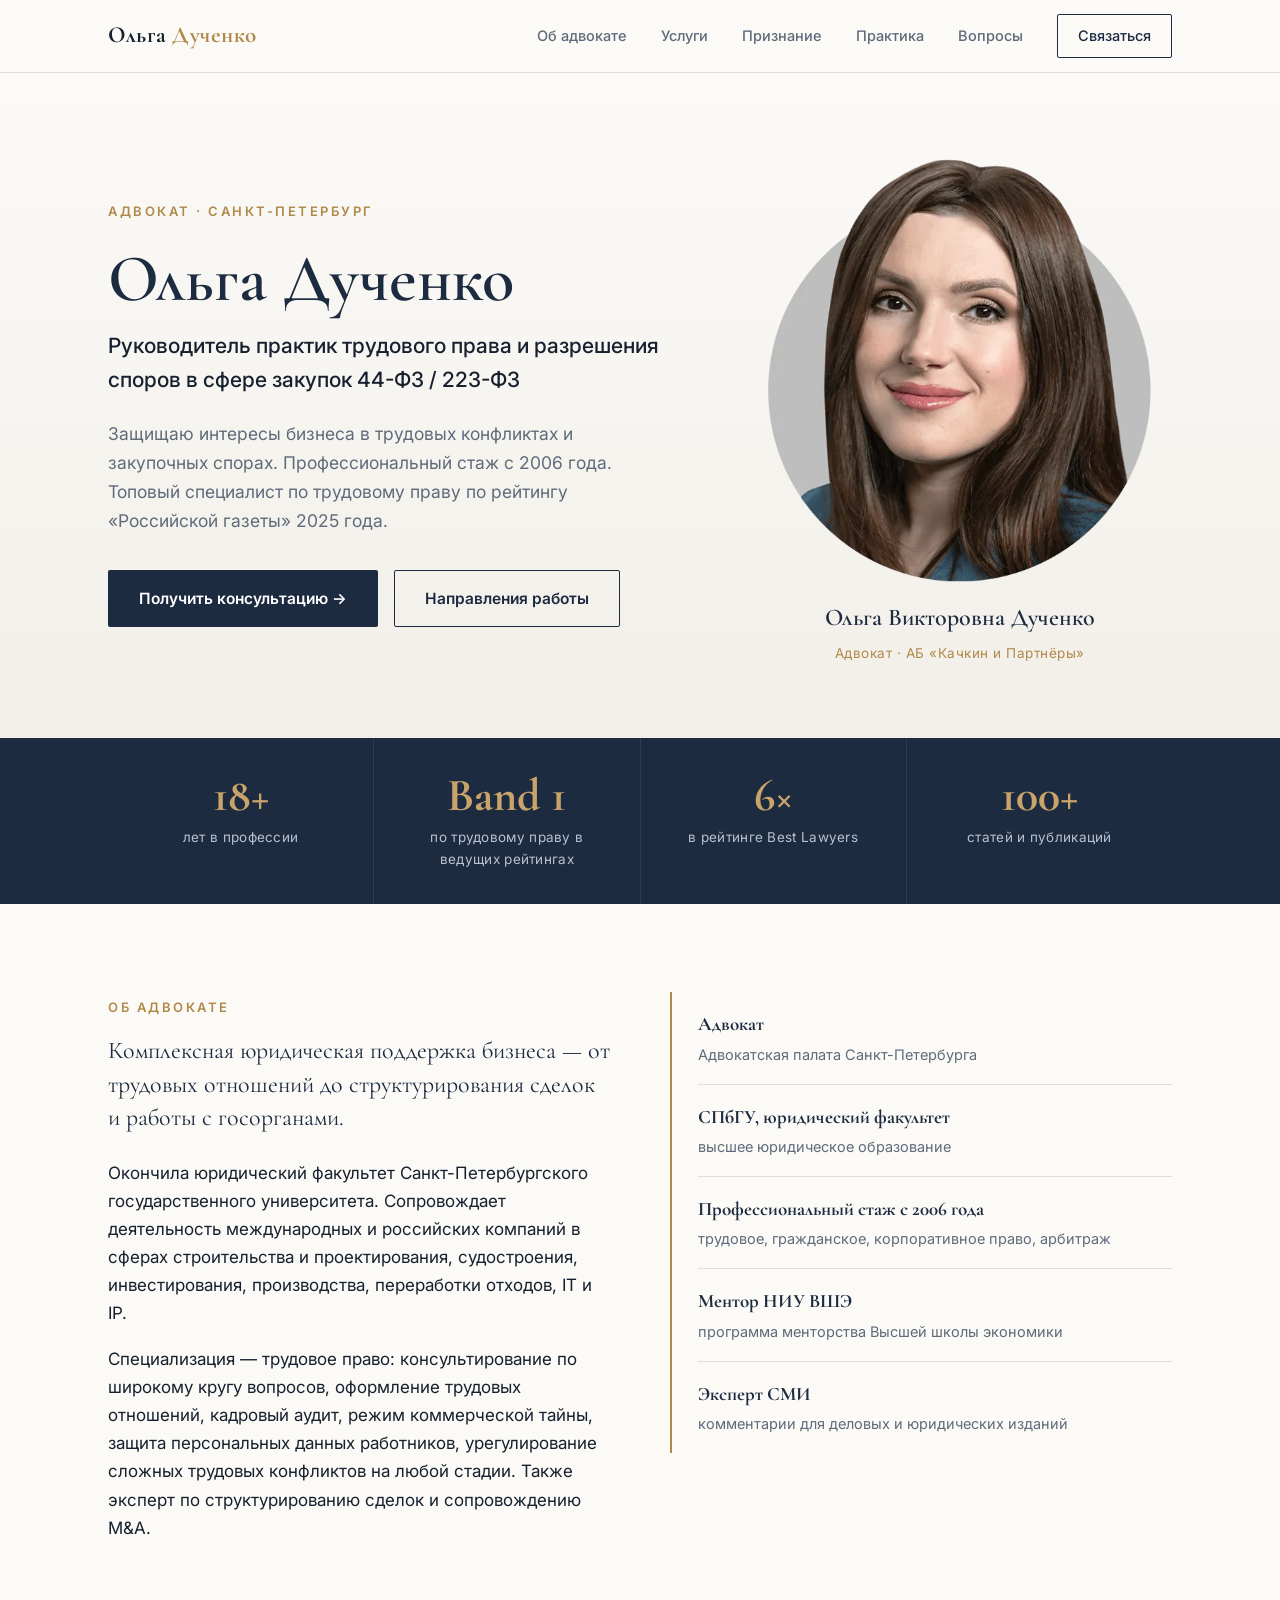
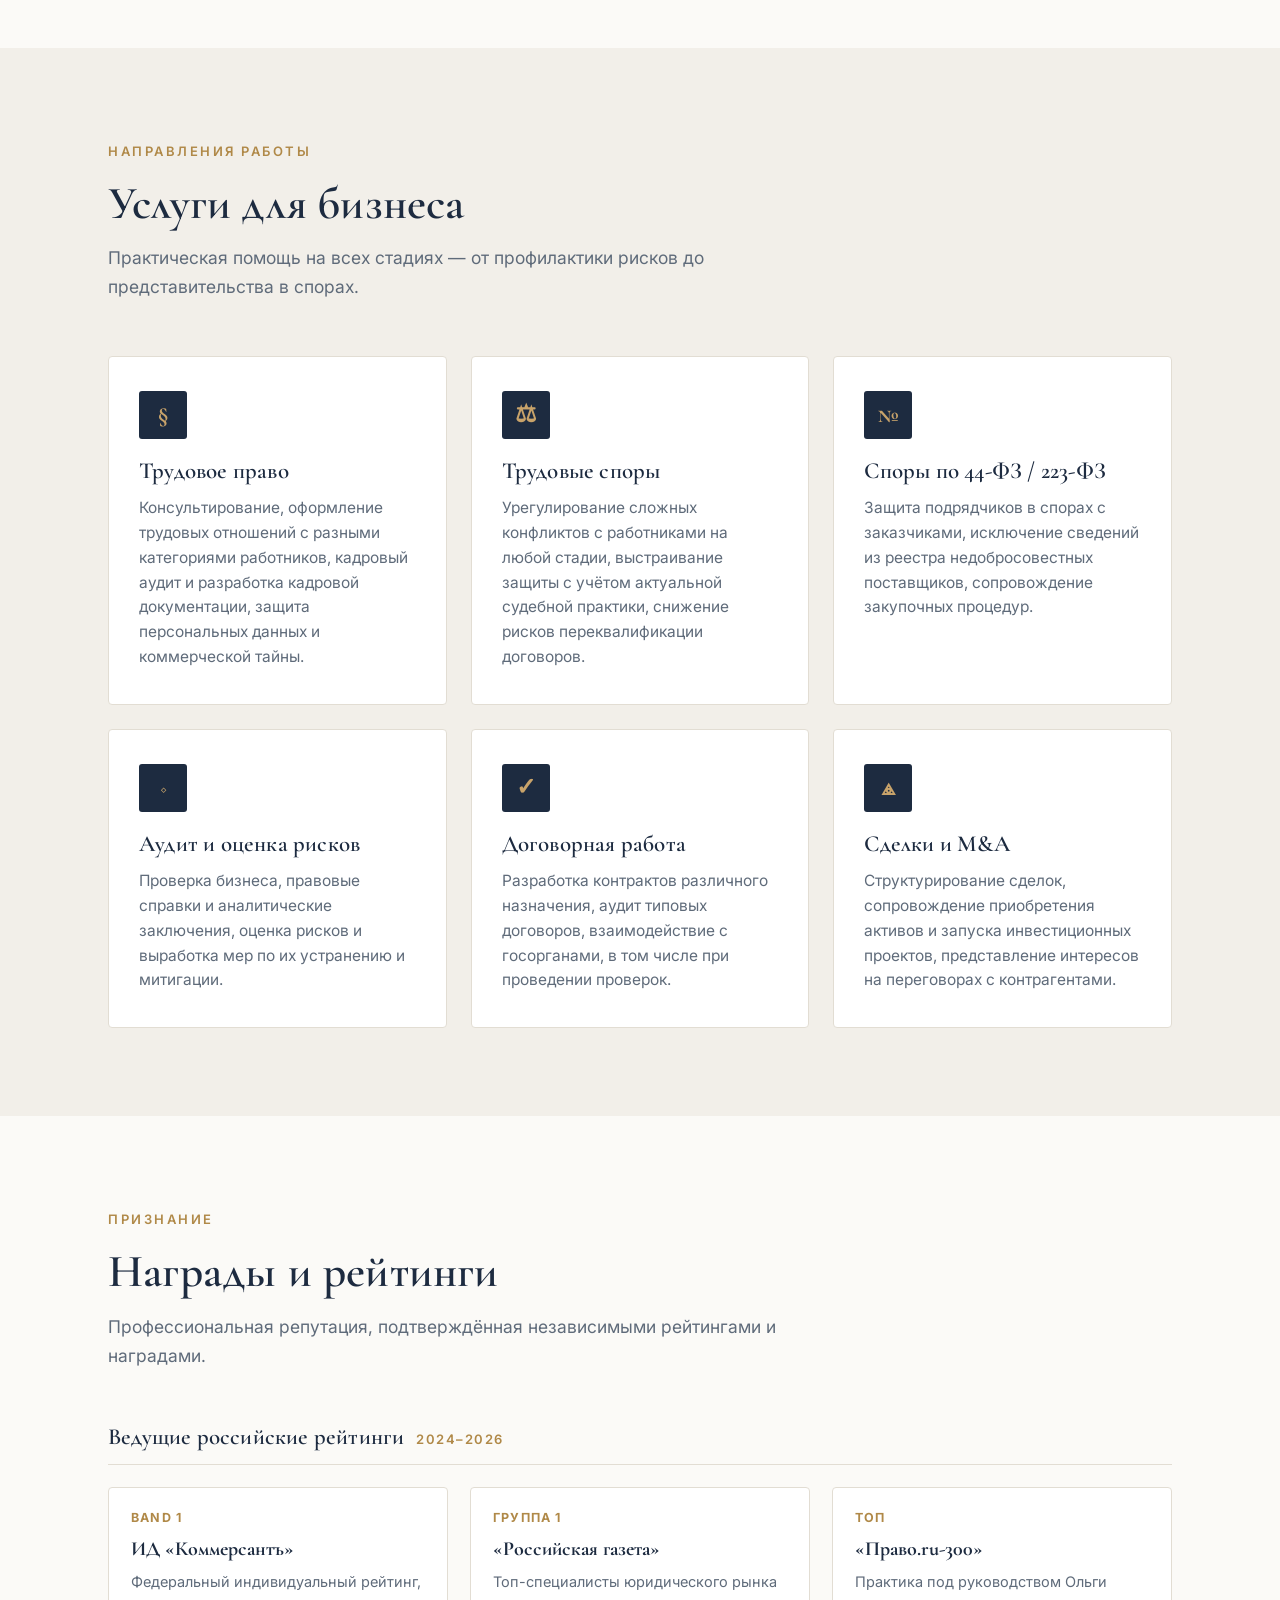
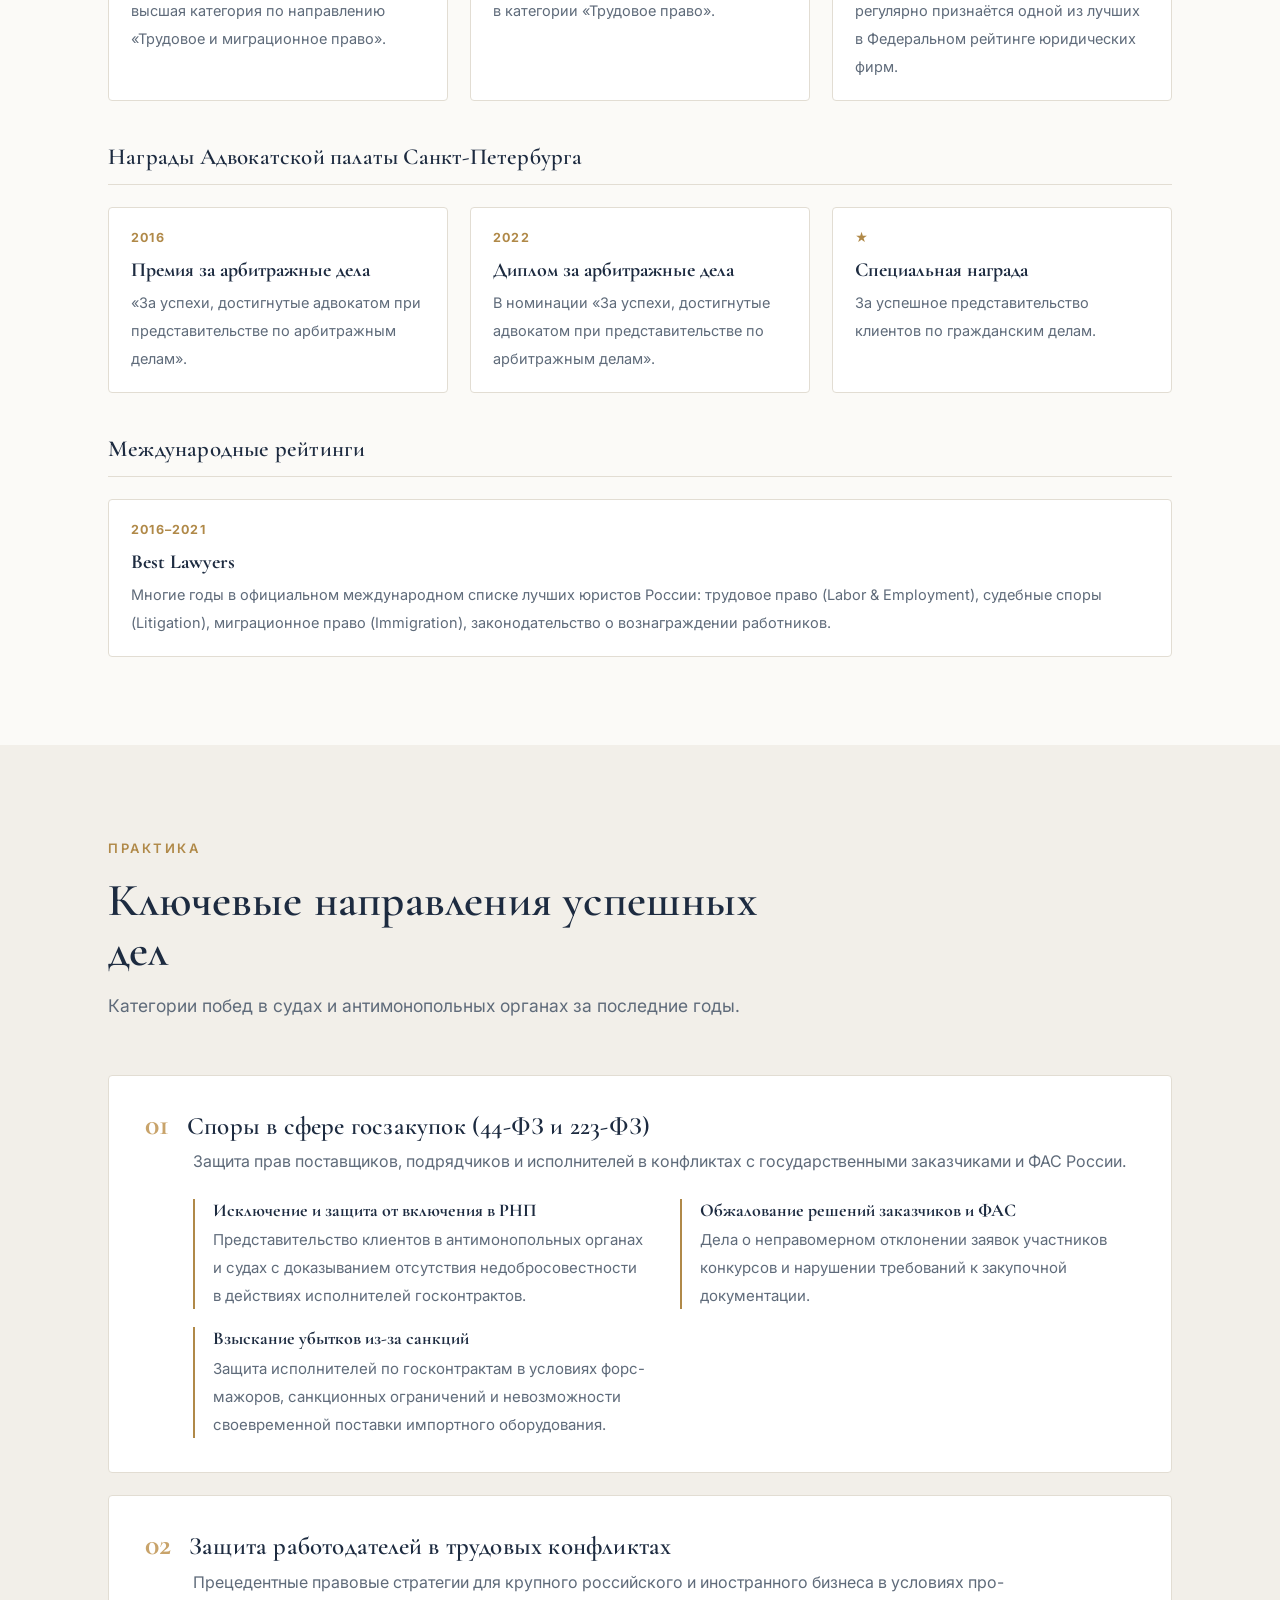
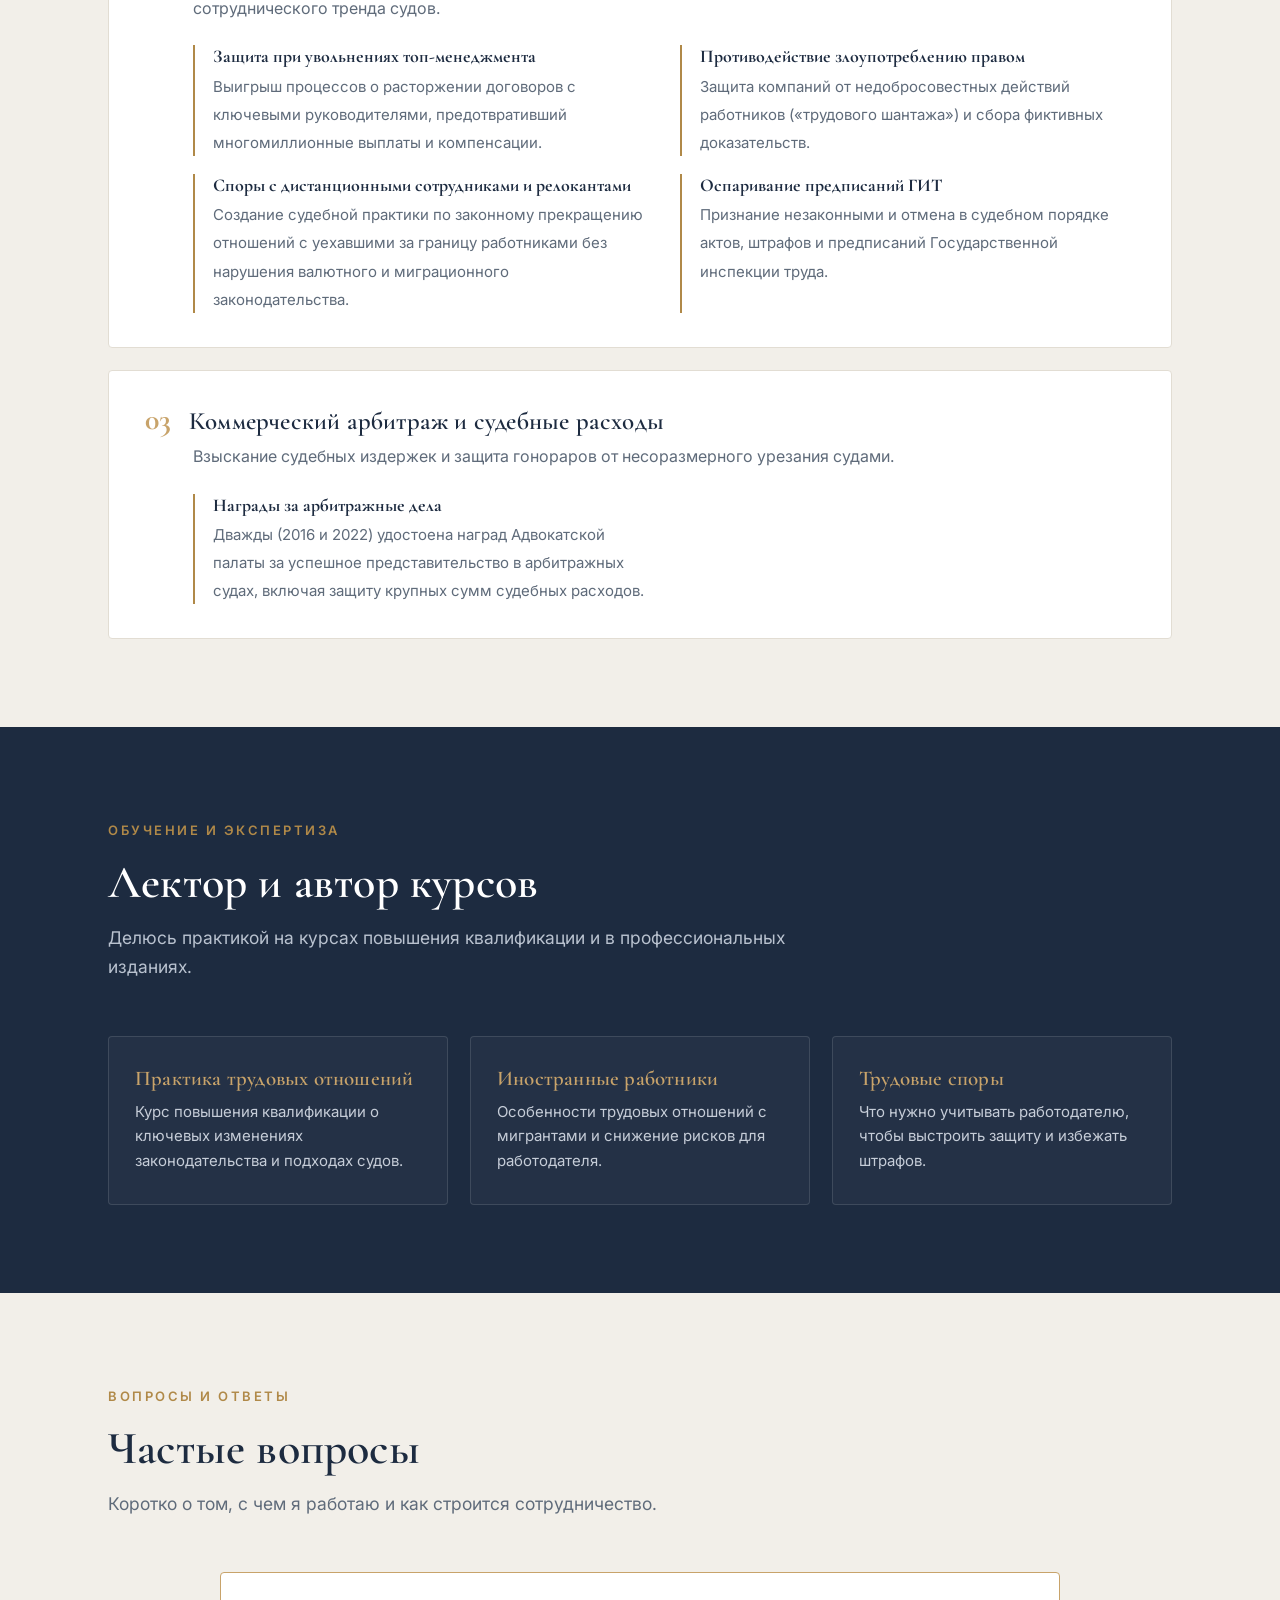
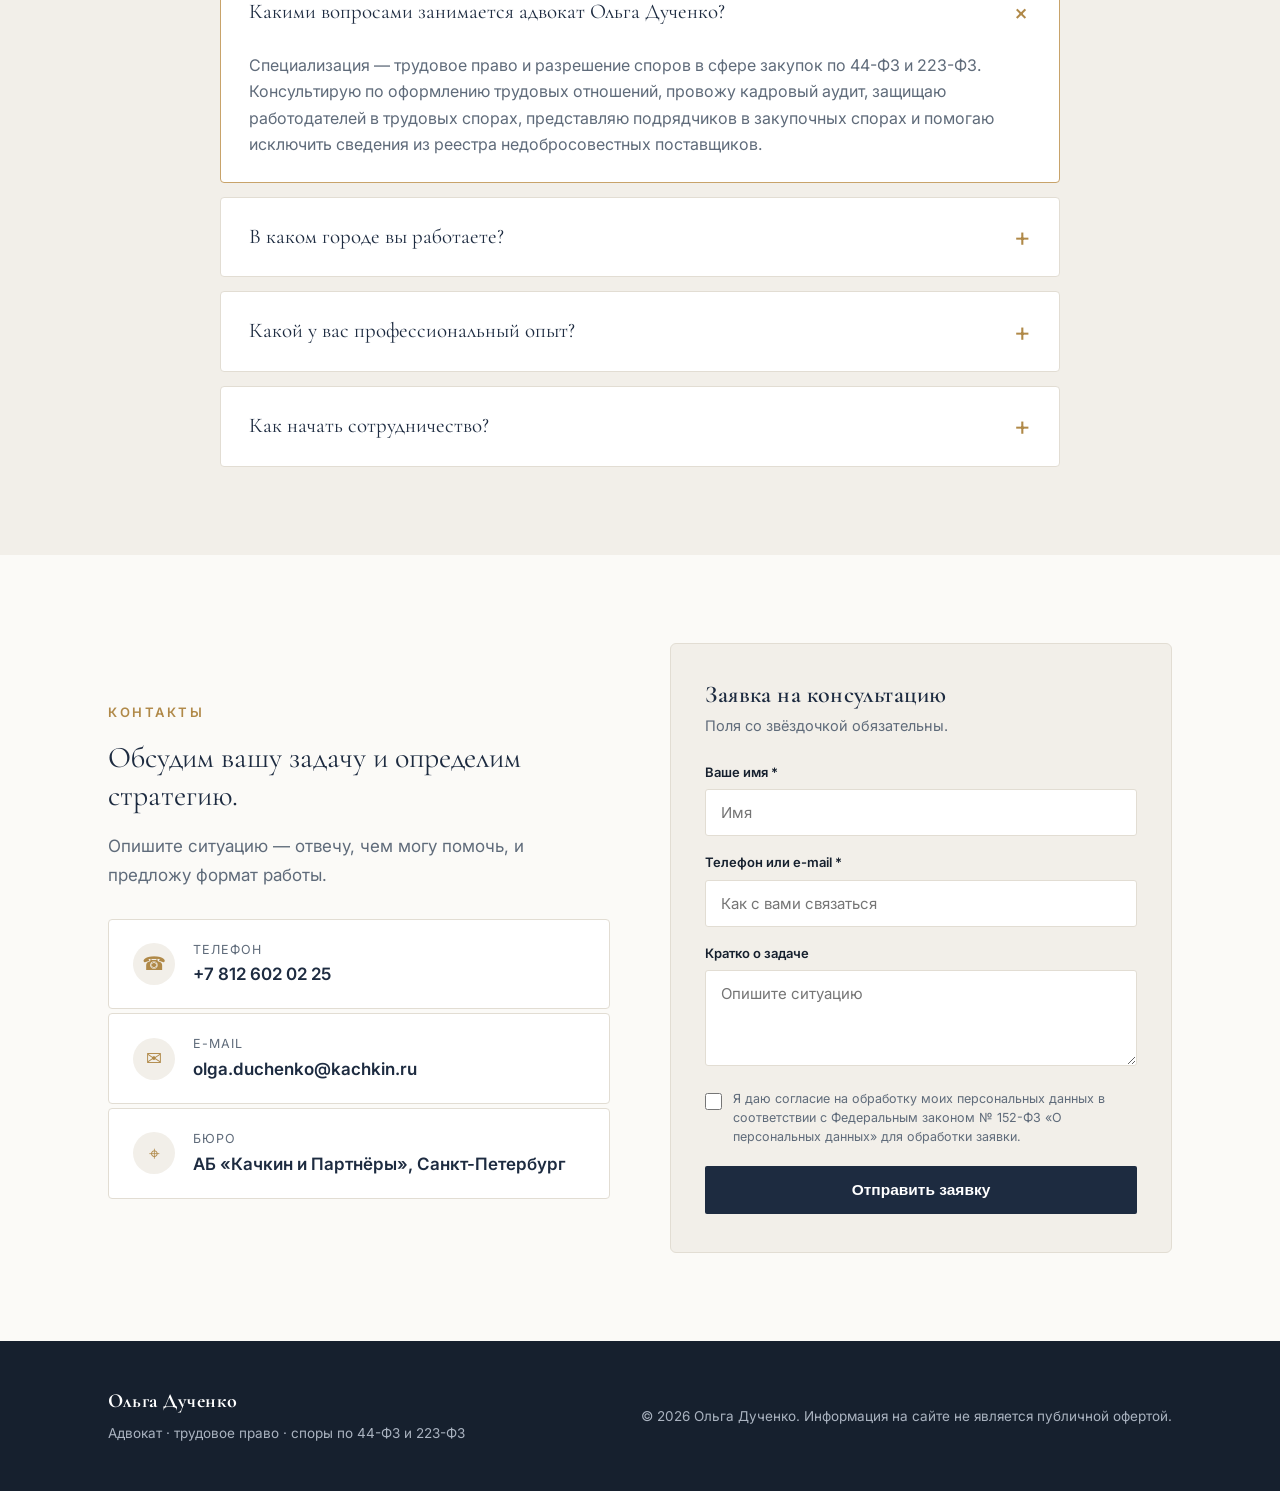
==== index.html @ 3ddedb21 "Обновить Yandex.Metrika с отложенной загрузкой до первого взаимодействия" ====
<!doctype html>
<html lang="ru">
<head>
<meta charset="utf-8">
<meta name="viewport" content="width=device-width, initial-scale=1">
<title>Адвокат Ольга Дученко — трудовое право и споры по 44-ФЗ / 223-ФЗ в Санкт-Петербурге</title>
<meta name="description" content="Ольга Дученко — адвокат в Санкт-Петербурге, руководитель практик трудового права и разрешения споров в сфере закупок (44-ФЗ, 223-ФЗ). Стаж с 2006 года. Топовый специалист по трудовому праву по рейтингу «Российской газеты» 2025.">
<meta name="keywords" content="адвокат трудовое право, адвокат Санкт-Петербург, трудовые споры, споры 44-ФЗ, споры 223-ФЗ, реестр недобросовестных поставщиков, кадровый аудит, Ольга Дученко, юрист по трудовому праву СПб">
<meta name="author" content="Ольга Дученко">
<meta name="robots" content="index, follow, max-image-preview:large">
<link rel="canonical" href="https://duchenko.ru/">

<meta name="yandex-verification" content="d1031714aebededa" />

<!-- Open Graph -->
<meta property="og:type" content="profile">
<meta property="og:locale" content="ru_RU">
<meta property="og:site_name" content="Адвокат Ольга Дученко">
<meta property="og:title" content="Адвокат Ольга Дученко — трудовое право и споры по 44-ФЗ / 223-ФЗ">
<meta property="og:description" content="Адвокат в Санкт-Петербурге. Трудовое право, трудовые споры, разрешение споров по 44-ФЗ и 223-ФЗ. Стаж с 2006 года.">
<meta property="og:url" content="https://duchenko.ru/">
<meta property="og:image" content="https://duchenko.ru/img/DuchenkoOlga_540px.png">
<meta property="profile:first_name" content="Ольга">
<meta property="profile:last_name" content="Дученко">

<!-- Twitter -->
<meta name="twitter:card" content="summary_large_image">
<meta name="twitter:title" content="Адвокат Ольга Дученко — трудовое право, споры 44-ФЗ / 223-ФЗ">
<meta name="twitter:description" content="Адвокат в Санкт-Петербурге. Трудовое право и закупочные споры. Стаж с 2006 года.">
<meta name="twitter:image" content="https://duchenko.ru/img/DuchenkoOlga_540px.png">

<meta name="theme-color" content="#1d2b40">
<link rel="preload" as="image" href="img/DuchenkoOlga_540px.webp" type="image/webp" fetchpriority="high">
<link rel="preconnect" href="https://fonts.googleapis.com">
<link rel="preconnect" href="https://fonts.gstatic.com" crossorigin>
<link rel="preload" as="style" href="https://fonts.googleapis.com/css2?family=Cormorant+Garamond:wght@500;600;700&family=Inter:wght@400;500;600&display=swap">
<link rel="stylesheet" href="https://fonts.googleapis.com/css2?family=Cormorant+Garamond:wght@500;600;700&family=Inter:wght@400;500;600&display=swap" media="print" onload="this.media='all'">
<noscript><link rel="stylesheet" href="https://fonts.googleapis.com/css2?family=Cormorant+Garamond:wght@500;600;700&family=Inter:wght@400;500;600&display=swap"></noscript>

<link rel="apple-touch-icon" sizes="180x180" href="/img/apple-touch-icon.png">
<link rel="icon" type="image/png" sizes="32x32" href="/img/favicon-32x32.png">
<link rel="icon" type="image/png" sizes="16x16" href="/img/favicon-16x16.png">
<link rel="manifest" href="/site.webmanifest">
<style>
  :root{
    --ink:#16202e;
    --navy:#1d2b40;
    --navy-2:#243650;
    --gold:#b08948;
    --gold-soft:#c8a36a;
    --paper:#fbfaf7;
    --paper-2:#f2efe9;
    --line:#e2ddd3;
    --muted:#5f6b7a;
    --white:#ffffff;
    --serif:"Cormorant Garamond",Georgia,serif;
    --sans:"Inter",system-ui,-apple-system,sans-serif;
  }
  *{box-sizing:border-box;margin:0;padding:0}
  html{scroll-behavior:smooth}
  body{
    font-family:var(--sans);
    color:var(--ink);
    background:var(--paper);
    line-height:1.65;
    font-size:17px;
    -webkit-font-smoothing:antialiased;
  }
  h1,h2,h3{font-family:var(--serif);font-weight:600;line-height:1.1;letter-spacing:.2px}
  a{color:inherit;text-decoration:none}
  .wrap{max-width:1120px;margin:0 auto;padding:0 28px}
  .eyebrow{
    font-family:var(--sans);font-size:13px;font-weight:600;letter-spacing:2.5px;
    text-transform:uppercase;color:var(--gold);
  }

  /* HEADER */
  header{
    position:sticky;top:0;z-index:50;
    background:rgba(251,250,247,.88);backdrop-filter:blur(10px);
    border-bottom:1px solid var(--line);
  }
  .nav{display:flex;align-items:center;justify-content:space-between;height:72px}
  .brand{font-family:var(--serif);font-size:23px;font-weight:700;letter-spacing:.5px}
  .brand span{color:var(--gold)}
  .nav-links{display:flex;gap:34px;align-items:center}
  .nav-links a{font-size:14.5px;font-weight:500;color:var(--muted);transition:color .2s}
  .nav-links a:hover{color:var(--ink)}
  .nav-cta{
    font-size:14px;font-weight:600;color:var(--navy)!important;
    border:1px solid var(--navy);padding:9px 20px;border-radius:2px;transition:.2s;
  }
  .nav-cta:hover{background:var(--navy);color:var(--white)!important}
  .burger{display:none;font-size:24px;cursor:pointer;background:none;border:0;color:var(--ink)}

  /* HERO */
  .hero{background:linear-gradient(180deg,var(--paper) 0%,var(--paper-2) 100%);padding:84px 0 72px}
  .hero-grid{display:grid;grid-template-columns:1.15fr .85fr;gap:64px;align-items:center}
  .hero h1{font-size:clamp(42px,5.2vw,68px);margin:18px 0 14px;color:var(--navy)}
  .hero .role{font-size:21px;color:var(--ink);font-weight:500;margin-bottom:22px}
  .hero p{font-size:17.5px;color:var(--muted);max-width:540px;margin-bottom:34px}
  .hero-actions{display:flex;gap:16px;flex-wrap:wrap}
  .btn{
    display:inline-flex;align-items:center;gap:9px;font-weight:600;font-size:15.5px;
    padding:15px 30px;border-radius:2px;transition:.22s;cursor:pointer;border:1px solid transparent;
  }
  .btn-primary{background:var(--navy);color:var(--white)}
  .btn-primary:hover{background:var(--navy-2);transform:translateY(-1px)}
  .btn-ghost{border-color:var(--navy);color:var(--navy)}
  .btn-ghost:hover{background:var(--navy);color:var(--white)}
  .portrait{position:relative;display:flex;flex-direction:column;align-items:center}
  .portrait picture{display:contents}
  .portrait .photo{
    width:100%;max-width:440px;height:auto;display:block;
    object-fit:contain;
  }
  .portrait .cap{text-align:center;margin-top:16px}
  .portrait .cap b{font-family:var(--serif);font-size:24px;font-weight:600;display:block;color:var(--navy)}
  .portrait .cap small{color:var(--gold);font-size:13.5px;letter-spacing:.5px}

  /* STRIP */
  .strip{background:var(--navy);color:var(--white)}
  .strip-grid{display:grid;grid-template-columns:repeat(4,1fr);gap:1px;background:rgba(255,255,255,.08)}
  .stat{background:var(--navy);padding:34px 26px;text-align:center}
  .stat .num{font-family:var(--serif);font-size:46px;font-weight:700;color:var(--gold-soft);line-height:1}
  .stat .lbl{font-size:13.5px;color:#b9c2cf;margin-top:8px;letter-spacing:.3px}

  /* SECTIONS */
  section{padding:88px 0}
  .sec-head{max-width:720px;margin-bottom:54px}
  .sec-head h2{font-size:clamp(32px,4vw,46px);color:var(--navy);margin:14px 0 16px}
  .sec-head p{color:var(--muted);font-size:17.5px}

  /* ABOUT */
  .about-grid{display:grid;grid-template-columns:1fr 1fr;gap:60px;align-items:start}
  .about p{color:var(--ink);margin-bottom:18px}
  .about .lead{font-family:var(--serif);font-size:24px;line-height:1.4;color:var(--navy);margin-bottom:24px}
  .creds{border-left:2px solid var(--gold);padding-left:26px}
  .cred{padding:16px 0;border-bottom:1px solid var(--line)}
  .cred:last-child{border-bottom:0}
  .cred b{display:block;font-family:var(--serif);font-size:19px;color:var(--navy)}
  .cred span{font-size:14.5px;color:var(--muted)}

  /* SERVICES */
  .services{background:var(--paper-2)}
  .cards{display:grid;grid-template-columns:repeat(3,1fr);gap:24px}
  .card{
    background:var(--white);border:1px solid var(--line);border-radius:4px;padding:34px 30px;
    transition:.25s;
  }
  .card:hover{transform:translateY(-4px);box-shadow:0 22px 50px -30px rgba(29,43,64,.4);border-color:var(--gold-soft)}
  .card .ic{
    width:48px;height:48px;border-radius:3px;background:var(--navy);color:var(--gold-soft);
    display:flex;align-items:center;justify-content:center;font-family:var(--serif);font-size:24px;font-weight:700;margin-bottom:20px;
  }
  .card h3{font-size:23px;color:var(--navy);margin-bottom:12px}
  .card p{font-size:15.5px;color:var(--muted);line-height:1.6}

  /* AWARDS */
  .award-group{margin-bottom:44px}
  .award-group:last-child{margin-bottom:0}
  .ag-title{
    font-size:23px;color:var(--navy);margin-bottom:22px;padding-bottom:14px;
    border-bottom:1px solid var(--line);display:flex;align-items:baseline;gap:12px;flex-wrap:wrap;
  }
  .ag-title em{font-family:var(--sans);font-style:normal;font-size:13px;font-weight:600;letter-spacing:1.5px;text-transform:uppercase;color:var(--gold)}
  .awards-grid{display:grid;grid-template-columns:repeat(3,1fr);gap:22px}
  .awards-grid-wide{grid-template-columns:1fr}
  .award{
    display:flex;flex-direction:column;padding:20px 22px;background:var(--white);
    border:1px solid var(--line);border-radius:4px;
  }
  .award .yr{
    font-family:var(--sans);font-size:12.5px;font-weight:700;letter-spacing:1.2px;
    text-transform:uppercase;color:var(--gold);margin-bottom:9px;
  }
  .award b{display:block;color:var(--navy);font-family:var(--serif);font-size:20px;margin-bottom:6px;line-height:1.2}
  .award span{font-size:14.5px;color:var(--muted);line-height:1.55}

  /* CASES */
  .case-block{
    background:var(--white);border:1px solid var(--line);border-radius:4px;
    padding:34px 36px;margin-bottom:22px;
  }
  .case-block:last-child{margin-bottom:0}
  .cb-head{display:flex;align-items:baseline;gap:18px;margin-bottom:8px}
  .cb-num{font-family:var(--serif);font-size:30px;font-weight:700;color:var(--gold-soft);line-height:1}
  .cb-head h3{font-size:25px;color:var(--navy)}
  .cb-intro{color:var(--muted);font-size:16px;margin:0 0 24px 48px}
  .case-list{display:grid;grid-template-columns:1fr 1fr;gap:18px 32px;margin-left:48px}
  .case-item{padding-left:18px;border-left:2px solid var(--gold)}
  .case-item b{display:block;font-family:var(--serif);font-size:18px;color:var(--navy);margin-bottom:4px;line-height:1.25}
  .case-item span{font-size:15px;color:var(--muted);line-height:1.55}

  /* EXPERTISE / TEACHING */
  .teach{background:var(--navy);color:var(--white)}
  .teach .sec-head h2{color:var(--white)}
  .teach .sec-head p{color:#b9c2cf}
  .courses{display:grid;grid-template-columns:repeat(3,1fr);gap:22px}
  .course{
    border:1px solid rgba(255,255,255,.12);border-radius:4px;padding:30px 26px;
    background:rgba(255,255,255,.03);transition:.25s;
  }
  .course:hover{background:rgba(255,255,255,.06);border-color:var(--gold-soft)}
  .course h3{font-size:21px;color:var(--gold-soft);margin-bottom:10px}
  .course p{font-size:15px;color:#c6cdd8}

  /* FAQ */
  .faq{max-width:840px;margin:0 auto;display:flex;flex-direction:column;gap:14px}
  .faq details{
    background:var(--white);border:1px solid var(--line);border-radius:4px;
    padding:0 28px;transition:border-color .2s;
  }
  .faq details[open]{border-color:var(--gold-soft)}
  .faq summary{
    list-style:none;cursor:pointer;padding:22px 0;font-family:var(--serif);
    font-size:21px;color:var(--navy);display:flex;justify-content:space-between;align-items:center;gap:18px;
  }
  .faq summary::-webkit-details-marker{display:none}
  .faq summary::after{content:"+";font-size:26px;color:var(--gold);font-family:var(--sans);line-height:1;transition:transform .2s}
  .faq details[open] summary::after{transform:rotate(45deg)}
  .faq details p{padding:0 0 24px;color:var(--muted);font-size:16px;line-height:1.65}

  /* CONTACT */
  .contact-grid{display:grid;grid-template-columns:1fr 1fr;gap:60px;align-items:center}
  .contact .lead{font-family:var(--serif);font-size:30px;color:var(--navy);line-height:1.25;margin-bottom:18px}
  .contact p{color:var(--muted);margin-bottom:30px}
  .ct-list{display:flex;flex-direction:column;gap:4px}
  .ct{
    display:flex;align-items:center;gap:18px;padding:20px 24px;background:var(--white);
    border:1px solid var(--line);border-radius:4px;transition:.2s;
  }
  .ct:hover{border-color:var(--gold-soft);transform:translateX(4px)}
  .ct .k{width:42px;height:42px;border-radius:50%;background:var(--paper-2);display:flex;align-items:center;justify-content:center;color:var(--gold);font-size:19px;flex-shrink:0}
  .ct small{display:block;font-size:12.5px;letter-spacing:1px;text-transform:uppercase;color:var(--muted)}
  .ct b{font-size:17px;color:var(--navy);font-weight:600}
  .form{background:var(--paper-2);border:1px solid var(--line);border-radius:6px;padding:38px 34px}
  .form h3{font-size:24px;color:var(--navy);margin-bottom:6px}
  .form>p{font-size:14.5px;color:var(--muted);margin-bottom:24px}
  .field{margin-bottom:16px}
  .field label{display:block;font-size:13px;font-weight:600;color:var(--ink);margin-bottom:6px}
  .field input,.field textarea{
    width:100%;padding:13px 15px;border:1px solid var(--line);border-radius:3px;
    font-family:var(--sans);font-size:15px;background:var(--white);color:var(--ink);
  }
  .field input:focus,.field textarea:focus{outline:none;border-color:var(--gold)}
  .field textarea{resize:vertical;min-height:96px}
  .form .btn-primary{width:100%;justify-content:center;border:0}
  .consent{display:flex;gap:11px;align-items:flex-start;margin-bottom:20px;cursor:pointer}
  .consent input{margin-top:3px;width:17px;height:17px;flex-shrink:0;accent-color:var(--navy);cursor:pointer}
  .consent span{font-size:12.5px;line-height:1.5;color:var(--muted)}

  /* FOOTER */
  footer{background:var(--ink);color:#aab3c0;padding:44px 0}
  .foot{display:flex;justify-content:space-between;align-items:center;flex-wrap:wrap;gap:18px}
  .foot .brand{color:var(--white);font-size:20px}
  .foot small{font-size:13.5px}
  .foot a{color:var(--gold-soft)}

  @media(max-width:900px){
    .hero-grid,.about-grid,.contact-grid{grid-template-columns:1fr;gap:44px}
    .cards,.courses{grid-template-columns:1fr 1fr}
    .strip-grid{grid-template-columns:1fr 1fr}
    .awards-grid{grid-template-columns:1fr}
    /* целостный профиль: фото сверху, контент по центру */
    .hero-grid{text-align:center;gap:30px}
    .hero-grid>div:first-child{order:2}
    .portrait{order:1;max-width:none}
    .hero p{margin-left:auto;margin-right:auto}
    .hero-actions{justify-content:center}
    .portrait .photo{max-width:240px;margin:0 auto}
    .portrait .cap{display:none}
    .nav-links{display:none}
    .nav-links.open{
      display:flex;flex-direction:column;position:absolute;top:72px;left:0;right:0;
      background:var(--paper);border-bottom:1px solid var(--line);padding:20px 28px;gap:18px;
    }
    .burger{display:block}
  }
  @media(max-width:560px){
    .cards,.courses,.strip-grid{grid-template-columns:1fr}
    section{padding:60px 0}
    .hero{padding:54px 0}
    .case-block{padding:26px 22px}
    .cb-intro,.case-list{margin-left:0}
    .hero-actions{flex-direction:column;gap:12px;width:100%;max-width:340px;margin:0 auto}
    .hero-actions .btn{width:100%;justify-content:center;padding:16px 24px}
  }
  @media(max-width:760px){
    .case-list{grid-template-columns:1fr}
  }
</style>

<script type="application/ld+json">
{
  "@context": "https://schema.org",
  "@graph": [
    {
      "@type": "WebSite",
      "@id": "https://duchenko.ru/#website",
      "url": "https://duchenko.ru/",
      "name": "Адвокат Ольга Дученко",
      "inLanguage": "ru-RU",
      "about": { "@id": "https://duchenko.ru/#attorney" },
      "publisher": { "@id": "https://duchenko.ru/#attorney" }
    },
    {
      "@type": "Attorney",
      "@id": "https://duchenko.ru/#attorney",
      "name": "Ольга Викторовна Дученко",
      "image": "https://duchenko.ru/img/DuchenkoOlga_540px.png",
      "url": "https://duchenko.ru/",
      "jobTitle": "Адвокат, руководитель практик трудового права и разрешения споров по 44-ФЗ / 223-ФЗ",
      "email": "olga.duchenko@kachkin.ru",
      "telephone": "+7-812-602-0225",
      "knowsLanguage": ["ru"],
      "sameAs": [
        "https://www.kachkin.ru/duchenko-olga/",
        "https://legalacademy.ru/speaker/5442530"
      ],
      "worksFor": {
        "@type": "Organization",
        "name": "Адвокатское бюро «Качкин и Партнёры»",
        "url": "https://www.kachkin.ru/"
      },
      "alumniOf": {
        "@type": "CollegeOrUniversity",
        "name": "Санкт-Петербургский государственный университет"
      },
      "areaServed": { "@type": "Country", "name": "Россия" },
      "address": {
        "@type": "PostalAddress",
        "addressLocality": "Санкт-Петербург",
        "addressCountry": "RU"
      },
      "knowsAbout": [
        "Трудовое право",
        "Трудовые споры",
        "Разрешение споров по 44-ФЗ",
        "Разрешение споров по 223-ФЗ",
        "Реестр недобросовестных поставщиков",
        "Кадровый аудит",
        "Структурирование сделок",
        "Корпоративное право"
      ],
      "award": [
        "ИД «Коммерсантъ» — Band 1 по трудовому и миграционному праву (Федеральный индивидуальный рейтинг)",
        "«Российская газета» — Группа 1 по трудовому праву",
        "«Право.ru-300» — практика в Федеральном рейтинге юридических фирм",
        "Best Lawyers 2016–2021: трудовое право, судебные споры, миграционное право, законодательство о вознаграждении работников",
        "Премия Адвокатской палаты Санкт-Петербурга за арбитражные дела (2016, 2022)",
        "Специальная награда Адвокатской палаты Санкт-Петербурга за гражданские дела"
      ]
    },
    {
      "@type": "LegalService",
      "@id": "https://duchenko.ru/#service",
      "name": "Адвокат Ольга Дученко — трудовое право и закупочные споры",
      "image": "https://duchenko.ru/img/DuchenkoOlga_540px.png",
      "url": "https://duchenko.ru/",
      "telephone": "+7-812-602-0225",
      "email": "olga.duchenko@kachkin.ru",
      "priceRange": "от 19 000 ₽/час",
      "offers": {
        "@type": "Offer",
        "name": "Консультация адвоката",
        "priceCurrency": "RUB",
        "price": "19000",
        "unitText": "час",
        "url": "https://duchenko.ru/#contact"
      },
      "provider": { "@id": "https://duchenko.ru/#attorney" },
      "areaServed": { "@type": "Country", "name": "Россия" },
      "address": {
        "@type": "PostalAddress",
        "addressLocality": "Санкт-Петербург",
        "addressCountry": "RU"
      },
      "hasOfferCatalog": {
        "@type": "OfferCatalog",
        "name": "Юридические услуги",
        "itemListElement": [
          { "@type": "Offer", "itemOffered": { "@type": "Service", "name": "Трудовое право: консультирование и оформление отношений" } },
          { "@type": "Offer", "itemOffered": { "@type": "Service", "name": "Трудовые споры" } },
          { "@type": "Offer", "itemOffered": { "@type": "Service", "name": "Споры по 44-ФЗ и 223-ФЗ" } },
          { "@type": "Offer", "itemOffered": { "@type": "Service", "name": "Кадровый аудит и оценка рисков" } },
          { "@type": "Offer", "itemOffered": { "@type": "Service", "name": "Договорная работа" } },
          { "@type": "Offer", "itemOffered": { "@type": "Service", "name": "Сопровождение сделок и M&A" } }
        ]
      }
    },
    {
      "@type": "FAQPage",
      "@id": "https://duchenko.ru/#faq",
      "mainEntity": [
        {
          "@type": "Question",
          "name": "Какими вопросами занимается адвокат Ольга Дученко?",
          "acceptedAnswer": { "@type": "Answer", "text": "Ольга Дученко специализируется на трудовом праве и разрешении споров в сфере закупок по 44-ФЗ и 223-ФЗ. Она консультирует по оформлению трудовых отношений, проводит кадровый аудит, защищает интересы работодателей в трудовых спорах, а также представляет подрядчиков в закупочных спорах и помогает исключить сведения из реестра недобросовестных поставщиков." }
        },
        {
          "@type": "Question",
          "name": "В каком городе работает адвокат Ольга Дученко?",
          "acceptedAnswer": { "@type": "Answer", "text": "Ольга Дученко работает в Санкт-Петербурге в адвокатском бюро «Качкин и Партнёры» и сопровождает российские и международные компании по всей России." }
        },
        {
          "@type": "Question",
          "name": "Какой профессиональный опыт у Ольги Дученко?",
          "acceptedAnswer": { "@type": "Answer", "text": "Профессиональный стаж с 2006 года. Окончила юридический факультет СПбГУ. В 2025 году признана топовым специалистом (группа 1) по трудовому праву в рейтинге «Российской газеты», в 2016–2021 годах входила в рейтинг Best Lawyers." }
        },
        {
          "@type": "Question",
          "name": "Как связаться с адвокатом Ольгой Дученко?",
          "acceptedAnswer": { "@type": "Answer", "text": "Позвонить по телефону +7 812 602 02 25, написать на e-mail olga.duchenko@kachkin.ru или оставить заявку на консультацию через форму на сайте." }
        }
      ]
    }
  ]
}
</script>
</head>
<body>

<header>
  <div class="wrap nav">
    <a href="#top" class="brand">Ольга <span>Дученко</span></a>
    <nav class="nav-links" id="menu">
      <a href="#about">Об адвокате</a>
      <a href="#services">Услуги</a>
      <a href="#awards">Признание</a>
      <a href="#cases">Практика</a>
      <a href="#faq">Вопросы</a>
      <a href="#contact" class="nav-cta">Связаться</a>
    </nav>
    <button class="burger" id="burger" aria-label="Меню">☰</button>
  </div>
</header>

<main id="top">

  <!-- HERO -->
  <section class="hero">
    <div class="wrap hero-grid">
      <div>
        <span class="eyebrow">Адвокат · Санкт-Петербург</span>
        <h1>Ольга Дученко</h1>
        <div class="role">Руководитель практик трудового права и разрешения споров в сфере закупок 44-ФЗ / 223-ФЗ</div>
        <p>Защищаю интересы бизнеса в трудовых конфликтах и закупочных спорах. Профессиональный стаж с 2006 года. Топовый специалист по трудовому праву по рейтингу «Российской газеты» 2025 года.</p>
        <div class="hero-actions">
          <a href="#contact" class="btn btn-primary">Получить консультацию →</a>
          <a href="#services" class="btn btn-ghost">Направления работы</a>
        </div>
      </div>
      <div class="portrait">
        <picture>
          <source srcset="img/DuchenkoOlga_540px.webp" type="image/webp">
          <img src="img/DuchenkoOlga_540px.png" alt="Ольга Викторовна Дученко — адвокат" class="photo" width="600" height="600" fetchpriority="high" decoding="async">
        </picture>
        <div class="cap">
          <b>Ольга Викторовна Дученко</b>
          <small>Адвокат · АБ «Качкин и Партнёры»</small>
        </div>
      </div>
    </div>
  </section>

  <!-- STRIP -->
  <div class="strip">
    <div class="wrap"><div class="strip-grid">
      <div class="stat"><div class="num">18+</div><div class="lbl">лет в профессии</div></div>
      <div class="stat"><div class="num">Band 1</div><div class="lbl">по трудовому праву в ведущих рейтингах</div></div>
      <div class="stat"><div class="num">6×</div><div class="lbl">в рейтинге Best Lawyers</div></div>
      <div class="stat"><div class="num">100+</div><div class="lbl">статей и публикаций</div></div>
    </div></div>
  </div>

  <!-- ABOUT -->
  <section id="about" class="about">
    <div class="wrap">
      <div class="about-grid">
        <div>
          <span class="eyebrow">Об адвокате</span>
          <p class="lead" style="margin-top:14px">Комплексная юридическая поддержка бизнеса — от трудовых отношений до структурирования сделок и работы с госорганами.</p>
          <p>Окончила юридический факультет Санкт-Петербургского государственного университета. Сопровождает деятельность международных и российских компаний в сферах строительства и проектирования, судостроения, инвестирования, производства, переработки отходов, IT и IP.</p>
          <p>Специализация — трудовое право: консультирование по широкому кругу вопросов, оформление трудовых отношений, кадровый аудит, режим коммерческой тайны, защита персональных данных работников, урегулирование сложных трудовых конфликтов на любой стадии. Также эксперт по структурированию сделок и сопровождению M&A.</p>
        </div>
        <div class="creds">
          <div class="cred"><b>Адвокат</b><span>Адвокатская палата Санкт-Петербурга</span></div>
          <div class="cred"><b>СПбГУ, юридический факультет</b><span>высшее юридическое образование</span></div>
          <div class="cred"><b>Профессиональный стаж с 2006 года</b><span>трудовое, гражданское, корпоративное право, арбитраж</span></div>
          <div class="cred"><b>Ментор НИУ ВШЭ</b><span>программа менторства Высшей школы экономики</span></div>
          <div class="cred"><b>Эксперт СМИ</b><span>комментарии для деловых и юридических изданий</span></div>
        </div>
      </div>
    </div>
  </section>

  <!-- SERVICES -->
  <section id="services" class="services">
    <div class="wrap">
      <div class="sec-head">
        <span class="eyebrow">Направления работы</span>
        <h2>Услуги для бизнеса</h2>
        <p>Практическая помощь на всех стадиях — от профилактики рисков до представительства в спорах.</p>
      </div>
      <div class="cards">
        <div class="card">
          <div class="ic">§</div>
          <h3>Трудовое право</h3>
          <p>Консультирование, оформление трудовых отношений с разными категориями работников, кадровый аудит и разработка кадровой документации, защита персональных данных и коммерческой тайны.</p>
        </div>
        <div class="card">
          <div class="ic">⚖</div>
          <h3>Трудовые споры</h3>
          <p>Урегулирование сложных конфликтов с работниками на любой стадии, выстраивание защиты с учётом актуальной судебной практики, снижение рисков переквалификации договоров.</p>
        </div>
        <div class="card">
          <div class="ic">№</div>
          <h3>Споры по 44-ФЗ / 223-ФЗ</h3>
          <p>Защита подрядчиков в спорах с заказчиками, исключение сведений из реестра недобросовестных поставщиков, сопровождение закупочных процедур.</p>
        </div>
        <div class="card">
          <div class="ic">◇</div>
          <h3>Аудит и оценка рисков</h3>
          <p>Проверка бизнеса, правовые справки и аналитические заключения, оценка рисков и выработка мер по их устранению и митигации.</p>
        </div>
        <div class="card">
          <div class="ic">✓</div>
          <h3>Договорная работа</h3>
          <p>Разработка контрактов различного назначения, аудит типовых договоров, взаимодействие с госорганами, в том числе при проведении проверок.</p>
        </div>
        <div class="card">
          <div class="ic">⟁</div>
          <h3>Сделки и M&A</h3>
          <p>Структурирование сделок, сопровождение приобретения активов и запуска инвестиционных проектов, представление интересов на переговорах с контрагентами.</p>
        </div>
      </div>
    </div>
  </section>

  <!-- AWARDS -->
  <section id="awards">
    <div class="wrap">
      <div class="sec-head">
        <span class="eyebrow">Признание</span>
        <h2>Награды и рейтинги</h2>
        <p>Профессиональная репутация, подтверждённая независимыми рейтингами и наградами.</p>
      </div>
      <div class="award-group">
        <h3 class="ag-title">Ведущие российские рейтинги <em>2024–2026</em></h3>
        <div class="awards-grid">
          <div class="award">
            <div class="yr">Band 1</div>
            <div><b>ИД «Коммерсантъ»</b><span>Федеральный индивидуальный рейтинг, высшая категория по направлению «Трудовое и миграционное право».</span></div>
          </div>
          <div class="award">
            <div class="yr">Группа 1</div>
            <div><b>«Российская газета»</b><span>Топ-специалисты юридического рынка в категории «Трудовое право».</span></div>
          </div>
          <div class="award">
            <div class="yr">Топ</div>
            <div><b>«Право.ru-300»</b><span>Практика под руководством Ольги регулярно признаётся одной из лучших в Федеральном рейтинге юридических фирм.</span></div>
          </div>
        </div>
      </div>

      <div class="award-group">
        <h3 class="ag-title">Награды Адвокатской палаты Санкт-Петербурга</h3>
        <div class="awards-grid">
          <div class="award">
            <div class="yr">2016</div>
            <div><b>Премия за арбитражные дела</b><span>«За успехи, достигнутые адвокатом при представительстве по арбитражным делам».</span></div>
          </div>
          <div class="award">
            <div class="yr">2022</div>
            <div><b>Диплом за арбитражные дела</b><span>В номинации «За успехи, достигнутые адвокатом при представительстве по арбитражным делам».</span></div>
          </div>
          <div class="award">
            <div class="yr">★</div>
            <div><b>Специальная награда</b><span>За успешное представительство клиентов по гражданским делам.</span></div>
          </div>
        </div>
      </div>

      <div class="award-group">
        <h3 class="ag-title">Международные рейтинги</h3>
        <div class="awards-grid awards-grid-wide">
          <div class="award">
            <div class="yr">2016–2021</div>
            <div><b>Best Lawyers</b><span>Многие годы в официальном международном списке лучших юристов России: трудовое право (Labor &amp; Employment), судебные споры (Litigation), миграционное право (Immigration), законодательство о вознаграждении работников.</span></div>
          </div>
        </div>
      </div>
    </div>
  </section>

  <!-- CASES -->
  <section id="cases" class="services">
    <div class="wrap">
      <div class="sec-head">
        <span class="eyebrow">Практика</span>
        <h2>Ключевые направления успешных дел</h2>
        <p>Категории побед в судах и антимонопольных органах за последние годы.</p>
      </div>

      <div class="case-block">
        <div class="cb-head">
          <span class="cb-num">01</span>
          <h3>Споры в сфере госзакупок (44-ФЗ и 223-ФЗ)</h3>
        </div>
        <p class="cb-intro">Защита прав поставщиков, подрядчиков и исполнителей в конфликтах с государственными заказчиками и ФАС России.</p>
        <div class="case-list">
          <div class="case-item"><b>Исключение и защита от включения в РНП</b><span>Представительство клиентов в антимонопольных органах и судах с доказыванием отсутствия недобросовестности в действиях исполнителей госконтрактов.</span></div>
          <div class="case-item"><b>Обжалование решений заказчиков и ФАС</b><span>Дела о неправомерном отклонении заявок участников конкурсов и нарушении требований к закупочной документации.</span></div>
          <div class="case-item"><b>Взыскание убытков из-за санкций</b><span>Защита исполнителей по госконтрактам в условиях форс-мажоров, санкционных ограничений и невозможности своевременной поставки импортного оборудования.</span></div>
        </div>
      </div>

      <div class="case-block">
        <div class="cb-head">
          <span class="cb-num">02</span>
          <h3>Защита работодателей в трудовых конфликтах</h3>
        </div>
        <p class="cb-intro">Прецедентные правовые стратегии для крупного российского и иностранного бизнеса в условиях про-сотруднического тренда судов.</p>
        <div class="case-list">
          <div class="case-item"><b>Защита при увольнениях топ-менеджмента</b><span>Выигрыш процессов о расторжении договоров с ключевыми руководителями, предотвративший многомиллионные выплаты и компенсации.</span></div>
          <div class="case-item"><b>Противодействие злоупотреблению правом</b><span>Защита компаний от недобросовестных действий работников («трудового шантажа») и сбора фиктивных доказательств.</span></div>
          <div class="case-item"><b>Споры с дистанционными сотрудниками и релокантами</b><span>Создание судебной практики по законному прекращению отношений с уехавшими за границу работниками без нарушения валютного и миграционного законодательства.</span></div>
          <div class="case-item"><b>Оспаривание предписаний ГИТ</b><span>Признание незаконными и отмена в судебном порядке актов, штрафов и предписаний Государственной инспекции труда.</span></div>
        </div>
      </div>

      <div class="case-block">
        <div class="cb-head">
          <span class="cb-num">03</span>
          <h3>Коммерческий арбитраж и судебные расходы</h3>
        </div>
        <p class="cb-intro">Взыскание судебных издержек и защита гонораров от несоразмерного урезания судами.</p>
        <div class="case-list">
          <div class="case-item"><b>Награды за арбитражные дела</b><span>Дважды (2016 и 2022) удостоена наград Адвокатской палаты за успешное представительство в арбитражных судах, включая защиту крупных сумм судебных расходов.</span></div>
        </div>
      </div>
    </div>
  </section>

  <!-- TEACHING -->
  <section id="teach" class="teach">
    <div class="wrap">
      <div class="sec-head">
        <span class="eyebrow">Обучение и экспертиза</span>
        <h2>Лектор и автор курсов</h2>
        <p>Делюсь практикой на курсах повышения квалификации и в профессиональных изданиях.</p>
      </div>
      <div class="courses">
        <div class="course"><h3>Практика трудовых отношений</h3><p>Курс повышения квалификации о ключевых изменениях законодательства и подходах судов.</p></div>
        <div class="course"><h3>Иностранные работники</h3><p>Особенности трудовых отношений с мигрантами и снижение рисков для работодателя.</p></div>
        <div class="course"><h3>Трудовые споры</h3><p>Что нужно учитывать работодателю, чтобы выстроить защиту и избежать штрафов.</p></div>
      </div>
    </div>
  </section>

  <!-- FAQ -->
  <section id="faq" class="services">
    <div class="wrap">
      <div class="sec-head">
        <span class="eyebrow">Вопросы и ответы</span>
        <h2>Частые вопросы</h2>
        <p>Коротко о том, с чем я работаю и как строится сотрудничество.</p>
      </div>
      <div class="faq">
        <details open>
          <summary>Какими вопросами занимается адвокат Ольга Дученко?</summary>
          <p>Специализация — трудовое право и разрешение споров в сфере закупок по 44-ФЗ и 223-ФЗ. Консультирую по оформлению трудовых отношений, провожу кадровый аудит, защищаю работодателей в трудовых спорах, представляю подрядчиков в закупочных спорах и помогаю исключить сведения из реестра недобросовестных поставщиков.</p>
        </details>
        <details>
          <summary>В каком городе вы работаете?</summary>
          <p>Работаю в Санкт-Петербурге в адвокатском бюро «Качкин и Партнёры». Сопровождаю российские и международные компании по всей России.</p>
        </details>
        <details>
          <summary>Какой у вас профессиональный опыт?</summary>
          <p>Профессиональный стаж с 2006 года, окончила юридический факультет СПбГУ. В 2025 году признана топовым специалистом (группа 1) по трудовому праву в рейтинге «Российской газеты», в 2016–2021 годах входила в рейтинг Best Lawyers.</p>
        </details>
        <details>
          <summary>Как начать сотрудничество?</summary>
          <p>Позвоните по телефону +7 812 602 02 25, напишите на olga.duchenko@kachkin.ru или оставьте заявку через форму ниже. Обсудим задачу и предложу формат работы. Стоимость консультации — 19 000 ₽ в час.</p>
        </details>
      </div>
    </div>
  </section>

  <!-- CONTACT -->
  <section id="contact">
    <div class="wrap">
      <div class="contact-grid">
        <div class="contact">
          <span class="eyebrow">Контакты</span>
          <p class="lead" style="margin-top:14px">Обсудим вашу задачу и определим стратегию.</p>
          <p>Опишите ситуацию — отвечу, чем могу помочь, и предложу формат работы.</p>
          <div class="ct-list">
            <a class="ct" href="tel:+78126020225">
              <span class="k">☎</span>
              <span><small>Телефон</small><b>+7 812 602 02 25</b></span>
            </a>
            <a class="ct" href="mailto:olga.duchenko@kachkin.ru">
              <span class="k">✉</span>
              <span><small>E-mail</small><b>olga.duchenko@kachkin.ru</b></span>
            </a>
            <div class="ct">
              <span class="k">⌖</span>
              <span><small>Бюро</small><b>АБ «Качкин и Партнёры», Санкт-Петербург</b></span>
            </div>
          </div>
        </div>
        <form class="form" onsubmit="return sendForm(event)">
          <h3>Заявка на консультацию</h3>
          <p>Поля со звёздочкой обязательны.</p>
          <div class="field"><label>Ваше имя *</label><input required name="name" placeholder="Имя"></div>
          <div class="field"><label>Телефон или e-mail *</label><input required name="contact" placeholder="Как с вами связаться"></div>
          <div class="field"><label>Кратко о задаче</label><textarea name="msg" placeholder="Опишите ситуацию"></textarea></div>
          <label class="consent">
            <input type="checkbox" name="consent" required>
            <span>Я даю согласие на обработку моих персональных данных в соответствии с Федеральным законом № 152-ФЗ «О персональных данных» для обработки заявки.</span>
          </label>
          <button class="btn btn-primary" type="submit">Отправить заявку</button>
        </form>
      </div>
    </div>
  </section>

</main>

<footer>
  <div class="wrap foot">
    <div>
      <div class="brand">Ольга Дученко</div>
      <small>Адвокат · трудовое право · споры по 44-ФЗ и 223-ФЗ</small>
    </div>
    <small>© 2026 Ольга Дученко. Информация на сайте не является публичной офертой.</small>
  </div>
</footer>

<script>
  // мобильное меню
  var b=document.getElementById('burger'),m=document.getElementById('menu');
  b.addEventListener('click',function(){m.classList.toggle('open')});
  m.addEventListener('click',function(e){if(e.target.tagName==='A')m.classList.remove('open')});
  // форма
  function sendForm(e){
    e.preventDefault();
    var f=e.target,n=f.name.value.trim();
    var subj=encodeURIComponent('Заявка на консультацию: '+n);
    var body=encodeURIComponent('Имя: '+n+'\nКонтакт: '+f.contact.value+'\nЗадача: '+f.msg.value);
    if(typeof ym==='function') ym(110036950,'reachGoal','form_submit');
    window.location.href='mailto:olga.duchenko@kachkin.ru?subject='+subj+'&body='+body;
    return false;
  }
</script>
<!-- Yandex.Metrika counter (отложенная загрузка до первого взаимодействия) -->
<script type="text/javascript">
    // ym-заглушка определена сразу: вызовы (reachGoal) ставятся в очередь до загрузки скрипта
    window.ym = window.ym || function(){(window.ym.a=window.ym.a||[]).push(arguments)};
    window.ym.l = 1*new Date();

    (function(){
      var loaded=false;
      function loadMetrika(){
        if(loaded) return; loaded=true;
        var r='https://mc.yandex.ru/metrika/tag.js?id=110036950';
        var k=document.createElement('script'),a=document.getElementsByTagName('script')[0];
        k.async=1; k.src=r; a.parentNode.insertBefore(k,a);
        ym(110036950,'init',{ssr:true,webvisor:true,clickmap:true,ecommerce:"dataLayer",referrer:document.referrer,url:location.href,accurateTrackBounce:true,trackLinks:true});
      }
      var ev=['scroll','touchstart','click','keydown'];
      function onFirst(){ ev.forEach(function(e){window.removeEventListener(e,onFirst);}); loadMetrika(); }
      ev.forEach(function(e){ window.addEventListener(e,onFirst,{once:true,passive:true}); });
      // фолбэк: загрузить в простое, если взаимодействия не было
      if('requestIdleCallback' in window){ requestIdleCallback(loadMetrika,{timeout:5000}); }
      else { setTimeout(loadMetrika,5000); }
    })();
</script>
<noscript><div><img src="https://mc.yandex.ru/watch/110036950" style="position:absolute; left:-9999px;" alt="" /></div></noscript>
<!-- /Yandex.Metrika counter -->
</body>
</html>
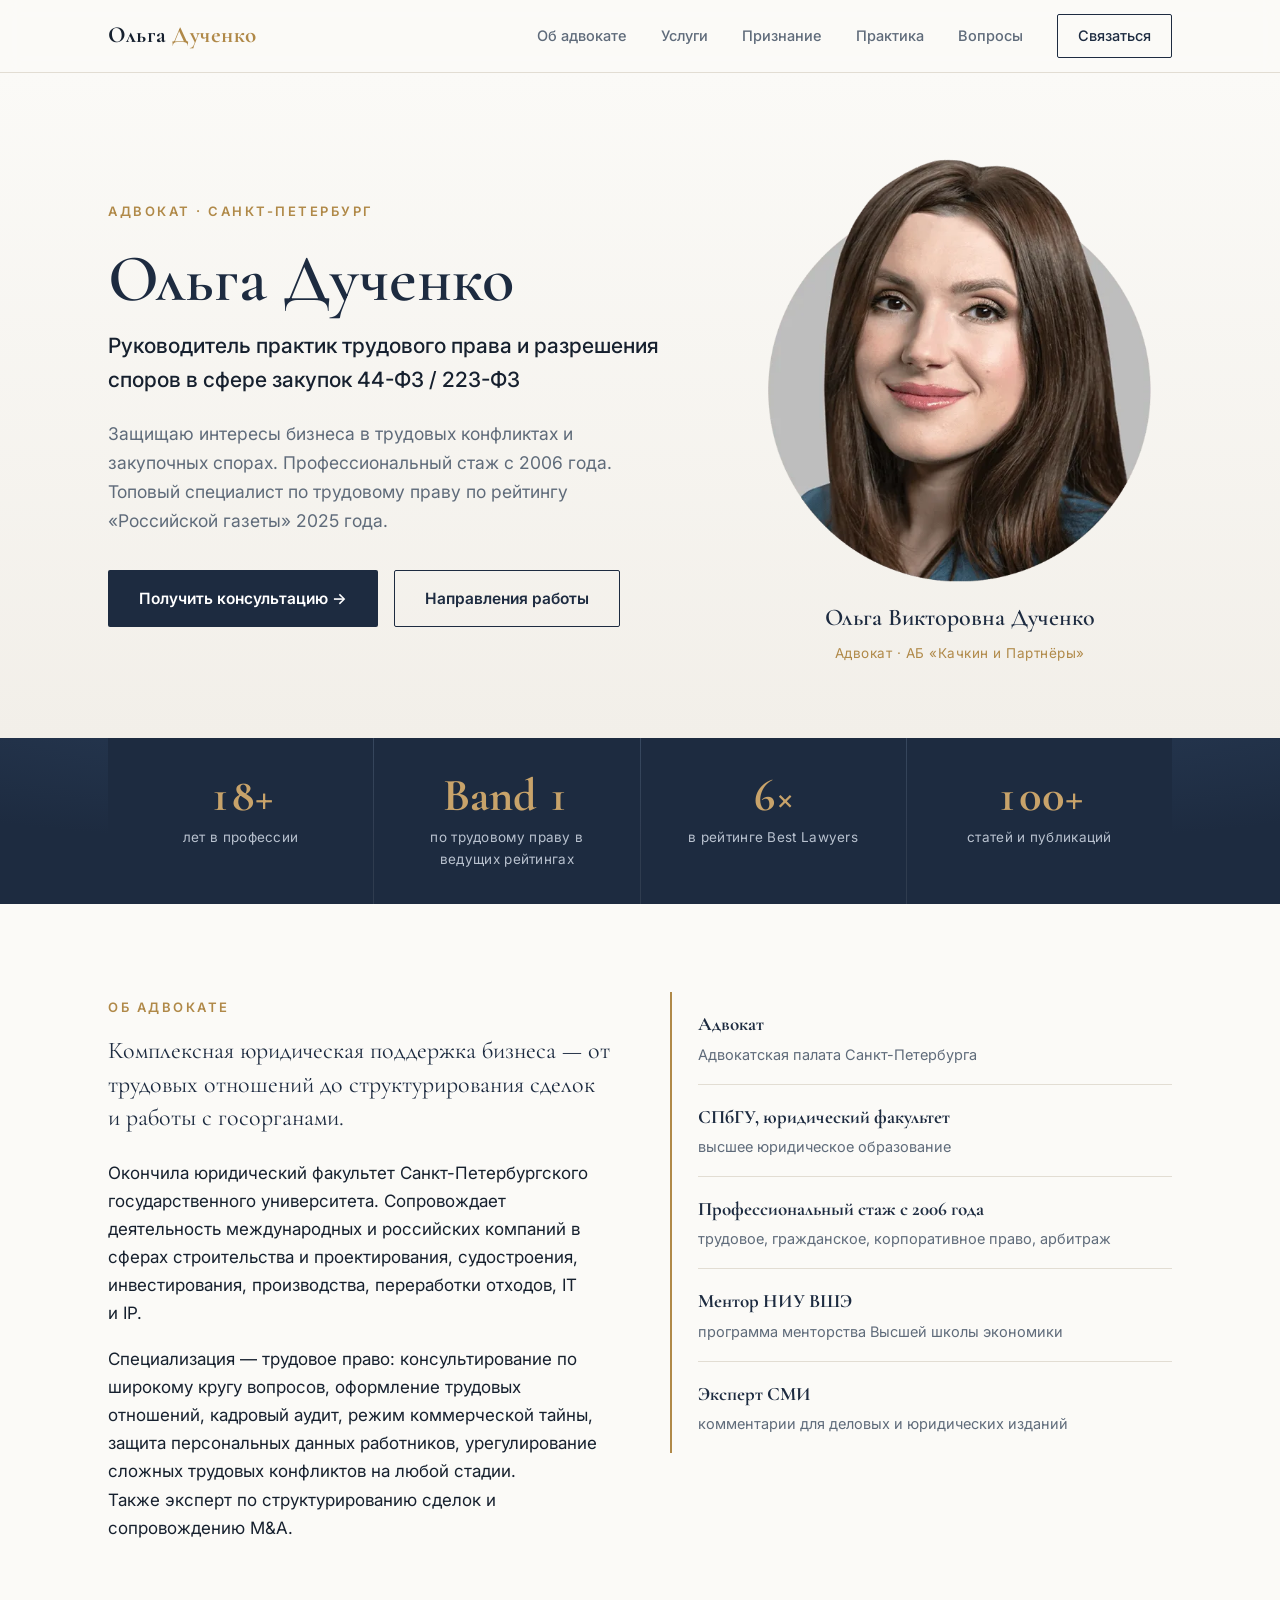
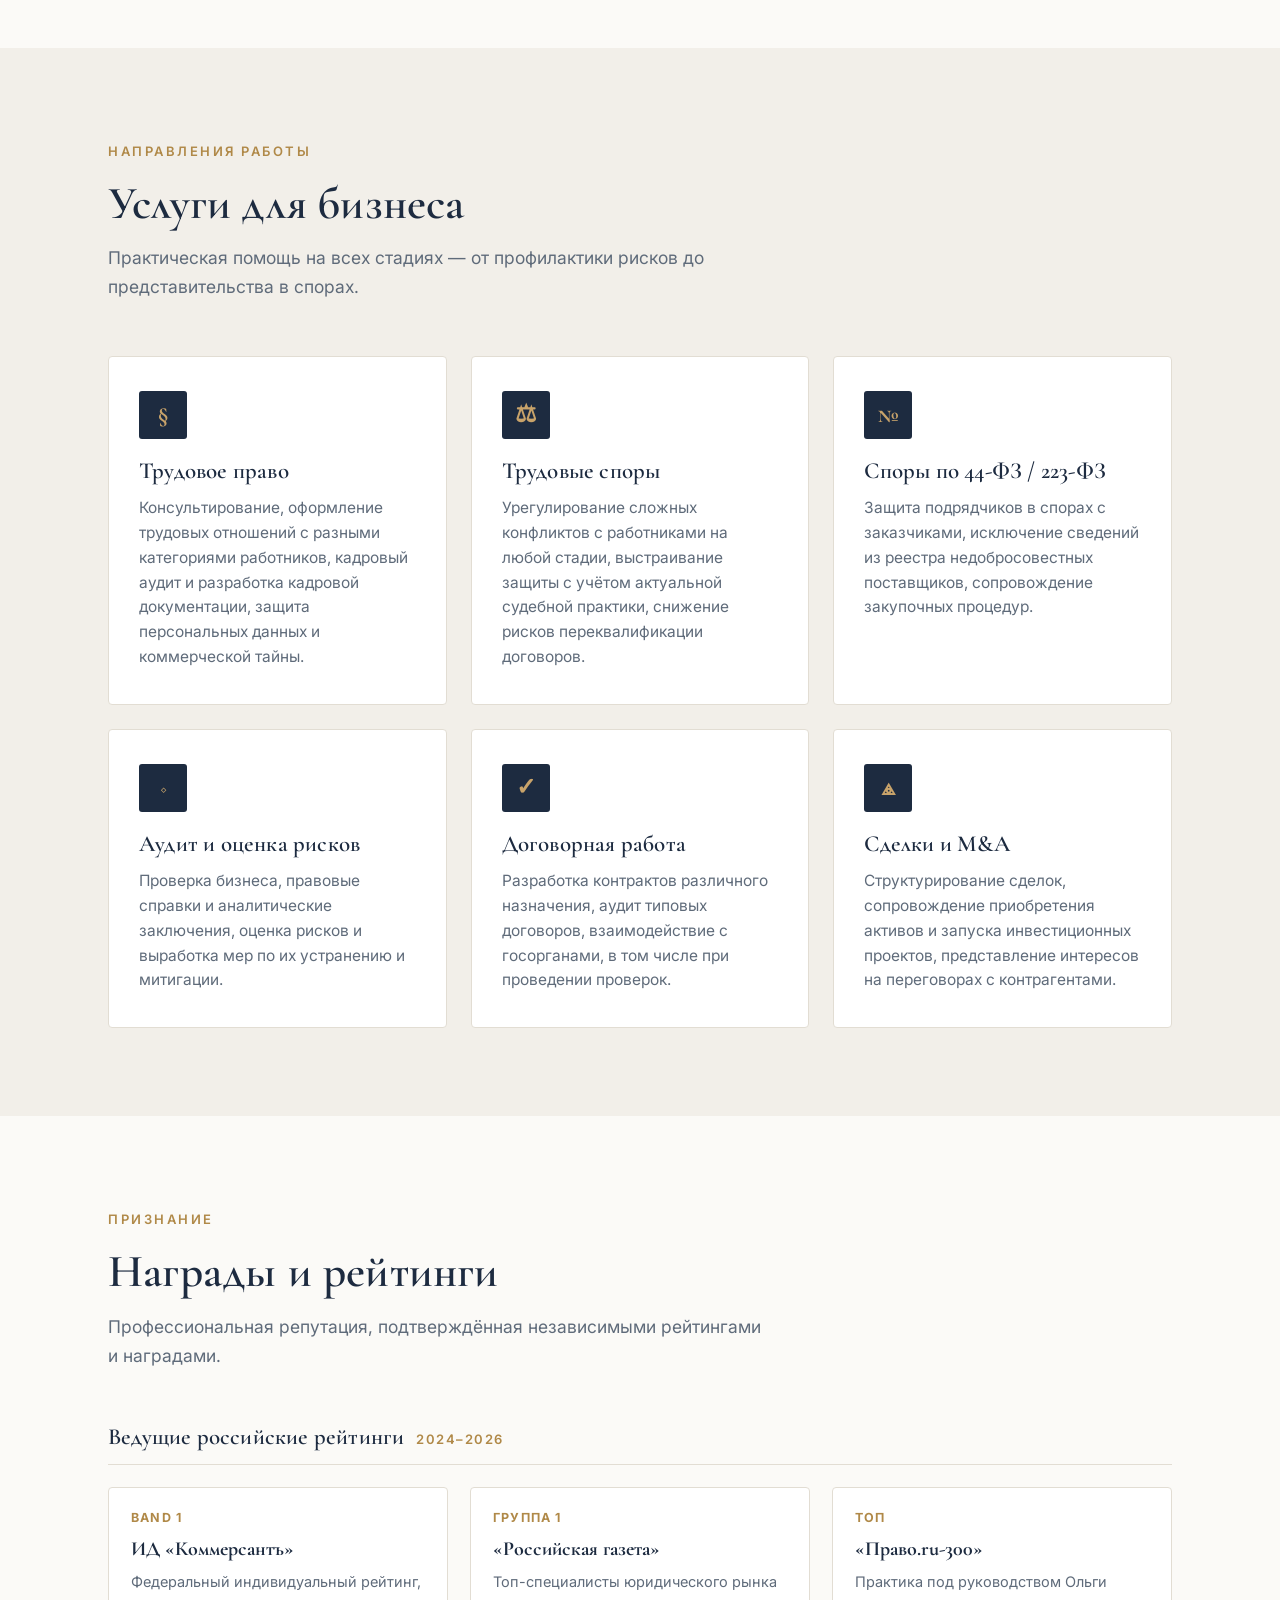
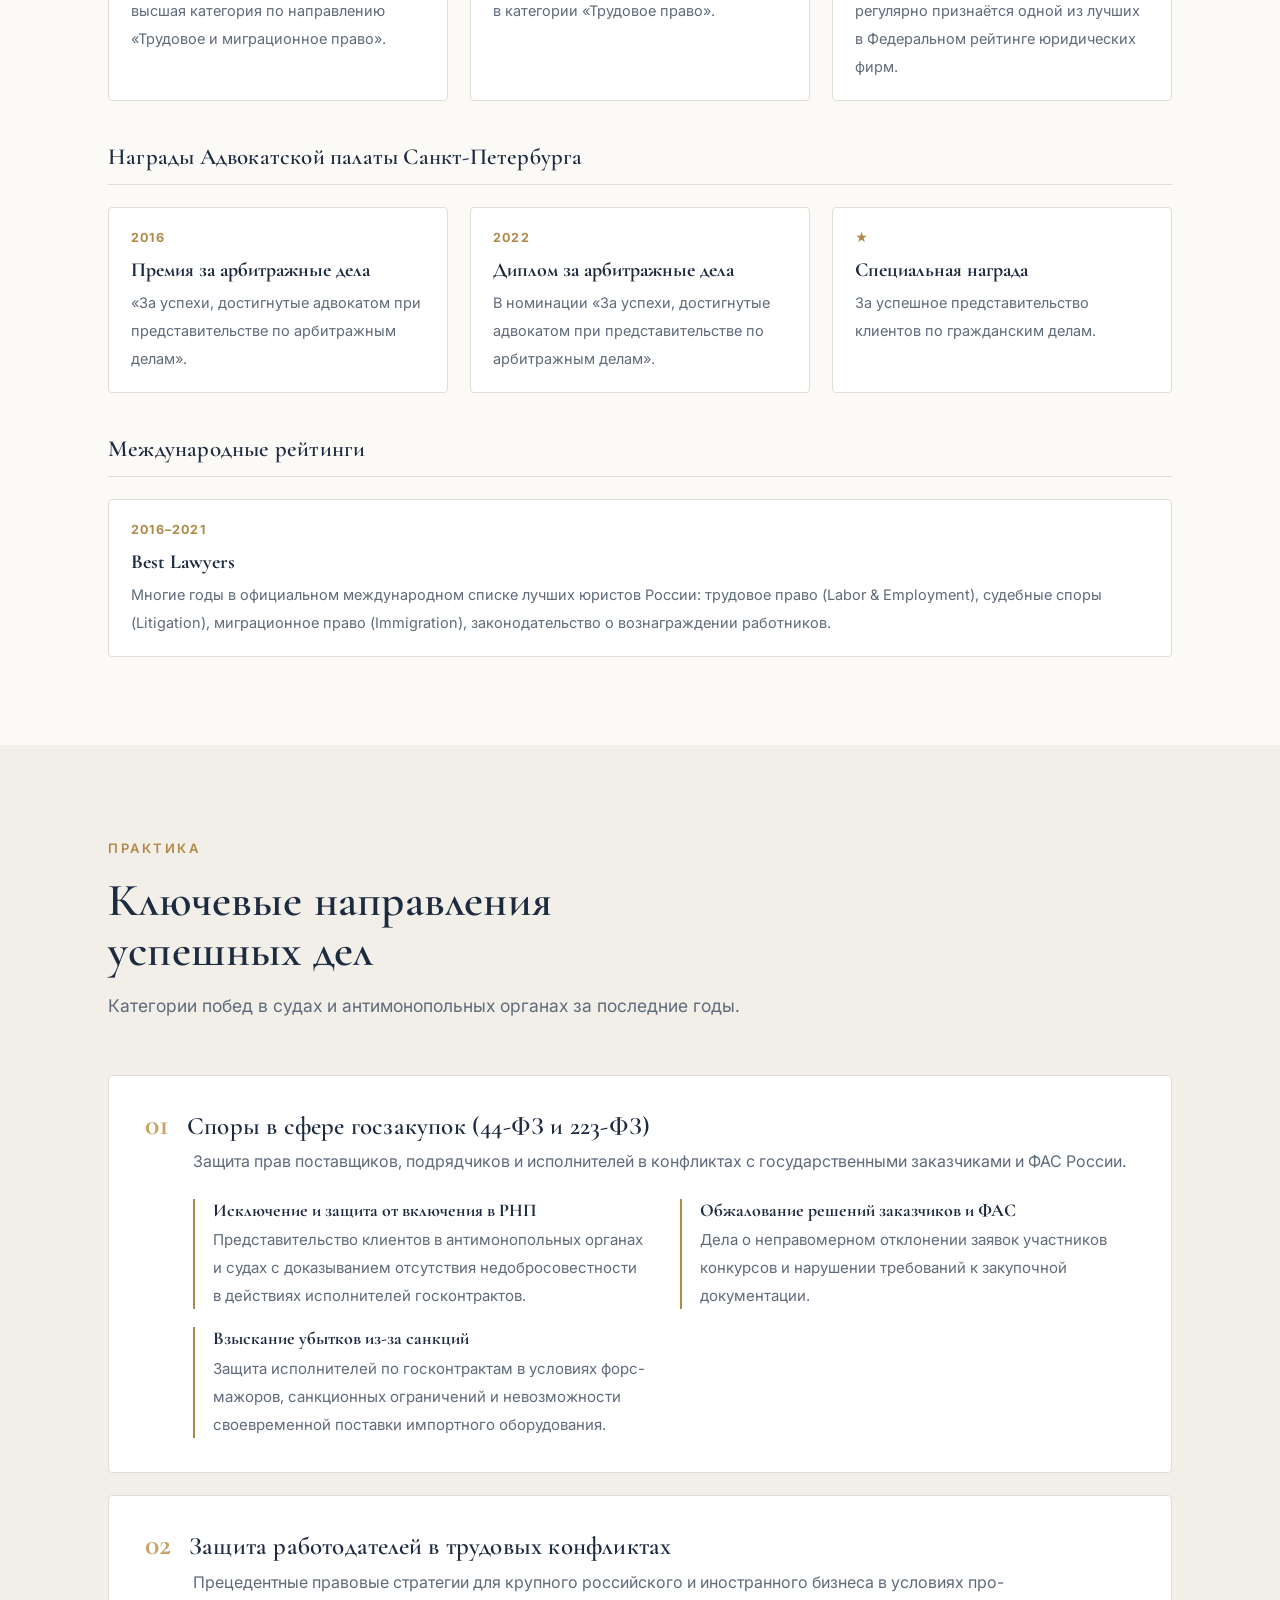
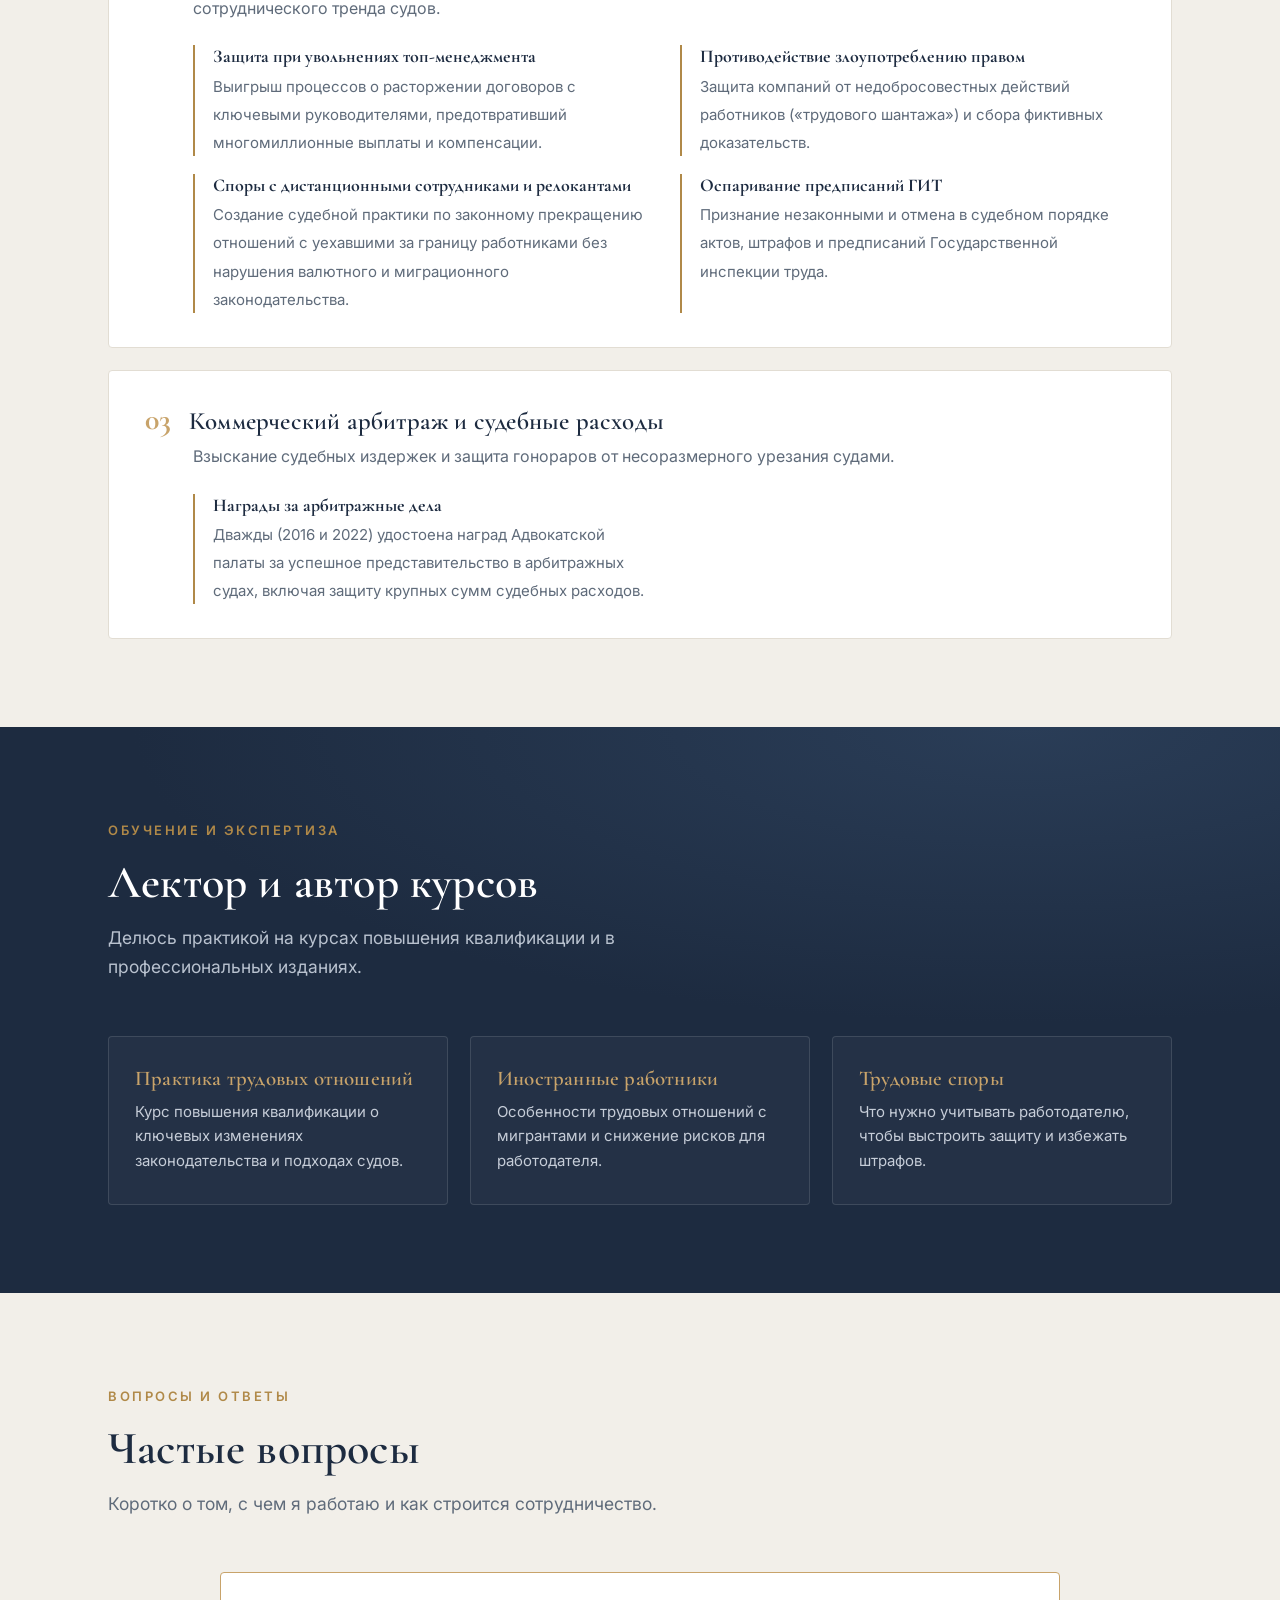
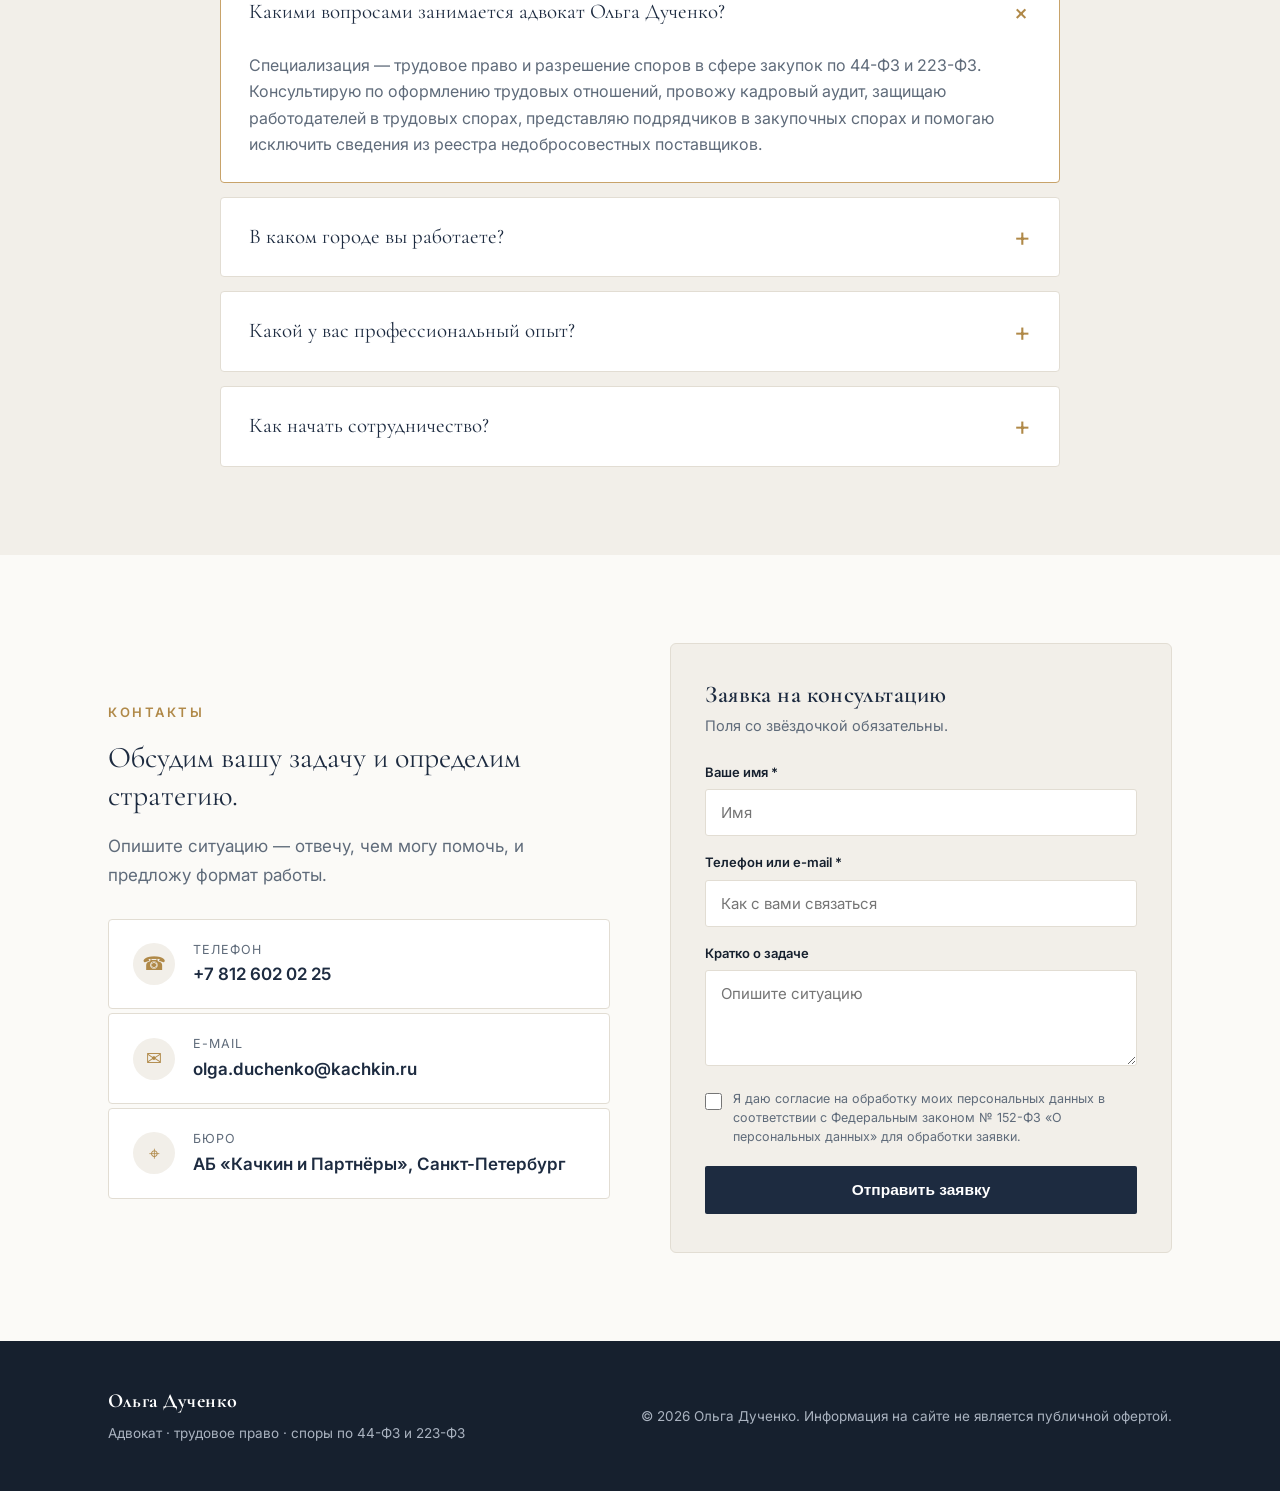
==== commit 5b6198f4: "Добавить улучшения доступности и обновить стили в index.html" ====
--- a/index.html
+++ b/index.html
@@ -66,8 +66,21 @@
     font-size:17px;
     -webkit-font-smoothing:antialiased;
   }
-  h1,h2,h3{font-family:var(--serif);font-weight:600;line-height:1.1;letter-spacing:.2px}
+  h1,h2,h3{font-family:var(--serif);font-weight:600;line-height:1.1;letter-spacing:.2px;text-wrap:balance}
+  .hero p,.sec-head p,.about p,.cb-intro,.faq details p{text-wrap:pretty}
   a{color:inherit;text-decoration:none}
+
+  /* ACCESSIBILITY */
+  .skip{
+    position:absolute;left:8px;top:-60px;z-index:100;
+    background:var(--navy);color:var(--white);padding:11px 20px;border-radius:3px;
+    font-size:14px;font-weight:600;transition:top .2s;
+  }
+  .skip:focus{top:8px}
+  a:focus-visible,button:focus-visible,summary:focus-visible,.consent input:focus-visible{
+    outline:2px solid var(--gold);outline-offset:3px;border-radius:2px;
+  }
+  .field input:focus-visible,.field textarea:focus-visible{outline:2px solid var(--gold);outline-offset:1px}
   .wrap{max-width:1120px;margin:0 auto;padding:0 28px}
   .eyebrow{
     font-family:var(--sans);font-size:13px;font-weight:600;letter-spacing:2.5px;
@@ -108,6 +121,7 @@
   .btn-primary:hover{background:var(--navy-2);transform:translateY(-1px)}
   .btn-ghost{border-color:var(--navy);color:var(--navy)}
   .btn-ghost:hover{background:var(--navy);color:var(--white)}
+  .btn:active{transform:translateY(1px)}
   .portrait{position:relative;display:flex;flex-direction:column;align-items:center}
   .portrait picture{display:contents}
   .portrait .photo{
@@ -119,10 +133,10 @@
   .portrait .cap small{color:var(--gold);font-size:13.5px;letter-spacing:.5px}
 
   /* STRIP */
-  .strip{background:var(--navy);color:var(--white)}
+  .strip{background:radial-gradient(140% 180% at 50% -40%,#2c405c,var(--navy) 62%);color:var(--white)}
   .strip-grid{display:grid;grid-template-columns:repeat(4,1fr);gap:1px;background:rgba(255,255,255,.08)}
   .stat{background:var(--navy);padding:34px 26px;text-align:center}
-  .stat .num{font-family:var(--serif);font-size:46px;font-weight:700;color:var(--gold-soft);line-height:1}
+  .stat .num{font-family:var(--serif);font-size:46px;font-weight:700;color:var(--gold-soft);line-height:1;font-variant-numeric:tabular-nums}
   .stat .lbl{font-size:13.5px;color:#b9c2cf;margin-top:8px;letter-spacing:.3px}
 
   /* SECTIONS */
@@ -193,7 +207,7 @@
   .case-item span{font-size:15px;color:var(--muted);line-height:1.55}
 
   /* EXPERTISE / TEACHING */
-  .teach{background:var(--navy);color:var(--white)}
+  .teach{background:radial-gradient(120% 90% at 80% 0,#2a3d57,var(--navy) 58%);color:var(--white)}
   .teach .sec-head h2{color:var(--white)}
   .teach .sec-head p{color:#b9c2cf}
   .courses{display:grid;grid-template-columns:repeat(3,1fr);gap:22px}
@@ -421,6 +435,8 @@
 </head>
 <body>
 
+<a href="#top" class="skip">К содержанию</a>
+
 <header>
   <div class="wrap nav">
     <a href="#top" class="brand">Ольга <span>Дученко</span></a>
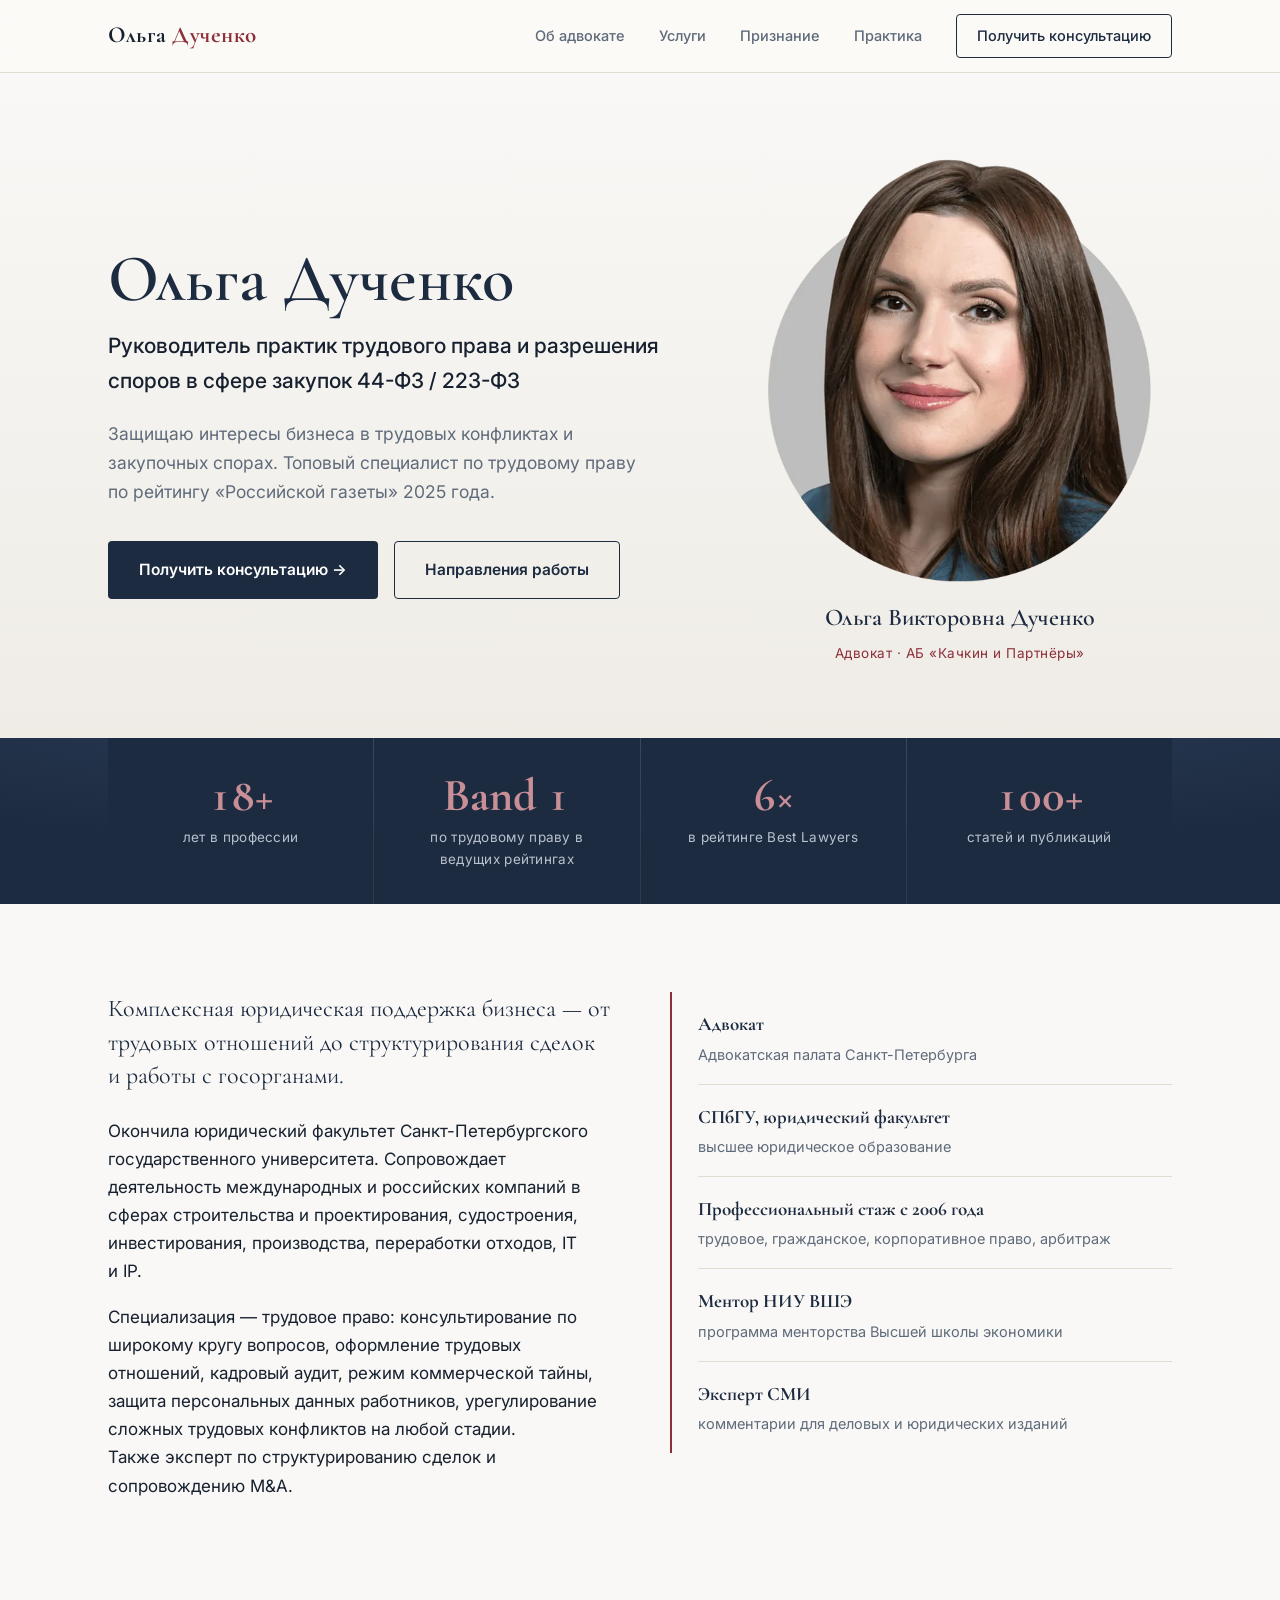
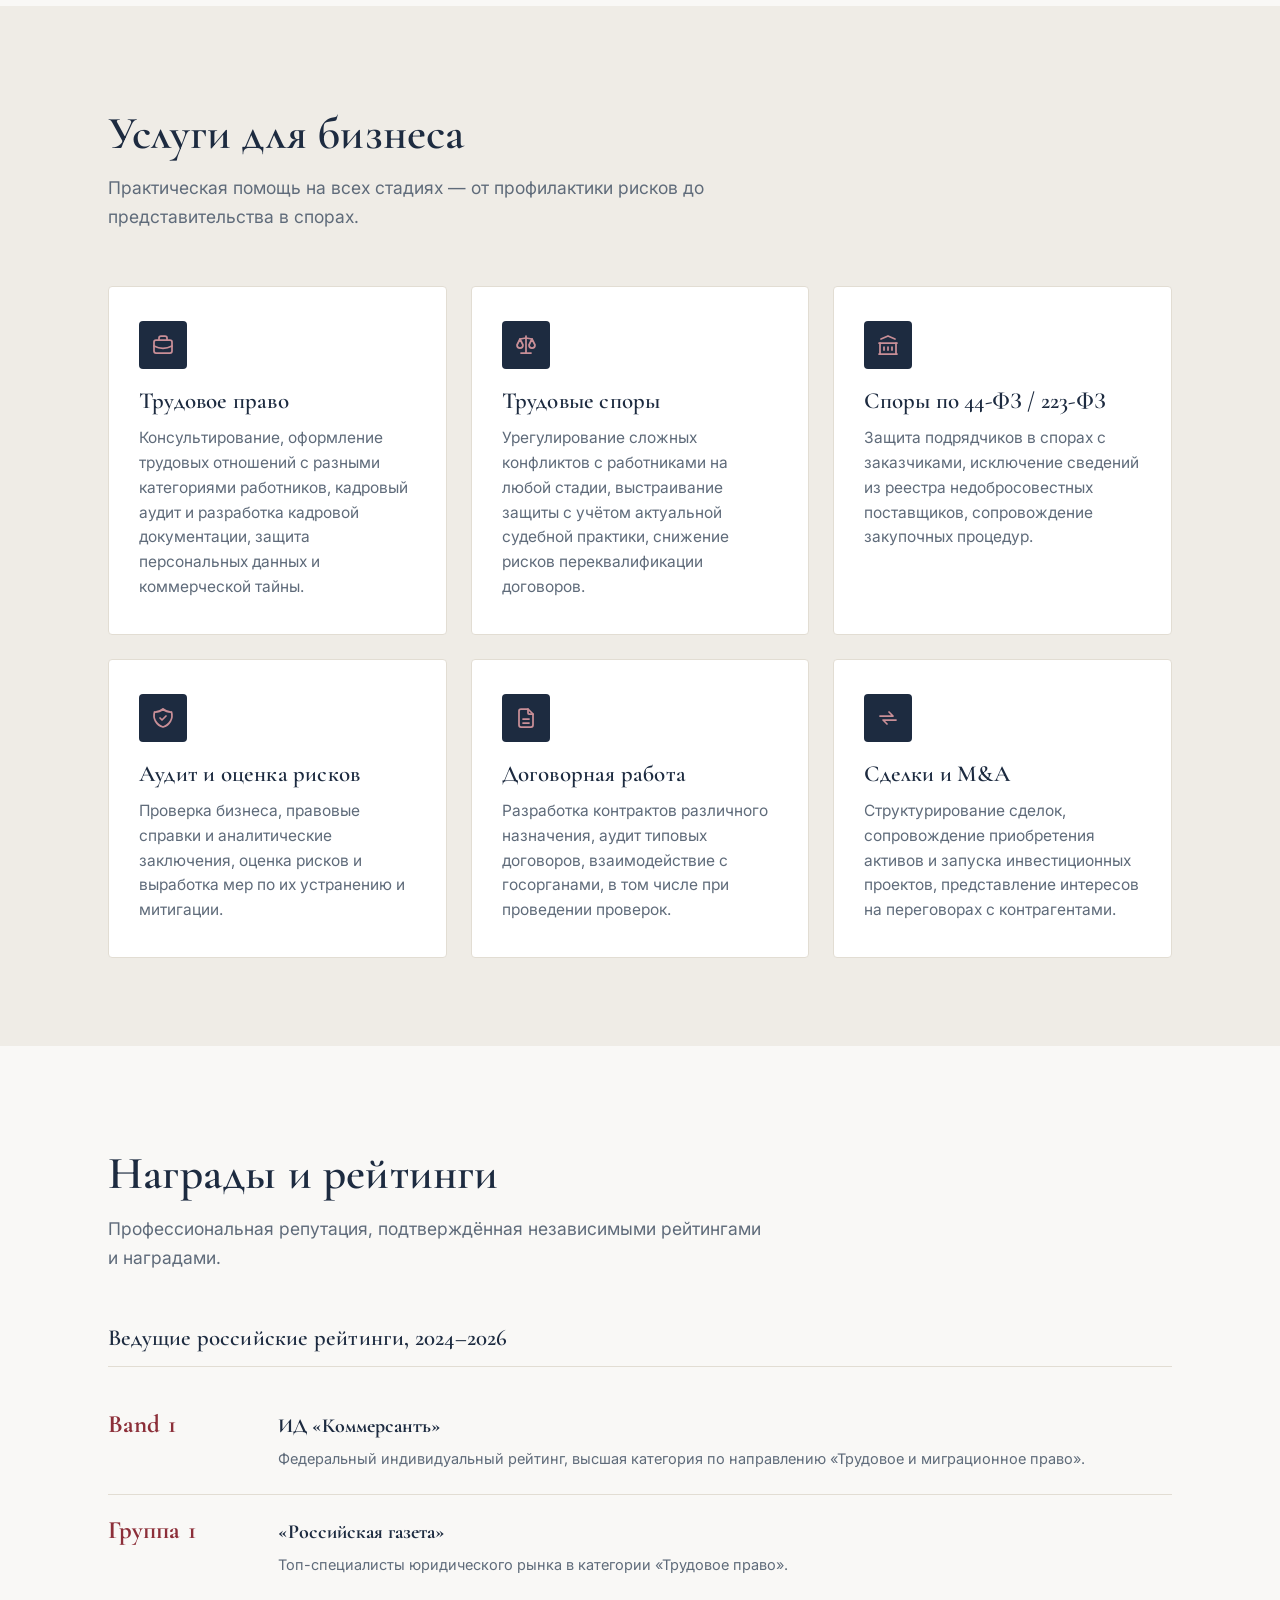
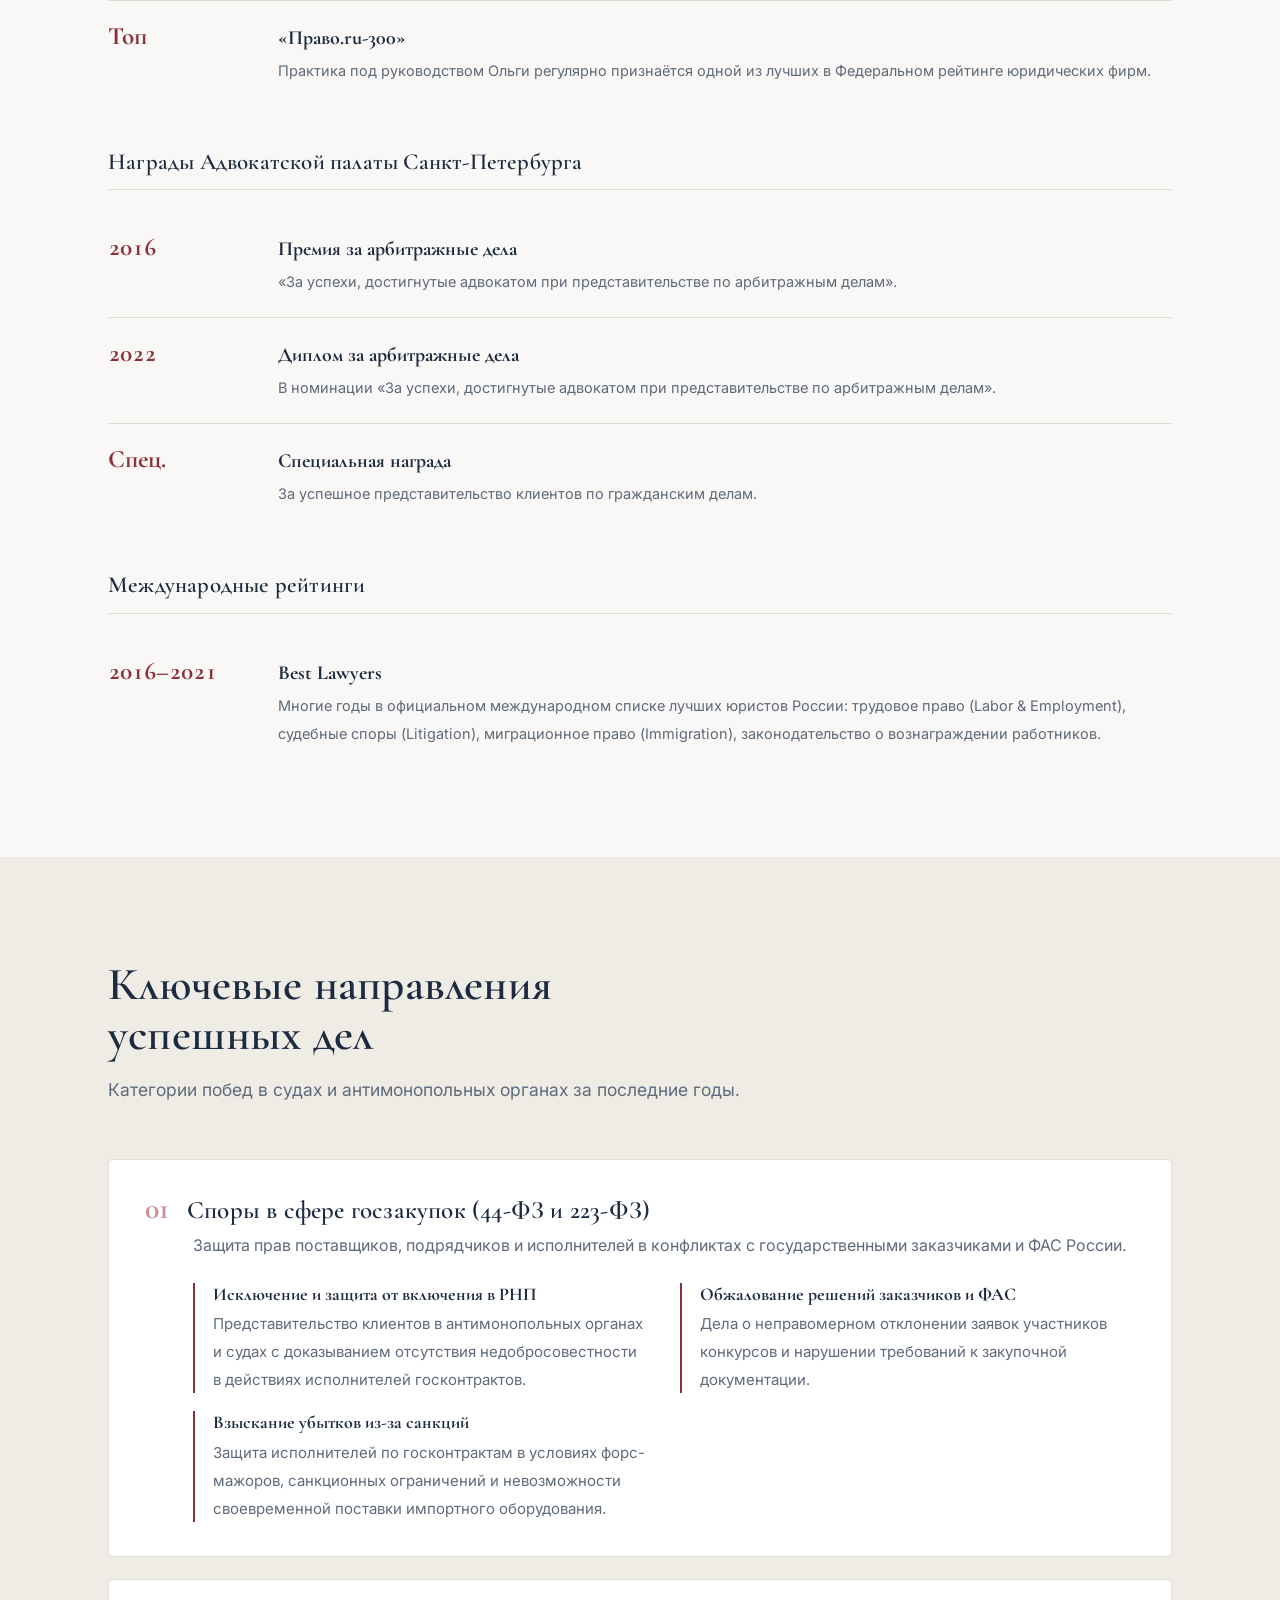
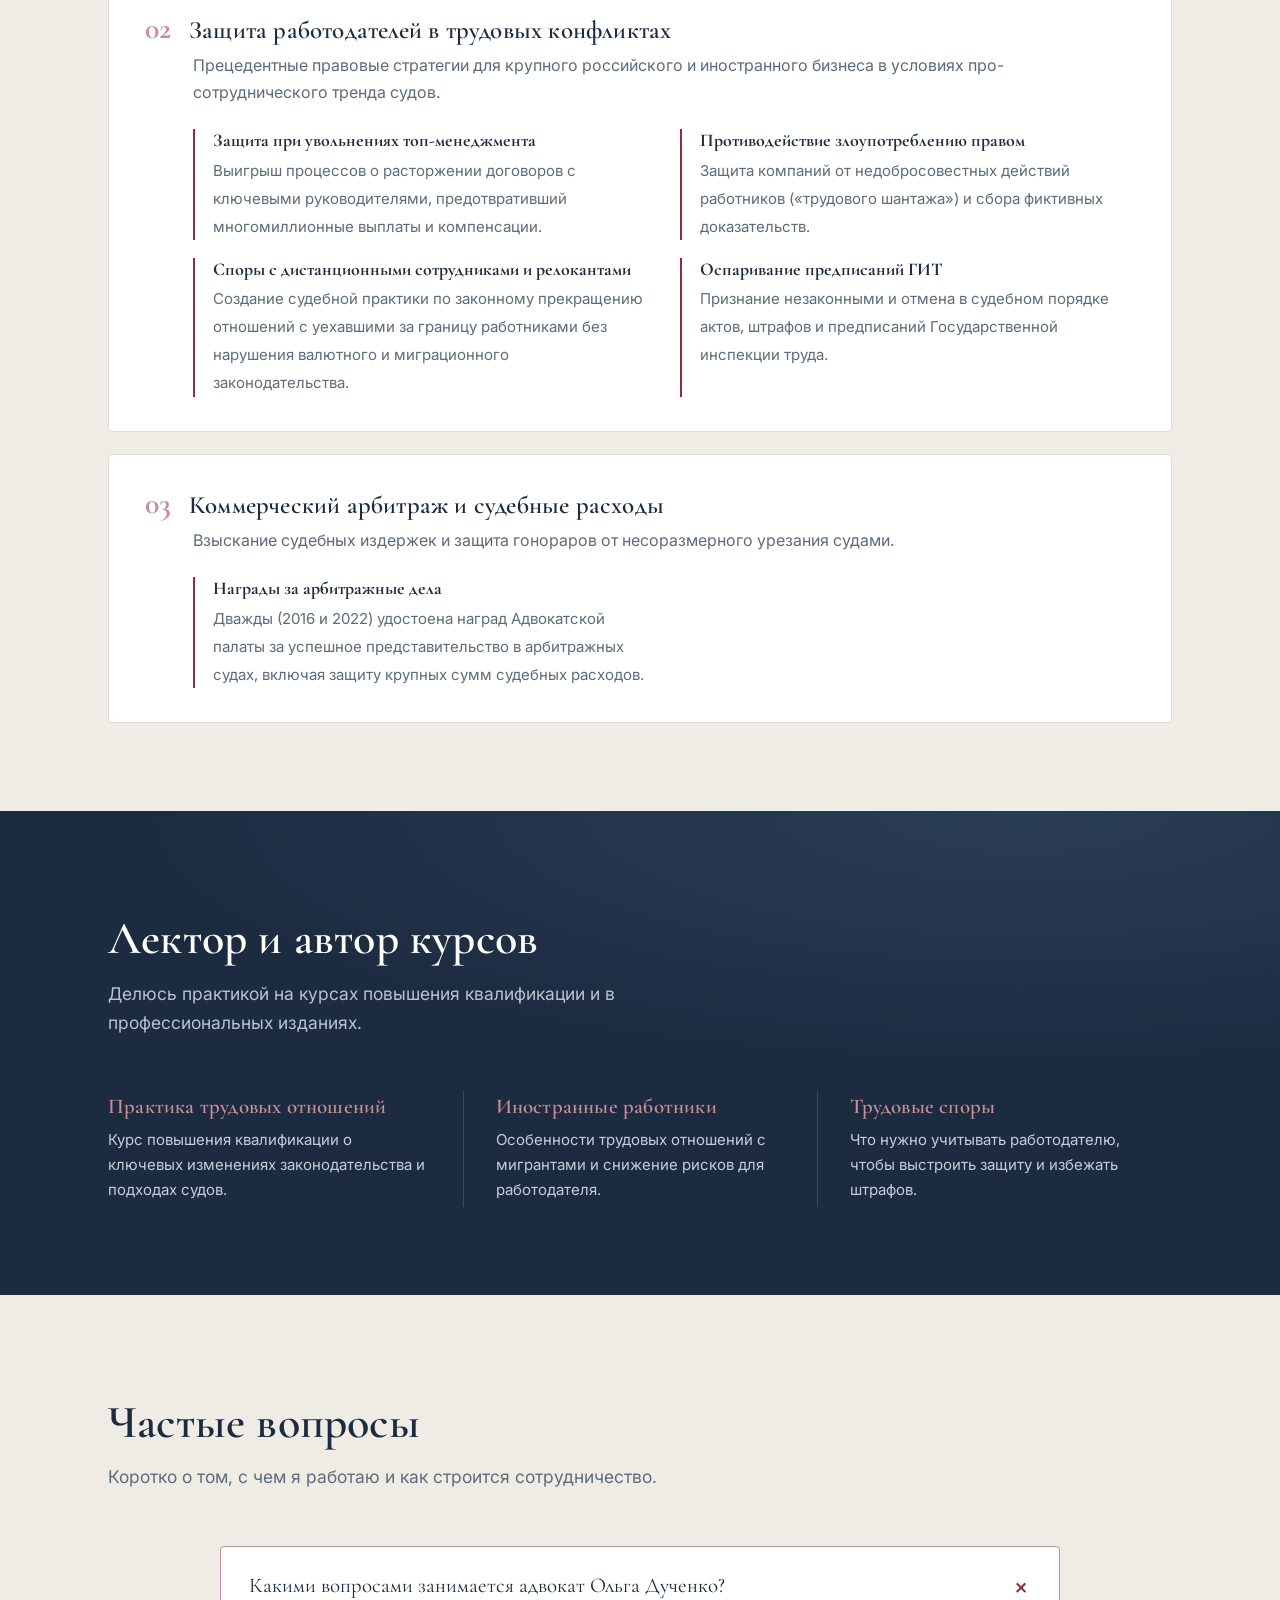
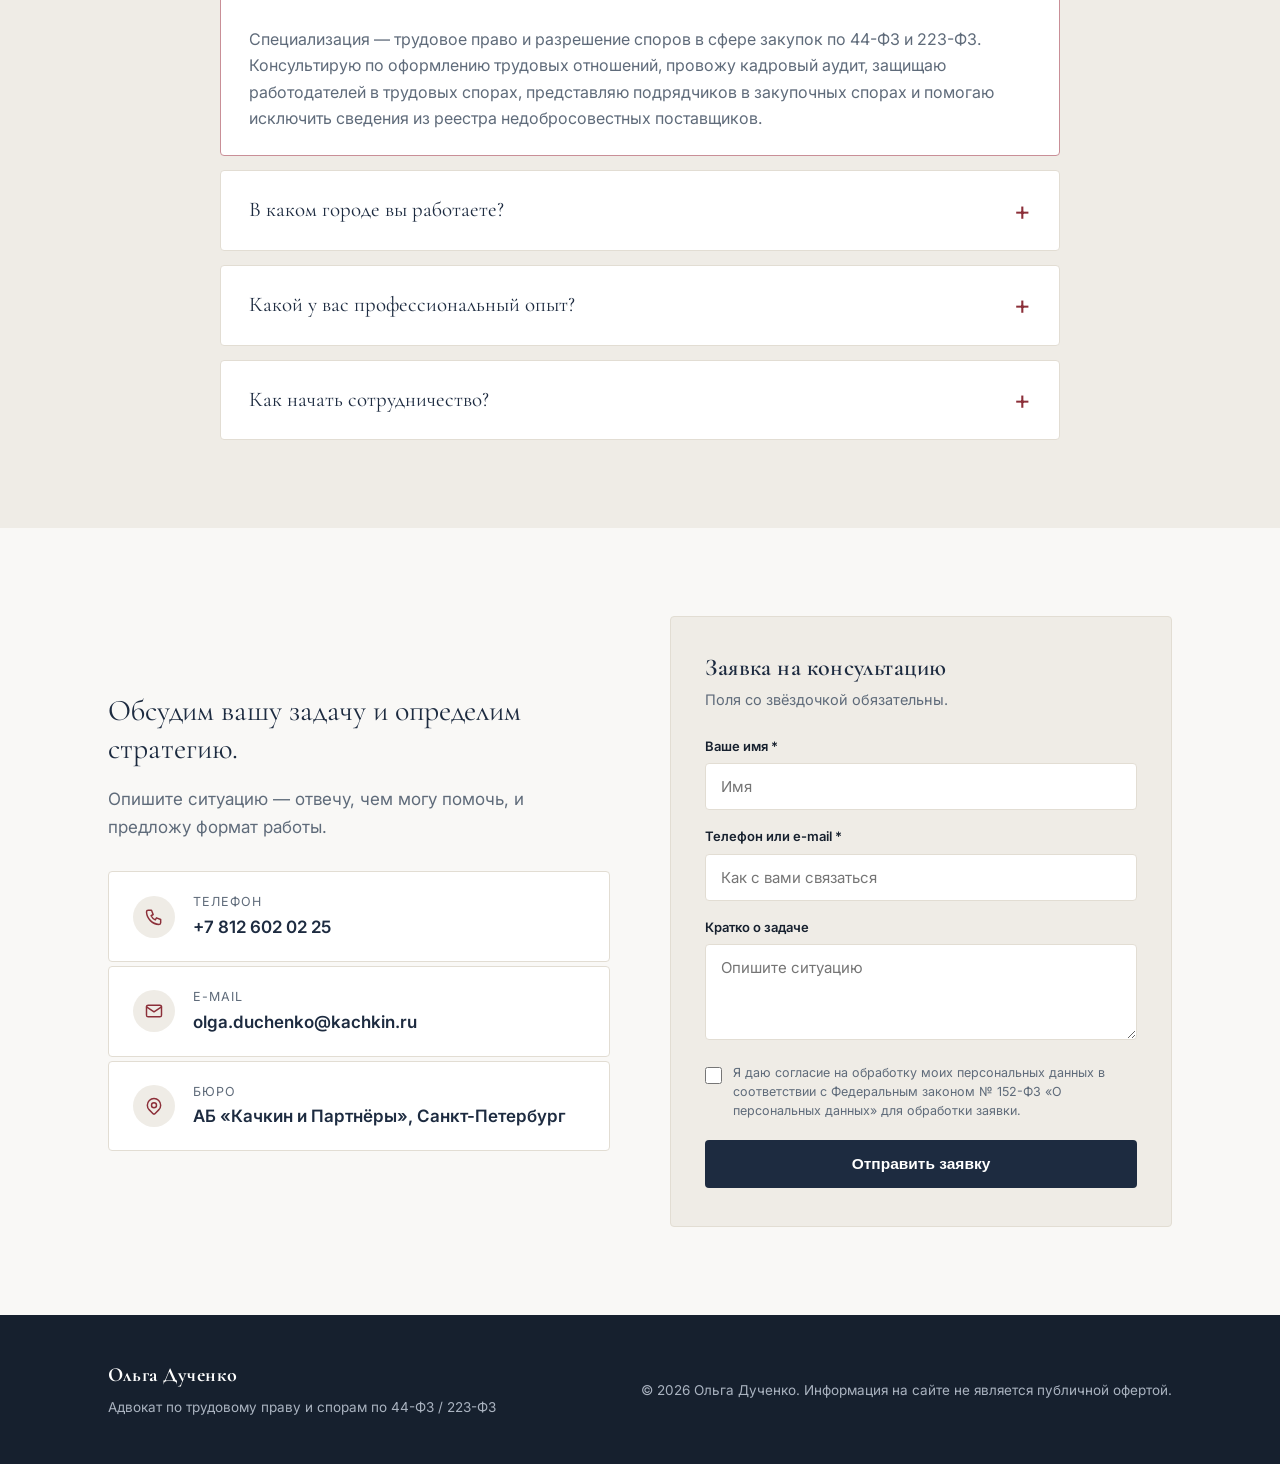
==== commit 98424eac: "Обновить стили и улучшить доступность в index.html" ====
--- a/index.html
+++ b/index.html
@@ -46,13 +46,16 @@
     --ink:#16202e;
     --navy:#1d2b40;
     --navy-2:#243650;
-    --gold:#b08948;
-    --gold-soft:#c8a36a;
-    --paper:#fbfaf7;
-    --paper-2:#f2efe9;
+    /* единый акцент (гранат): тёмный для светлых фонов, светлый dusty-rose для тёмных */
+    --gold:#8c2f39;
+    --gold-soft:#c98f97;
+    --paper:#f9f8f6;
+    --paper-2:#efece6;
     --line:#e2ddd3;
     --muted:#5f6b7a;
     --white:#ffffff;
+    /* единый радиус скруглений; окружности (50%) — задокументированное исключение */
+    --radius:4px;
     --serif:"Cormorant Garamond",Georgia,serif;
     --sans:"Inter",system-ui,-apple-system,sans-serif;
   }
@@ -73,19 +76,15 @@
   /* ACCESSIBILITY */
   .skip{
     position:absolute;left:8px;top:-60px;z-index:100;
-    background:var(--navy);color:var(--white);padding:11px 20px;border-radius:3px;
+    background:var(--navy);color:var(--white);padding:11px 20px;border-radius:var(--radius);
     font-size:14px;font-weight:600;transition:top .2s;
   }
   .skip:focus{top:8px}
   a:focus-visible,button:focus-visible,summary:focus-visible,.consent input:focus-visible{
-    outline:2px solid var(--gold);outline-offset:3px;border-radius:2px;
+    outline:2px solid var(--gold);outline-offset:3px;border-radius:var(--radius);
   }
   .field input:focus-visible,.field textarea:focus-visible{outline:2px solid var(--gold);outline-offset:1px}
   .wrap{max-width:1120px;margin:0 auto;padding:0 28px}
-  .eyebrow{
-    font-family:var(--sans);font-size:13px;font-weight:600;letter-spacing:2.5px;
-    text-transform:uppercase;color:var(--gold);
-  }
 
   /* HEADER */
   header{
@@ -101,10 +100,11 @@
   .nav-links a:hover{color:var(--ink)}
   .nav-cta{
     font-size:14px;font-weight:600;color:var(--navy)!important;
-    border:1px solid var(--navy);padding:9px 20px;border-radius:2px;transition:.2s;
+    border:1px solid var(--navy);padding:9px 20px;border-radius:var(--radius);transition:.2s;
   }
   .nav-cta:hover{background:var(--navy);color:var(--white)!important}
-  .burger{display:none;font-size:24px;cursor:pointer;background:none;border:0;color:var(--ink)}
+  .burger{display:none;cursor:pointer;background:none;border:0;color:var(--ink);padding:0;line-height:0}
+  .burger svg{width:26px;height:26px;stroke-width:1.75}
 
   /* HERO */
   .hero{background:linear-gradient(180deg,var(--paper) 0%,var(--paper-2) 100%);padding:84px 0 72px}
@@ -115,7 +115,7 @@
   .hero-actions{display:flex;gap:16px;flex-wrap:wrap}
   .btn{
     display:inline-flex;align-items:center;gap:9px;font-weight:600;font-size:15.5px;
-    padding:15px 30px;border-radius:2px;transition:.22s;cursor:pointer;border:1px solid transparent;
+    padding:15px 30px;border-radius:var(--radius);transition:.22s;cursor:pointer;border:1px solid transparent;
   }
   .btn-primary{background:var(--navy);color:var(--white)}
   .btn-primary:hover{background:var(--navy-2);transform:translateY(-1px)}
@@ -164,9 +164,10 @@
   }
   .card:hover{transform:translateY(-4px);box-shadow:0 22px 50px -30px rgba(29,43,64,.4);border-color:var(--gold-soft)}
   .card .ic{
-    width:48px;height:48px;border-radius:3px;background:var(--navy);color:var(--gold-soft);
-    display:flex;align-items:center;justify-content:center;font-family:var(--serif);font-size:24px;font-weight:700;margin-bottom:20px;
-  }
+    width:48px;height:48px;border-radius:var(--radius);background:var(--navy);color:var(--gold-soft);
+    display:flex;align-items:center;justify-content:center;margin-bottom:20px;
+  }
+  .card .ic svg{width:24px;height:24px;stroke-width:1.75}
   .card h3{font-size:23px;color:var(--navy);margin-bottom:12px}
   .card p{font-size:15.5px;color:var(--muted);line-height:1.6}
 
@@ -177,19 +178,19 @@
     font-size:23px;color:var(--navy);margin-bottom:22px;padding-bottom:14px;
     border-bottom:1px solid var(--line);display:flex;align-items:baseline;gap:12px;flex-wrap:wrap;
   }
-  .ag-title em{font-family:var(--sans);font-style:normal;font-size:13px;font-weight:600;letter-spacing:1.5px;text-transform:uppercase;color:var(--gold)}
-  .awards-grid{display:grid;grid-template-columns:repeat(3,1fr);gap:22px}
-  .awards-grid-wide{grid-template-columns:1fr}
+  .awards-grid{display:flex;flex-direction:column}
   .award{
-    display:flex;flex-direction:column;padding:20px 22px;background:var(--white);
-    border:1px solid var(--line);border-radius:4px;
-  }
+    display:grid;grid-template-columns:140px 1fr;gap:30px;align-items:baseline;
+    padding:22px 0;border-bottom:1px solid var(--line);
+  }
+  .award:last-child{border-bottom:0}
   .award .yr{
-    font-family:var(--sans);font-size:12.5px;font-weight:700;letter-spacing:1.2px;
-    text-transform:uppercase;color:var(--gold);margin-bottom:9px;
+    font-family:var(--serif);font-size:25px;font-weight:700;color:var(--gold);
+    line-height:1.1;font-variant-numeric:tabular-nums;
   }
   .award b{display:block;color:var(--navy);font-family:var(--serif);font-size:20px;margin-bottom:6px;line-height:1.2}
   .award span{font-size:14.5px;color:var(--muted);line-height:1.55}
+  @media(max-width:560px){.award{grid-template-columns:1fr;gap:6px;padding:18px 0}}
 
   /* CASES */
   .case-block{
@@ -210,14 +211,16 @@
   .teach{background:radial-gradient(120% 90% at 80% 0,#2a3d57,var(--navy) 58%);color:var(--white)}
   .teach .sec-head h2{color:var(--white)}
   .teach .sec-head p{color:#b9c2cf}
-  .courses{display:grid;grid-template-columns:repeat(3,1fr);gap:22px}
-  .course{
-    border:1px solid rgba(255,255,255,.12);border-radius:4px;padding:30px 26px;
-    background:rgba(255,255,255,.03);transition:.25s;
-  }
-  .course:hover{background:rgba(255,255,255,.06);border-color:var(--gold-soft)}
+  .courses{display:grid;grid-template-columns:repeat(3,1fr);gap:0}
+  .course{padding:4px 32px;border-left:1px solid rgba(255,255,255,.14)}
+  .course:first-child{padding-left:0;border-left:0}
   .course h3{font-size:21px;color:var(--gold-soft);margin-bottom:10px}
   .course p{font-size:15px;color:#c6cdd8}
+  @media(max-width:760px){
+    .courses{grid-template-columns:1fr}
+    .course{border-left:0;border-top:1px solid rgba(255,255,255,.14);padding:24px 0}
+    .course:first-child{border-top:0;padding-top:0}
+  }
 
   /* FAQ */
   .faq{max-width:840px;margin:0 auto;display:flex;flex-direction:column;gap:14px}
@@ -245,16 +248,17 @@
     border:1px solid var(--line);border-radius:4px;transition:.2s;
   }
   .ct:hover{border-color:var(--gold-soft);transform:translateX(4px)}
-  .ct .k{width:42px;height:42px;border-radius:50%;background:var(--paper-2);display:flex;align-items:center;justify-content:center;color:var(--gold);font-size:19px;flex-shrink:0}
+  .ct .k{width:42px;height:42px;border-radius:50%;background:var(--paper-2);display:flex;align-items:center;justify-content:center;color:var(--gold);flex-shrink:0}
+  .ct .k svg{width:20px;height:20px;stroke-width:1.75}
   .ct small{display:block;font-size:12.5px;letter-spacing:1px;text-transform:uppercase;color:var(--muted)}
   .ct b{font-size:17px;color:var(--navy);font-weight:600}
-  .form{background:var(--paper-2);border:1px solid var(--line);border-radius:6px;padding:38px 34px}
+  .form{background:var(--paper-2);border:1px solid var(--line);border-radius:var(--radius);padding:38px 34px}
   .form h3{font-size:24px;color:var(--navy);margin-bottom:6px}
   .form>p{font-size:14.5px;color:var(--muted);margin-bottom:24px}
   .field{margin-bottom:16px}
   .field label{display:block;font-size:13px;font-weight:600;color:var(--ink);margin-bottom:6px}
   .field input,.field textarea{
-    width:100%;padding:13px 15px;border:1px solid var(--line);border-radius:3px;
+    width:100%;padding:13px 15px;border:1px solid var(--line);border-radius:var(--radius);
     font-family:var(--sans);font-size:15px;background:var(--white);color:var(--ink);
   }
   .field input:focus,.field textarea:focus{outline:none;border-color:var(--gold)}
@@ -273,7 +277,7 @@
 
   @media(max-width:900px){
     .hero-grid,.about-grid,.contact-grid{grid-template-columns:1fr;gap:44px}
-    .cards,.courses{grid-template-columns:1fr 1fr}
+    .cards{grid-template-columns:1fr 1fr}
     .strip-grid{grid-template-columns:1fr 1fr}
     .awards-grid{grid-template-columns:1fr}
     /* целостный профиль: фото сверху, контент по центру */
@@ -292,7 +296,7 @@
     .burger{display:block}
   }
   @media(max-width:560px){
-    .cards,.courses,.strip-grid{grid-template-columns:1fr}
+    .cards,.strip-grid{grid-template-columns:1fr}
     section{padding:60px 0}
     .hero{padding:54px 0}
     .case-block{padding:26px 22px}
@@ -445,10 +449,11 @@
       <a href="#services">Услуги</a>
       <a href="#awards">Признание</a>
       <a href="#cases">Практика</a>
-      <a href="#faq">Вопросы</a>
-      <a href="#contact" class="nav-cta">Связаться</a>
+      <a href="#contact" class="nav-cta">Получить консультацию</a>
     </nav>
-    <button class="burger" id="burger" aria-label="Меню">☰</button>
+    <button class="burger" id="burger" aria-label="Меню" aria-expanded="false">
+      <svg viewBox="0 0 24 24" fill="none" stroke="currentColor" stroke-linecap="round" stroke-linejoin="round" aria-hidden="true"><path d="M4 6h16M4 12h16M4 18h16"/></svg>
+    </button>
   </div>
 </header>
 
@@ -458,10 +463,9 @@
   <section class="hero">
     <div class="wrap hero-grid">
       <div>
-        <span class="eyebrow">Адвокат · Санкт-Петербург</span>
         <h1>Ольга Дученко</h1>
         <div class="role">Руководитель практик трудового права и разрешения споров в сфере закупок 44-ФЗ / 223-ФЗ</div>
-        <p>Защищаю интересы бизнеса в трудовых конфликтах и закупочных спорах. Профессиональный стаж с 2006 года. Топовый специалист по трудовому праву по рейтингу «Российской газеты» 2025 года.</p>
+        <p>Защищаю интересы бизнеса в трудовых конфликтах и закупочных спорах. Топовый специалист по трудовому праву по рейтингу «Российской газеты» 2025 года.</p>
         <div class="hero-actions">
           <a href="#contact" class="btn btn-primary">Получить консультацию →</a>
           <a href="#services" class="btn btn-ghost">Направления работы</a>
@@ -495,8 +499,7 @@
     <div class="wrap">
       <div class="about-grid">
         <div>
-          <span class="eyebrow">Об адвокате</span>
-          <p class="lead" style="margin-top:14px">Комплексная юридическая поддержка бизнеса — от трудовых отношений до структурирования сделок и работы с госорганами.</p>
+          <p class="lead">Комплексная юридическая поддержка бизнеса — от трудовых отношений до структурирования сделок и работы с госорганами.</p>
           <p>Окончила юридический факультет Санкт-Петербургского государственного университета. Сопровождает деятельность международных и российских компаний в сферах строительства и проектирования, судостроения, инвестирования, производства, переработки отходов, IT и IP.</p>
           <p>Специализация — трудовое право: консультирование по широкому кругу вопросов, оформление трудовых отношений, кадровый аудит, режим коммерческой тайны, защита персональных данных работников, урегулирование сложных трудовых конфликтов на любой стадии. Также эксперт по структурированию сделок и сопровождению M&A.</p>
         </div>
@@ -515,38 +518,37 @@
   <section id="services" class="services">
     <div class="wrap">
       <div class="sec-head">
-        <span class="eyebrow">Направления работы</span>
         <h2>Услуги для бизнеса</h2>
         <p>Практическая помощь на всех стадиях — от профилактики рисков до представительства в спорах.</p>
       </div>
       <div class="cards">
         <div class="card">
-          <div class="ic">§</div>
+          <div class="ic"><svg viewBox="0 0 24 24" fill="none" stroke="currentColor" stroke-linecap="round" stroke-linejoin="round" aria-hidden="true"><path d="M3 9a2 2 0 0 1 2 -2h14a2 2 0 0 1 2 2v9a2 2 0 0 1 -2 2h-14a2 2 0 0 1 -2 -2z"/><path d="M8 7v-2a2 2 0 0 1 2 -2h4a2 2 0 0 1 2 2v2"/><path d="M3 13a20 20 0 0 0 18 0"/></svg></div>
           <h3>Трудовое право</h3>
           <p>Консультирование, оформление трудовых отношений с разными категориями работников, кадровый аудит и разработка кадровой документации, защита персональных данных и коммерческой тайны.</p>
         </div>
         <div class="card">
-          <div class="ic">⚖</div>
+          <div class="ic"><svg viewBox="0 0 24 24" fill="none" stroke="currentColor" stroke-linecap="round" stroke-linejoin="round" aria-hidden="true"><path d="M7 20h10"/><path d="M6 6l6 -1l6 1"/><path d="M12 3v17"/><path d="M9 12l-3 -6l-3 6a3 3 0 0 0 6 0"/><path d="M21 12l-3 -6l-3 6a3 3 0 0 0 6 0"/></svg></div>
           <h3>Трудовые споры</h3>
           <p>Урегулирование сложных конфликтов с работниками на любой стадии, выстраивание защиты с учётом актуальной судебной практики, снижение рисков переквалификации договоров.</p>
         </div>
         <div class="card">
-          <div class="ic">№</div>
+          <div class="ic"><svg viewBox="0 0 24 24" fill="none" stroke="currentColor" stroke-linecap="round" stroke-linejoin="round" aria-hidden="true"><path d="M3 21h18"/><path d="M3 10h18"/><path d="M5 6l7 -3l7 3"/><path d="M4 10v11"/><path d="M20 10v11"/><path d="M8 14v3"/><path d="M12 14v3"/><path d="M16 14v3"/></svg></div>
           <h3>Споры по 44-ФЗ / 223-ФЗ</h3>
           <p>Защита подрядчиков в спорах с заказчиками, исключение сведений из реестра недобросовестных поставщиков, сопровождение закупочных процедур.</p>
         </div>
         <div class="card">
-          <div class="ic">◇</div>
+          <div class="ic"><svg viewBox="0 0 24 24" fill="none" stroke="currentColor" stroke-linecap="round" stroke-linejoin="round" aria-hidden="true"><path d="M12 3a12 12 0 0 0 8.5 3a12 12 0 0 1 -8.5 15a12 12 0 0 1 -8.5 -15a12 12 0 0 0 8.5 -3"/><path d="M9 12l2 2l4 -4"/></svg></div>
           <h3>Аудит и оценка рисков</h3>
           <p>Проверка бизнеса, правовые справки и аналитические заключения, оценка рисков и выработка мер по их устранению и митигации.</p>
         </div>
         <div class="card">
-          <div class="ic">✓</div>
+          <div class="ic"><svg viewBox="0 0 24 24" fill="none" stroke="currentColor" stroke-linecap="round" stroke-linejoin="round" aria-hidden="true"><path d="M14 3v4a1 1 0 0 0 1 1h4"/><path d="M17 21h-10a2 2 0 0 1 -2 -2v-14a2 2 0 0 1 2 -2h7l5 5v11a2 2 0 0 1 -2 2z"/><path d="M9 13h6"/><path d="M9 17h6"/></svg></div>
           <h3>Договорная работа</h3>
           <p>Разработка контрактов различного назначения, аудит типовых договоров, взаимодействие с госорганами, в том числе при проведении проверок.</p>
         </div>
         <div class="card">
-          <div class="ic">⟁</div>
+          <div class="ic"><svg viewBox="0 0 24 24" fill="none" stroke="currentColor" stroke-linecap="round" stroke-linejoin="round" aria-hidden="true"><path d="M4 10h13l-4 -4"/><path d="M20 14h-13l4 4"/></svg></div>
           <h3>Сделки и M&A</h3>
           <p>Структурирование сделок, сопровождение приобретения активов и запуска инвестиционных проектов, представление интересов на переговорах с контрагентами.</p>
         </div>
@@ -558,12 +560,11 @@
   <section id="awards">
     <div class="wrap">
       <div class="sec-head">
-        <span class="eyebrow">Признание</span>
         <h2>Награды и рейтинги</h2>
         <p>Профессиональная репутация, подтверждённая независимыми рейтингами и наградами.</p>
       </div>
       <div class="award-group">
-        <h3 class="ag-title">Ведущие российские рейтинги <em>2024–2026</em></h3>
+        <h3 class="ag-title">Ведущие российские рейтинги, 2024–2026</h3>
         <div class="awards-grid">
           <div class="award">
             <div class="yr">Band 1</div>
@@ -592,7 +593,7 @@
             <div><b>Диплом за арбитражные дела</b><span>В номинации «За успехи, достигнутые адвокатом при представительстве по арбитражным делам».</span></div>
           </div>
           <div class="award">
-            <div class="yr">★</div>
+            <div class="yr">Спец.</div>
             <div><b>Специальная награда</b><span>За успешное представительство клиентов по гражданским делам.</span></div>
           </div>
         </div>
@@ -614,7 +615,6 @@
   <section id="cases" class="services">
     <div class="wrap">
       <div class="sec-head">
-        <span class="eyebrow">Практика</span>
         <h2>Ключевые направления успешных дел</h2>
         <p>Категории побед в судах и антимонопольных органах за последние годы.</p>
       </div>
@@ -663,7 +663,6 @@
   <section id="teach" class="teach">
     <div class="wrap">
       <div class="sec-head">
-        <span class="eyebrow">Обучение и экспертиза</span>
         <h2>Лектор и автор курсов</h2>
         <p>Делюсь практикой на курсах повышения квалификации и в профессиональных изданиях.</p>
       </div>
@@ -679,7 +678,6 @@
   <section id="faq" class="services">
     <div class="wrap">
       <div class="sec-head">
-        <span class="eyebrow">Вопросы и ответы</span>
         <h2>Частые вопросы</h2>
         <p>Коротко о том, с чем я работаю и как строится сотрудничество.</p>
       </div>
@@ -698,7 +696,7 @@
         </details>
         <details>
           <summary>Как начать сотрудничество?</summary>
-          <p>Позвоните по телефону +7 812 602 02 25, напишите на olga.duchenko@kachkin.ru или оставьте заявку через форму ниже. Обсудим задачу и предложу формат работы. Стоимость консультации — 19 000 ₽ в час.</p>
+          <p>Позвоните по телефону +7 812 602 02 25, напишите на olga.duchenko@kachkin.ru или оставьте заявку через форму ниже. Обсудим задачу и предложу формат работы.</p>
         </details>
       </div>
     </div>
@@ -709,20 +707,19 @@
     <div class="wrap">
       <div class="contact-grid">
         <div class="contact">
-          <span class="eyebrow">Контакты</span>
-          <p class="lead" style="margin-top:14px">Обсудим вашу задачу и определим стратегию.</p>
+          <p class="lead">Обсудим вашу задачу и определим стратегию.</p>
           <p>Опишите ситуацию — отвечу, чем могу помочь, и предложу формат работы.</p>
           <div class="ct-list">
             <a class="ct" href="tel:+78126020225">
-              <span class="k">☎</span>
+              <span class="k"><svg viewBox="0 0 24 24" fill="none" stroke="currentColor" stroke-linecap="round" stroke-linejoin="round" aria-hidden="true"><path d="M5 4h4l2 5l-2.5 1.5a11 11 0 0 0 5 5l1.5 -2.5l5 2v4a2 2 0 0 1 -2 2a16 16 0 0 1 -15 -15a2 2 0 0 1 2 -2"/></svg></span>
               <span><small>Телефон</small><b>+7 812 602 02 25</b></span>
             </a>
             <a class="ct" href="mailto:olga.duchenko@kachkin.ru">
-              <span class="k">✉</span>
+              <span class="k"><svg viewBox="0 0 24 24" fill="none" stroke="currentColor" stroke-linecap="round" stroke-linejoin="round" aria-hidden="true"><path d="M3 7a2 2 0 0 1 2 -2h14a2 2 0 0 1 2 2v10a2 2 0 0 1 -2 2h-14a2 2 0 0 1 -2 -2z"/><path d="M3 7l9 6l9 -6"/></svg></span>
               <span><small>E-mail</small><b>olga.duchenko@kachkin.ru</b></span>
             </a>
             <div class="ct">
-              <span class="k">⌖</span>
+              <span class="k"><svg viewBox="0 0 24 24" fill="none" stroke="currentColor" stroke-linecap="round" stroke-linejoin="round" aria-hidden="true"><path d="M9 11a3 3 0 1 0 6 0a3 3 0 0 0 -6 0"/><path d="M17.657 16.657l-4.243 4.243a2 2 0 0 1 -2.827 0l-4.244 -4.243a8 8 0 1 1 11.314 0z"/></svg></span>
               <span><small>Бюро</small><b>АБ «Качкин и Партнёры», Санкт-Петербург</b></span>
             </div>
           </div>
@@ -749,7 +746,7 @@
   <div class="wrap foot">
     <div>
       <div class="brand">Ольга Дученко</div>
-      <small>Адвокат · трудовое право · споры по 44-ФЗ и 223-ФЗ</small>
+      <small>Адвокат по трудовому праву и спорам по 44-ФЗ / 223-ФЗ</small>
     </div>
     <small>© 2026 Ольга Дученко. Информация на сайте не является публичной офертой.</small>
   </div>
@@ -758,8 +755,8 @@
 <script>
   // мобильное меню
   var b=document.getElementById('burger'),m=document.getElementById('menu');
-  b.addEventListener('click',function(){m.classList.toggle('open')});
-  m.addEventListener('click',function(e){if(e.target.tagName==='A')m.classList.remove('open')});
+  b.addEventListener('click',function(){var o=m.classList.toggle('open');b.setAttribute('aria-expanded',o)});
+  m.addEventListener('click',function(e){if(e.target.tagName==='A'){m.classList.remove('open');b.setAttribute('aria-expanded','false')}});
   // форма
   function sendForm(e){
     e.preventDefault();
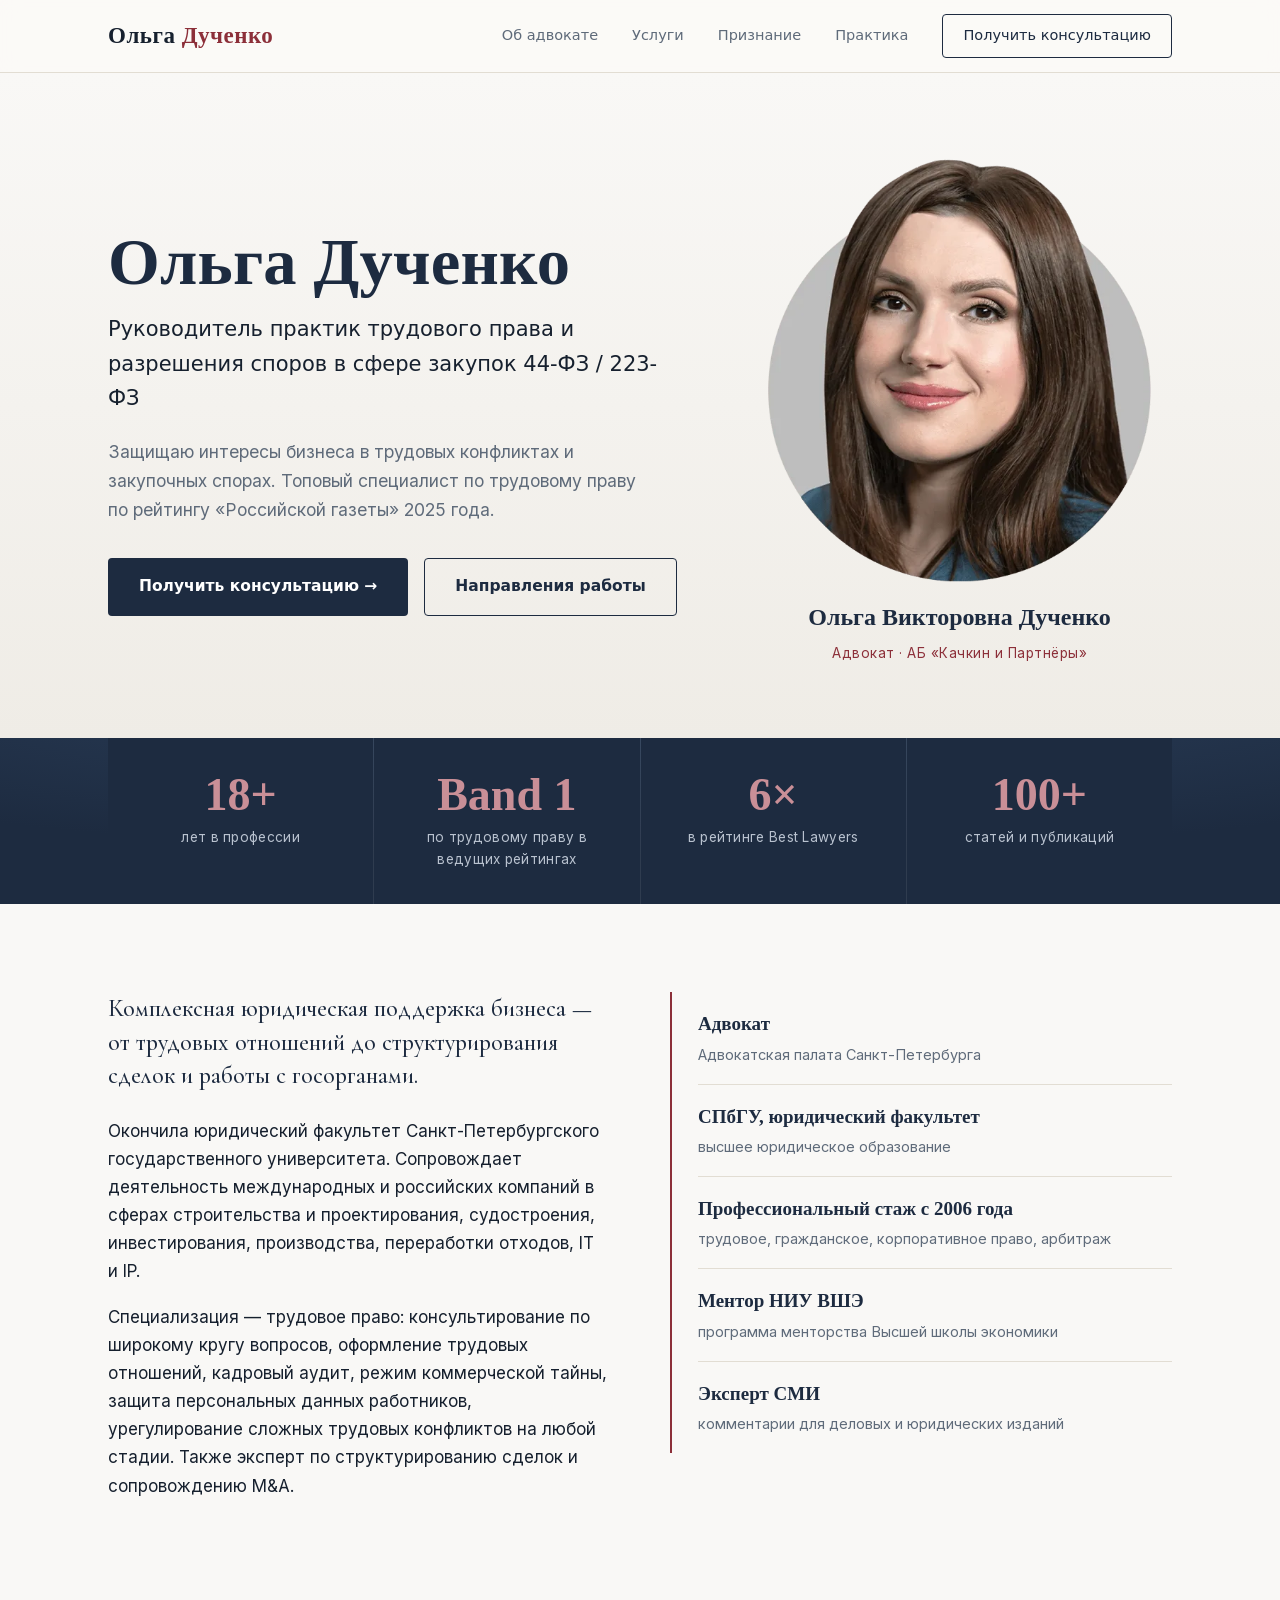
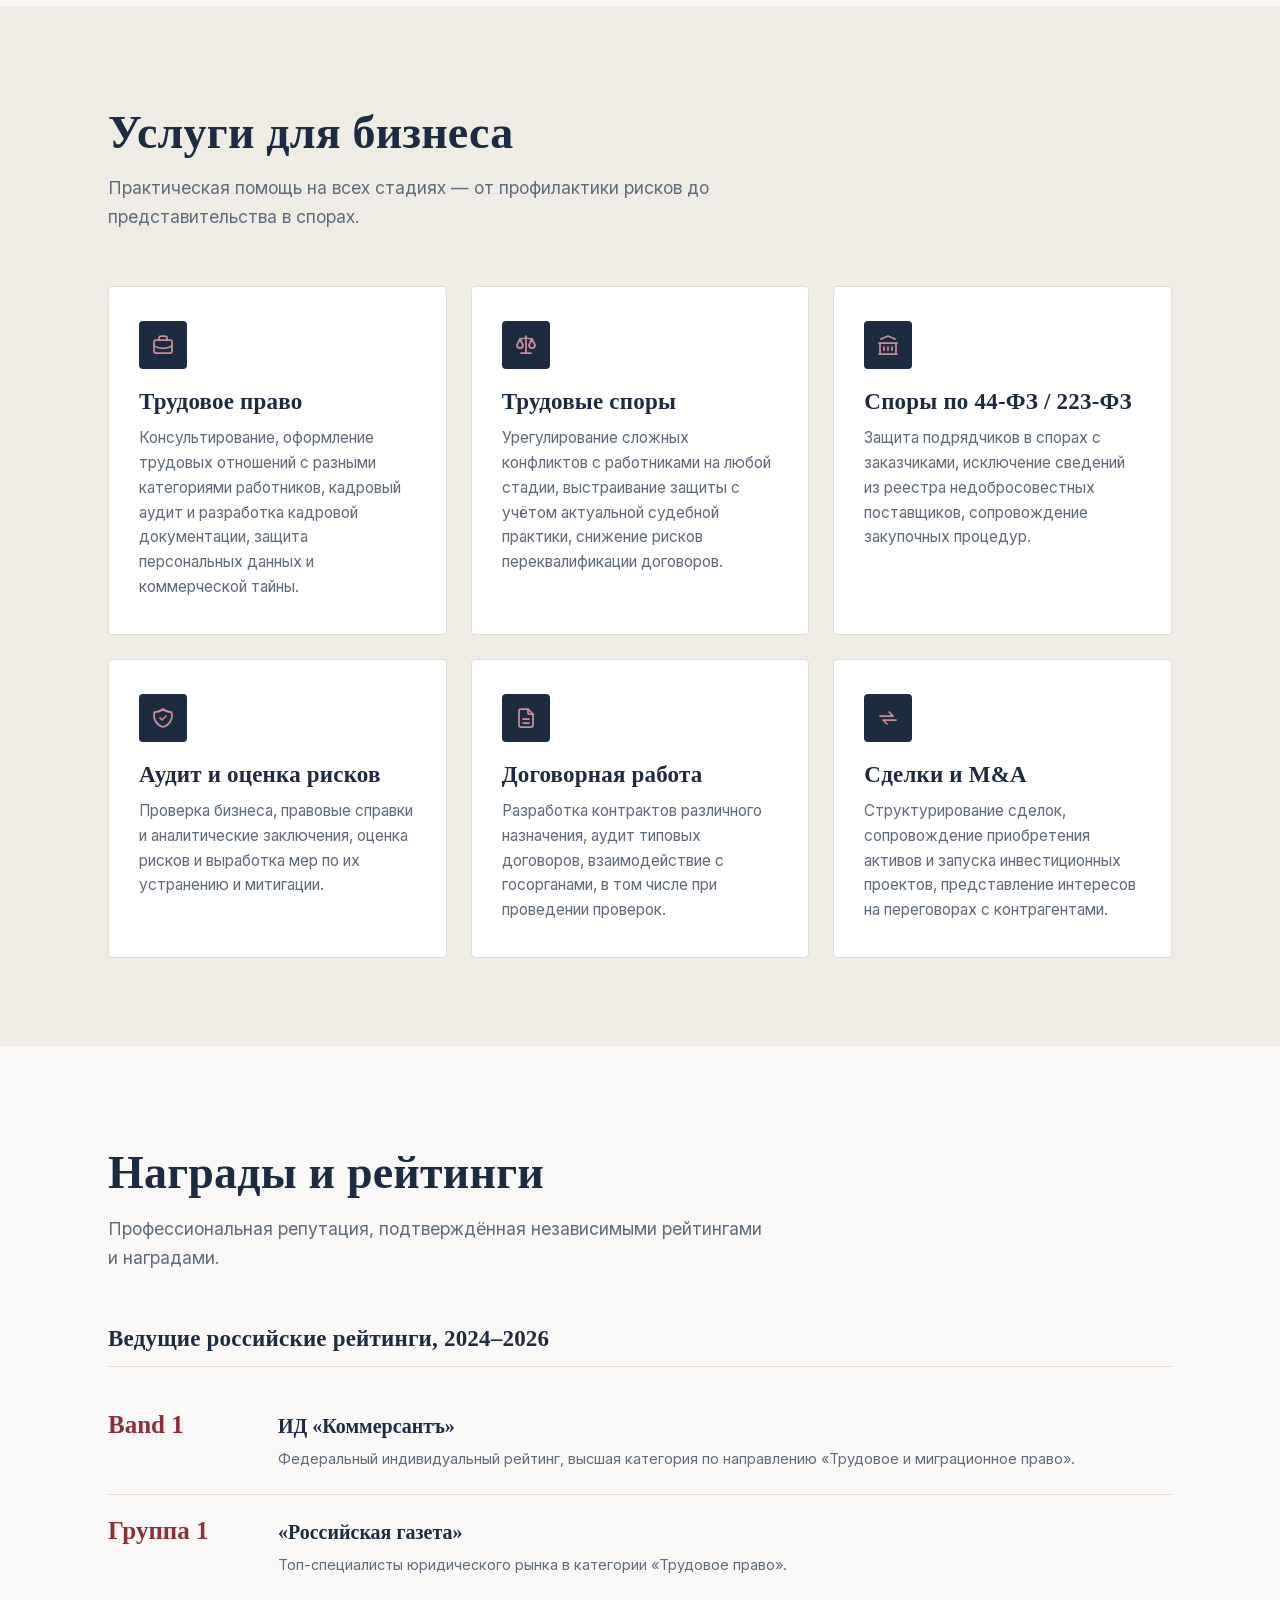
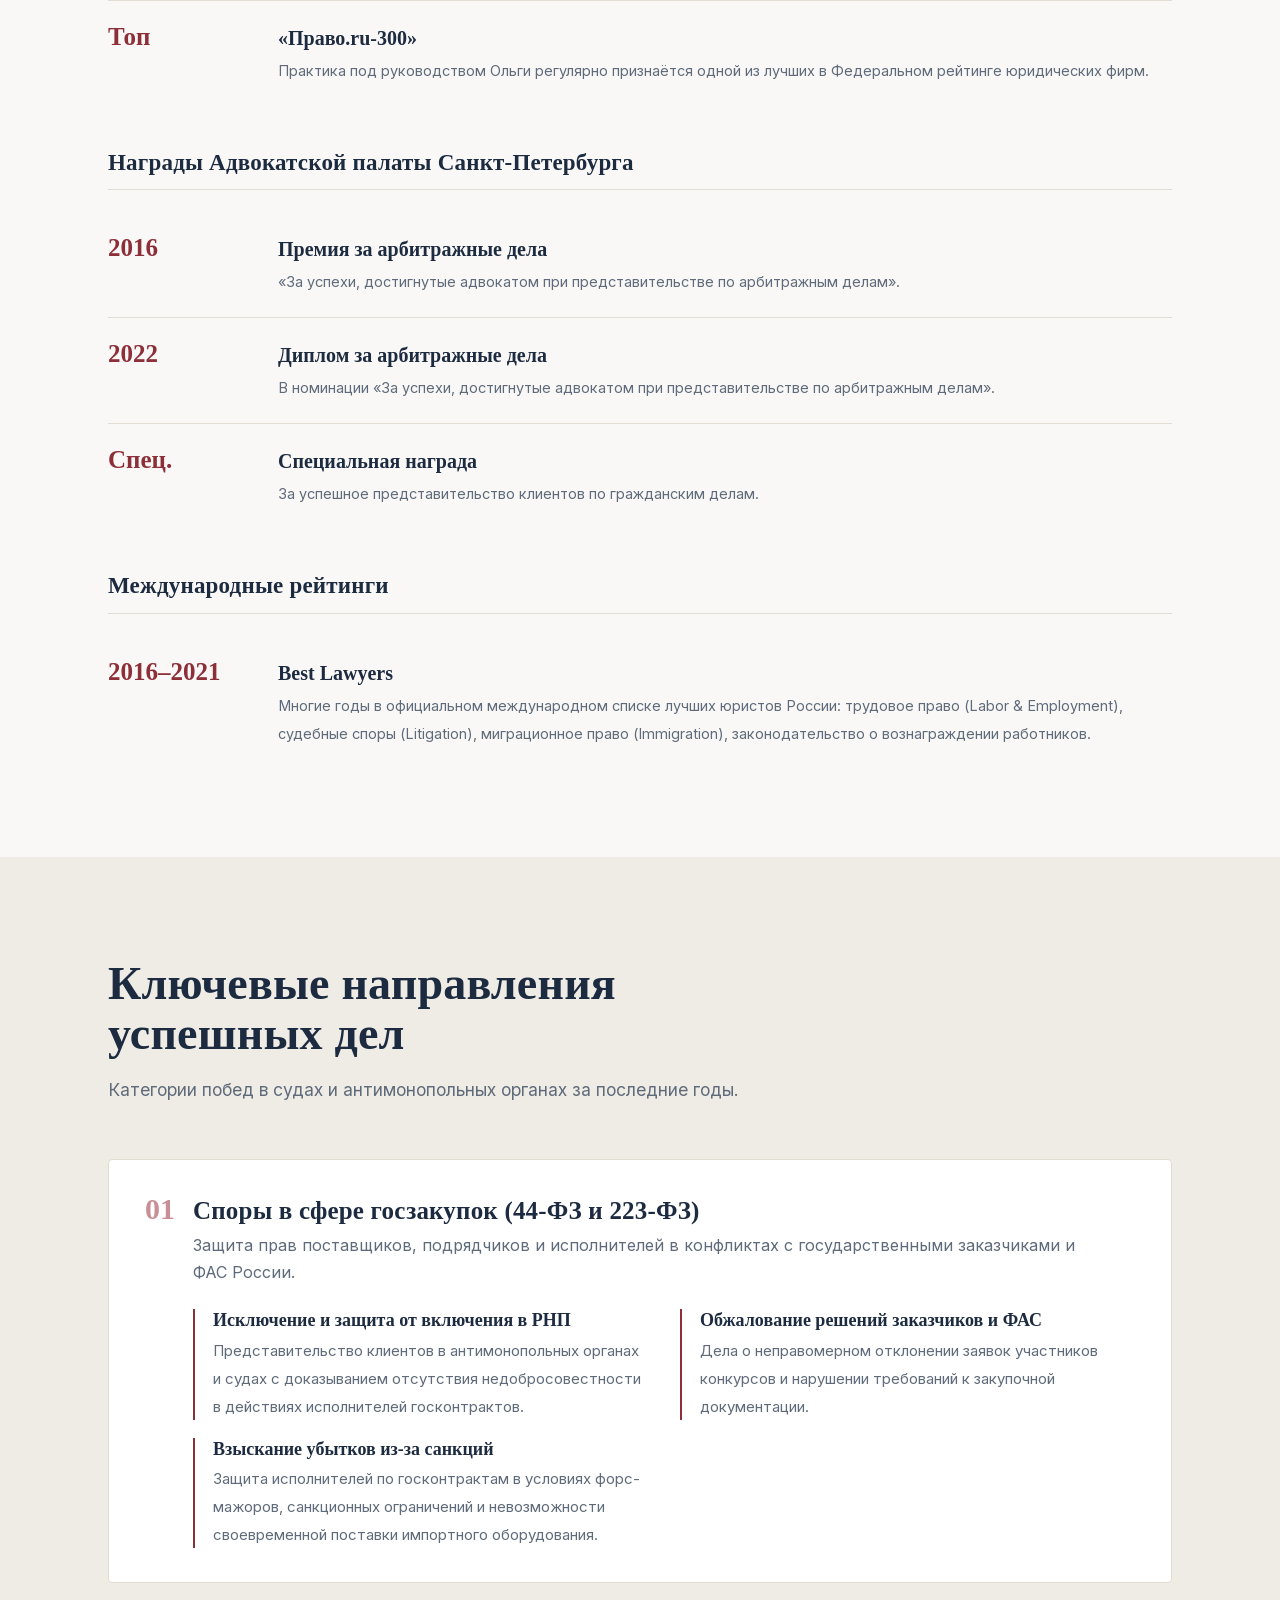
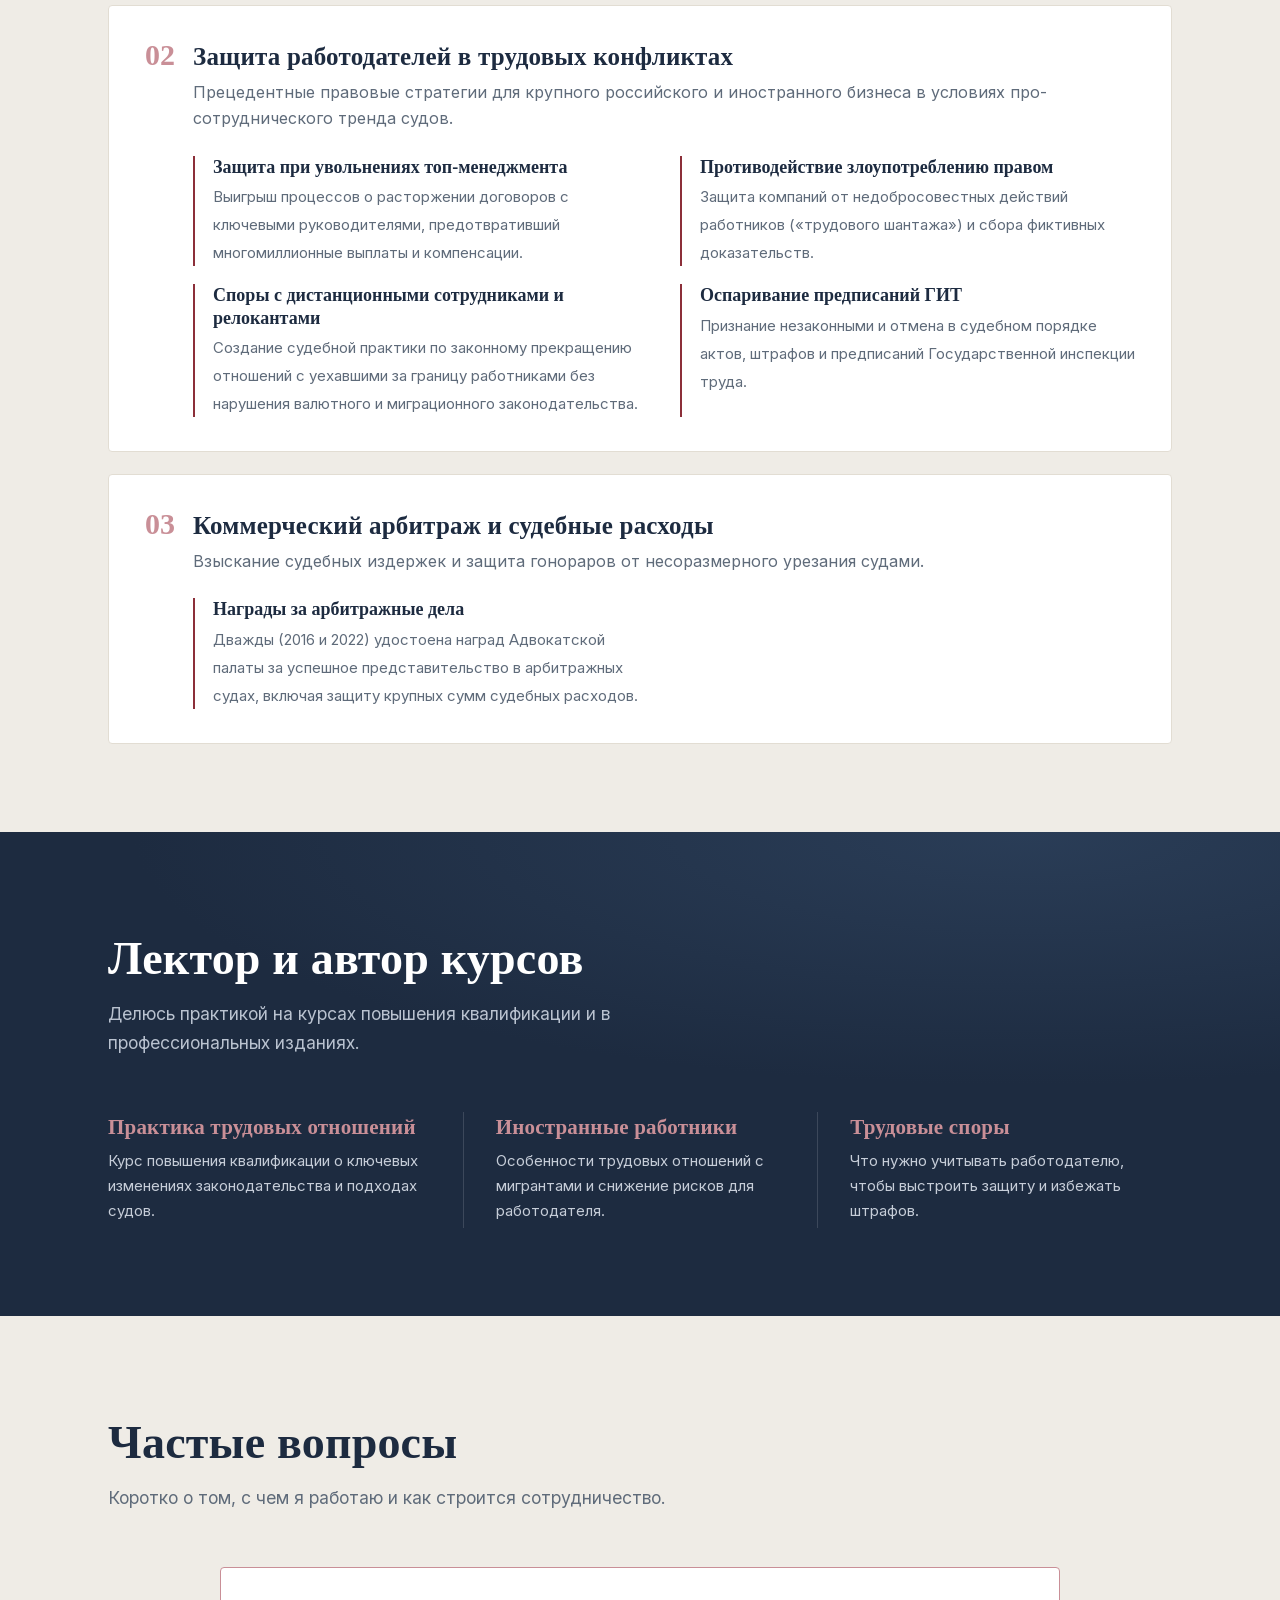
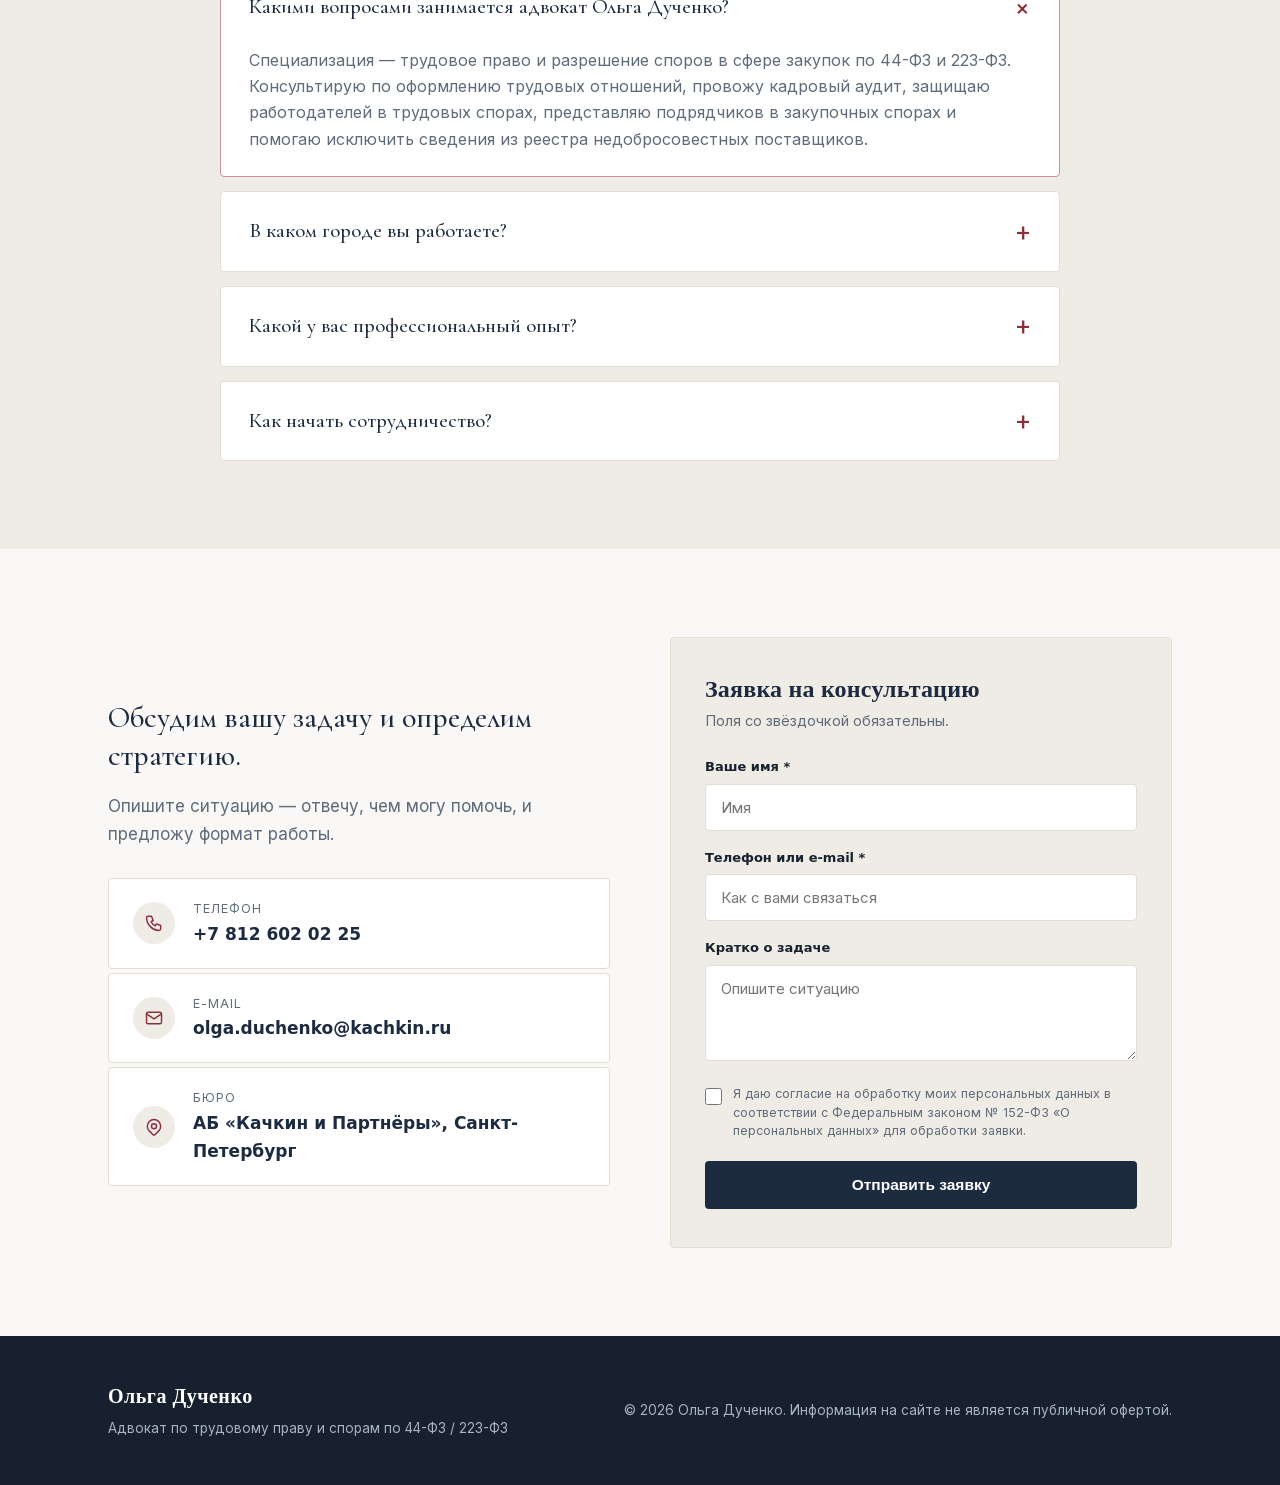
==== commit 0af816e5: "Add font files and update CSS for Cormorant Garamond and Inter fonts" ====
--- a/index.html
+++ b/index.html
@@ -31,11 +31,9 @@
 
 <meta name="theme-color" content="#1d2b40">
 <link rel="preload" as="image" href="img/DuchenkoOlga_540px.webp" type="image/webp" fetchpriority="high">
-<link rel="preconnect" href="https://fonts.googleapis.com">
-<link rel="preconnect" href="https://fonts.gstatic.com" crossorigin>
-<link rel="preload" as="style" href="https://fonts.googleapis.com/css2?family=Cormorant+Garamond:wght@500;600;700&family=Inter:wght@400;500;600&display=swap">
-<link rel="stylesheet" href="https://fonts.googleapis.com/css2?family=Cormorant+Garamond:wght@500;600;700&family=Inter:wght@400;500;600&display=swap" media="print" onload="this.media='all'">
-<noscript><link rel="stylesheet" href="https://fonts.googleapis.com/css2?family=Cormorant+Garamond:wght@500;600;700&family=Inter:wght@400;500;600&display=swap"></noscript>
+<link rel="preload" as="font" type="font/woff2" href="fonts/Inter-400-cyrillic-e34c5f.woff2" crossorigin>
+<link rel="preload" as="font" type="font/woff2" href="fonts/CormorantGaramond-500-cyrillic-44d82a.woff2" crossorigin>
+<link rel="stylesheet" href="fonts/fonts.css">
 
 <link rel="apple-touch-icon" sizes="180x180" href="/img/apple-touch-icon.png">
 <link rel="icon" type="image/png" sizes="32x32" href="/img/favicon-32x32.png">
--- a/fonts/fonts.css
+++ b/fonts/fonts.css
@@ -0,0 +1,324 @@
+/* cyrillic-ext */
+@font-face {
+  font-family: 'Cormorant Garamond';
+  font-style: normal;
+  font-weight: 500;
+  font-display: swap;
+  src: url(./CormorantGaramond-500-cyrillic-ext-dd44b6.woff2) format('woff2');
+  unicode-range: U+0460-052F, U+1C80-1C8A, U+20B4, U+2DE0-2DFF, U+A640-A69F, U+FE2E-FE2F;
+}
+/* cyrillic */
+@font-face {
+  font-family: 'Cormorant Garamond';
+  font-style: normal;
+  font-weight: 500;
+  font-display: swap;
+  src: url(./CormorantGaramond-500-cyrillic-44d82a.woff2) format('woff2');
+  unicode-range: U+0301, U+0400-045F, U+0490-0491, U+04B0-04B1, U+2116;
+}
+/* vietnamese */
+@font-face {
+  font-family: 'Cormorant Garamond';
+  font-style: normal;
+  font-weight: 500;
+  font-display: swap;
+  src: url(./CormorantGaramond-500-vietnamese-7f5a19.woff2) format('woff2');
+  unicode-range: U+0102-0103, U+0110-0111, U+0128-0129, U+0168-0169, U+01A0-01A1, U+01AF-01B0, U+0300-0301, U+0303-0304, U+0308-0309, U+0323, U+0329, U+1EA0-1EF9, U+20AB;
+}
+/* latin-ext */
+@font-face {
+  font-family: 'Cormorant Garamond';
+  font-style: normal;
+  font-weight: 500;
+  font-display: swap;
+  src: url(./CormorantGaramond-500-latin-ext-211149.woff2) format('woff2');
+  unicode-range: U+0100-02BA, U+02BD-02C5, U+02C7-02CC, U+02CE-02D7, U+02DD-02FF, U+0304, U+0308, U+0329, U+1D00-1DBF, U+1E00-1E9F, U+1EF2-1EFF, U+2020, U+20A0-20AB, U+20AD-20C0, U+2113, U+2C60-2C7F, U+A720-A7FF;
+}
+/* latin */
+@font-face {
+  font-family: 'Cormorant Garamond';
+  font-style: normal;
+  font-weight: 500;
+  font-display: swap;
+  src: url(./CormorantGaramond-500-latin-e99b45.woff2) format('woff2');
+  unicode-range: U+0000-00FF, U+0131, U+0152-0153, U+02BB-02BC, U+02C6, U+02DA, U+02DC, U+0304, U+0308, U+0329, U+2000-206F, U+20AC, U+2122, U+2191, U+2193, U+2212, U+2215, U+FEFF, U+FFFD;
+}
+/* cyrillic-ext */
+@font-face {
+  font-family: 'Cormorant Garamond';
+  font-style: normal;
+  font-weight: 600;
+  font-display: swap;
+  src: url(./CormorantGaramond-600-cyrillic-ext-dd44b6.woff2) format('woff2');
+  unicode-range: U+0460-052F, U+1C80-1C8A, U+20B4, U+2DE0-2DFF, U+A640-A69F, U+FE2E-FE2F;
+}
+/* cyrillic */
+@font-face {
+  font-family: 'Cormorant Garamond';
+  font-style: normal;
+  font-weight: 600;
+  font-display: swap;
+  src: url(./CormorantGaramond-600-cyrillic-44d82a.woff2) format('woff2');
+  unicode-range: U+0301, U+0400-045F, U+0490-0491, U+04B0-04B1, U+2116;
+}
+/* vietnamese */
+@font-face {
+  font-family: 'Cormorant Garamond';
+  font-style: normal;
+  font-weight: 600;
+  font-display: swap;
+  src: url(./CormorantGaramond-600-vietnamese-7f5a19.woff2) format('woff2');
+  unicode-range: U+0102-0103, U+0110-0111, U+0128-0129, U+0168-0169, U+01A0-01A1, U+01AF-01B0, U+0300-0301, U+0303-0304, U+0308-0309, U+0323, U+0329, U+1EA0-1EF9, U+20AB;
+}
+/* latin-ext */
+@font-face {
+  font-family: 'Cormorant Garamond';
+  font-style: normal;
+  font-weight: 600;
+  font-display: swap;
+  src: url(./CormorantGaramond-600-latin-ext-211149.woff2) format('woff2');
+  unicode-range: U+0100-02BA, U+02BD-02C5, U+02C7-02CC, U+02CE-02D7, U+02DD-02FF, U+0304, U+0308, U+0329, U+1D00-1DBF, U+1E00-1E9F, U+1EF2-1EFF, U+2020, U+20A0-20AB, U+20AD-20C0, U+2113, U+2C60-2C7F, U+A720-A7FF;
+}
+/* latin */
+@font-face {
+  font-family: 'Cormorant Garamond';
+  font-style: normal;
+  font-weight: 600;
+  font-display: swap;
+  src: url(./CormorantGaramond-600-latin-e99b45.woff2) format('woff2');
+  unicode-range: U+0000-00FF, U+0131, U+0152-0153, U+02BB-02BC, U+02C6, U+02DA, U+02DC, U+0304, U+0308, U+0329, U+2000-206F, U+20AC, U+2122, U+2191, U+2193, U+2212, U+2215, U+FEFF, U+FFFD;
+}
+/* cyrillic-ext */
+@font-face {
+  font-family: 'Cormorant Garamond';
+  font-style: normal;
+  font-weight: 700;
+  font-display: swap;
+  src: url(./CormorantGaramond-700-cyrillic-ext-dd44b6.woff2) format('woff2');
+  unicode-range: U+0460-052F, U+1C80-1C8A, U+20B4, U+2DE0-2DFF, U+A640-A69F, U+FE2E-FE2F;
+}
+/* cyrillic */
+@font-face {
+  font-family: 'Cormorant Garamond';
+  font-style: normal;
+  font-weight: 700;
+  font-display: swap;
+  src: url(./CormorantGaramond-700-cyrillic-44d82a.woff2) format('woff2');
+  unicode-range: U+0301, U+0400-045F, U+0490-0491, U+04B0-04B1, U+2116;
+}
+/* vietnamese */
+@font-face {
+  font-family: 'Cormorant Garamond';
+  font-style: normal;
+  font-weight: 700;
+  font-display: swap;
+  src: url(./CormorantGaramond-700-vietnamese-7f5a19.woff2) format('woff2');
+  unicode-range: U+0102-0103, U+0110-0111, U+0128-0129, U+0168-0169, U+01A0-01A1, U+01AF-01B0, U+0300-0301, U+0303-0304, U+0308-0309, U+0323, U+0329, U+1EA0-1EF9, U+20AB;
+}
+/* latin-ext */
+@font-face {
+  font-family: 'Cormorant Garamond';
+  font-style: normal;
+  font-weight: 700;
+  font-display: swap;
+  src: url(./CormorantGaramond-700-latin-ext-211149.woff2) format('woff2');
+  unicode-range: U+0100-02BA, U+02BD-02C5, U+02C7-02CC, U+02CE-02D7, U+02DD-02FF, U+0304, U+0308, U+0329, U+1D00-1DBF, U+1E00-1E9F, U+1EF2-1EFF, U+2020, U+20A0-20AB, U+20AD-20C0, U+2113, U+2C60-2C7F, U+A720-A7FF;
+}
+/* latin */
+@font-face {
+  font-family: 'Cormorant Garamond';
+  font-style: normal;
+  font-weight: 700;
+  font-display: swap;
+  src: url(./CormorantGaramond-700-latin-e99b45.woff2) format('woff2');
+  unicode-range: U+0000-00FF, U+0131, U+0152-0153, U+02BB-02BC, U+02C6, U+02DA, U+02DC, U+0304, U+0308, U+0329, U+2000-206F, U+20AC, U+2122, U+2191, U+2193, U+2212, U+2215, U+FEFF, U+FFFD;
+}
+/* cyrillic-ext */
+@font-face {
+  font-family: 'Inter';
+  font-style: normal;
+  font-weight: 400;
+  font-display: swap;
+  src: url(./Inter-400-cyrillic-ext-724915.woff2) format('woff2');
+  unicode-range: U+0460-052F, U+1C80-1C8A, U+20B4, U+2DE0-2DFF, U+A640-A69F, U+FE2E-FE2F;
+}
+/* cyrillic */
+@font-face {
+  font-family: 'Inter';
+  font-style: normal;
+  font-weight: 400;
+  font-display: swap;
+  src: url(./Inter-400-cyrillic-e34c5f.woff2) format('woff2');
+  unicode-range: U+0301, U+0400-045F, U+0490-0491, U+04B0-04B1, U+2116;
+}
+/* greek-ext */
+@font-face {
+  font-family: 'Inter';
+  font-style: normal;
+  font-weight: 400;
+  font-display: swap;
+  src: url(./Inter-400-greek-ext-6e1a6b.woff2) format('woff2');
+  unicode-range: U+1F00-1FFF;
+}
+/* greek */
+@font-face {
+  font-family: 'Inter';
+  font-style: normal;
+  font-weight: 400;
+  font-display: swap;
+  src: url(./Inter-400-greek-656bbe.woff2) format('woff2');
+  unicode-range: U+0370-0377, U+037A-037F, U+0384-038A, U+038C, U+038E-03A1, U+03A3-03FF;
+}
+/* vietnamese */
+@font-face {
+  font-family: 'Inter';
+  font-style: normal;
+  font-weight: 400;
+  font-display: swap;
+  src: url(./Inter-400-vietnamese-fc83e0.woff2) format('woff2');
+  unicode-range: U+0102-0103, U+0110-0111, U+0128-0129, U+0168-0169, U+01A0-01A1, U+01AF-01B0, U+0300-0301, U+0303-0304, U+0308-0309, U+0323, U+0329, U+1EA0-1EF9, U+20AB;
+}
+/* latin-ext */
+@font-face {
+  font-family: 'Inter';
+  font-style: normal;
+  font-weight: 400;
+  font-display: swap;
+  src: url(./Inter-400-latin-ext-749a30.woff2) format('woff2');
+  unicode-range: U+0100-02BA, U+02BD-02C5, U+02C7-02CC, U+02CE-02D7, U+02DD-02FF, U+0304, U+0308, U+0329, U+1D00-1DBF, U+1E00-1E9F, U+1EF2-1EFF, U+2020, U+20A0-20AB, U+20AD-20C0, U+2113, U+2C60-2C7F, U+A720-A7FF;
+}
+/* latin */
+@font-face {
+  font-family: 'Inter';
+  font-style: normal;
+  font-weight: 400;
+  font-display: swap;
+  src: url(./Inter-400-latin-1ab1ad.woff2) format('woff2');
+  unicode-range: U+0000-00FF, U+0131, U+0152-0153, U+02BB-02BC, U+02C6, U+02DA, U+02DC, U+0304, U+0308, U+0329, U+2000-206F, U+20AC, U+2122, U+2191, U+2193, U+2212, U+2215, U+FEFF, U+FFFD;
+}
+/* cyrillic-ext */
+@font-face {
+  font-family: 'Inter';
+  font-style: normal;
+  font-weight: 500;
+  font-display: swap;
+  src: url(./Inter-500-cyrillic-ext-724915.woff2) format('woff2');
+  unicode-range: U+0460-052F, U+1C80-1C8A, U+20B4, U+2DE0-2DFF, U+A640-A69F, U+FE2E-FE2F;
+}
+/* cyrillic */
+@font-face {
+  font-family: 'Inter';
+  font-style: normal;
+  font-weight: 500;
+  font-display: swap;
+  src: url(./Inter-500-cyrillic-e34c5f.woff2) format('woff2');
+  unicode-range: U+0301, U+0400-045F, U+0490-0491, U+04B0-04B1, U+2116;
+}
+/* greek-ext */
+@font-face {
+  font-family: 'Inter';
+  font-style: normal;
+  font-weight: 500;
+  font-display: swap;
+  src: url(./Inter-500-greek-ext-6e1a6b.woff2) format('woff2');
+  unicode-range: U+1F00-1FFF;
+}
+/* greek */
+@font-face {
+  font-family: 'Inter';
+  font-style: normal;
+  font-weight: 500;
+  font-display: swap;
+  src: url(./Inter-500-greek-656bbe.woff2) format('woff2');
+  unicode-range: U+0370-0377, U+037A-037F, U+0384-038A, U+038C, U+038E-03A1, U+03A3-03FF;
+}
+/* vietnamese */
+@font-face {
+  font-family: 'Inter';
+  font-style: normal;
+  font-weight: 500;
+  font-display: swap;
+  src: url(./Inter-500-vietnamese-fc83e0.woff2) format('woff2');
+  unicode-range: U+0102-0103, U+0110-0111, U+0128-0129, U+0168-0169, U+01A0-01A1, U+01AF-01B0, U+0300-0301, U+0303-0304, U+0308-0309, U+0323, U+0329, U+1EA0-1EF9, U+20AB;
+}
+/* latin-ext */
+@font-face {
+  font-family: 'Inter';
+  font-style: normal;
+  font-weight: 500;
+  font-display: swap;
+  src: url(./Inter-500-latin-ext-749a30.woff2) format('woff2');
+  unicode-range: U+0100-02BA, U+02BD-02C5, U+02C7-02CC, U+02CE-02D7, U+02DD-02FF, U+0304, U+0308, U+0329, U+1D00-1DBF, U+1E00-1E9F, U+1EF2-1EFF, U+2020, U+20A0-20AB, U+20AD-20C0, U+2113, U+2C60-2C7F, U+A720-A7FF;
+}
+/* latin */
+@font-face {
+  font-family: 'Inter';
+  font-style: normal;
+  font-weight: 500;
+  font-display: swap;
+  src: url(./Inter-500-latin-1ab1ad.woff2) format('woff2');
+  unicode-range: U+0000-00FF, U+0131, U+0152-0153, U+02BB-02BC, U+02C6, U+02DA, U+02DC, U+0304, U+0308, U+0329, U+2000-206F, U+20AC, U+2122, U+2191, U+2193, U+2212, U+2215, U+FEFF, U+FFFD;
+}
+/* cyrillic-ext */
+@font-face {
+  font-family: 'Inter';
+  font-style: normal;
+  font-weight: 600;
+  font-display: swap;
+  src: url(./Inter-600-cyrillic-ext-724915.woff2) format('woff2');
+  unicode-range: U+0460-052F, U+1C80-1C8A, U+20B4, U+2DE0-2DFF, U+A640-A69F, U+FE2E-FE2F;
+}
+/* cyrillic */
+@font-face {
+  font-family: 'Inter';
+  font-style: normal;
+  font-weight: 600;
+  font-display: swap;
+  src: url(./Inter-600-cyrillic-e34c5f.woff2) format('woff2');
+  unicode-range: U+0301, U+0400-045F, U+0490-0491, U+04B0-04B1, U+2116;
+}
+/* greek-ext */
+@font-face {
+  font-family: 'Inter';
+  font-style: normal;
+  font-weight: 600;
+  font-display: swap;
+  src: url(./Inter-600-greek-ext-6e1a6b.woff2) format('woff2');
+  unicode-range: U+1F00-1FFF;
+}
+/* greek */
+@font-face {
+  font-family: 'Inter';
+  font-style: normal;
+  font-weight: 600;
+  font-display: swap;
+  src: url(./Inter-600-greek-656bbe.woff2) format('woff2');
+  unicode-range: U+0370-0377, U+037A-037F, U+0384-038A, U+038C, U+038E-03A1, U+03A3-03FF;
+}
+/* vietnamese */
+@font-face {
+  font-family: 'Inter';
+  font-style: normal;
+  font-weight: 600;
+  font-display: swap;
+  src: url(./Inter-600-vietnamese-fc83e0.woff2) format('woff2');
+  unicode-range: U+0102-0103, U+0110-0111, U+0128-0129, U+0168-0169, U+01A0-01A1, U+01AF-01B0, U+0300-0301, U+0303-0304, U+0308-0309, U+0323, U+0329, U+1EA0-1EF9, U+20AB;
+}
+/* latin-ext */
+@font-face {
+  font-family: 'Inter';
+  font-style: normal;
+  font-weight: 600;
+  font-display: swap;
+  src: url(./Inter-600-latin-ext-749a30.woff2) format('woff2');
+  unicode-range: U+0100-02BA, U+02BD-02C5, U+02C7-02CC, U+02CE-02D7, U+02DD-02FF, U+0304, U+0308, U+0329, U+1D00-1DBF, U+1E00-1E9F, U+1EF2-1EFF, U+2020, U+20A0-20AB, U+20AD-20C0, U+2113, U+2C60-2C7F, U+A720-A7FF;
+}
+/* latin */
+@font-face {
+  font-family: 'Inter';
+  font-style: normal;
+  font-weight: 600;
+  font-display: swap;
+  src: url(./Inter-600-latin-1ab1ad.woff2) format('woff2');
+  unicode-range: U+0000-00FF, U+0131, U+0152-0153, U+02BB-02BC, U+02C6, U+02DA, U+02DC, U+0304, U+0308, U+0329, U+2000-206F, U+20AC, U+2122, U+2191, U+2193, U+2212, U+2215, U+FEFF, U+FFFD;
+}
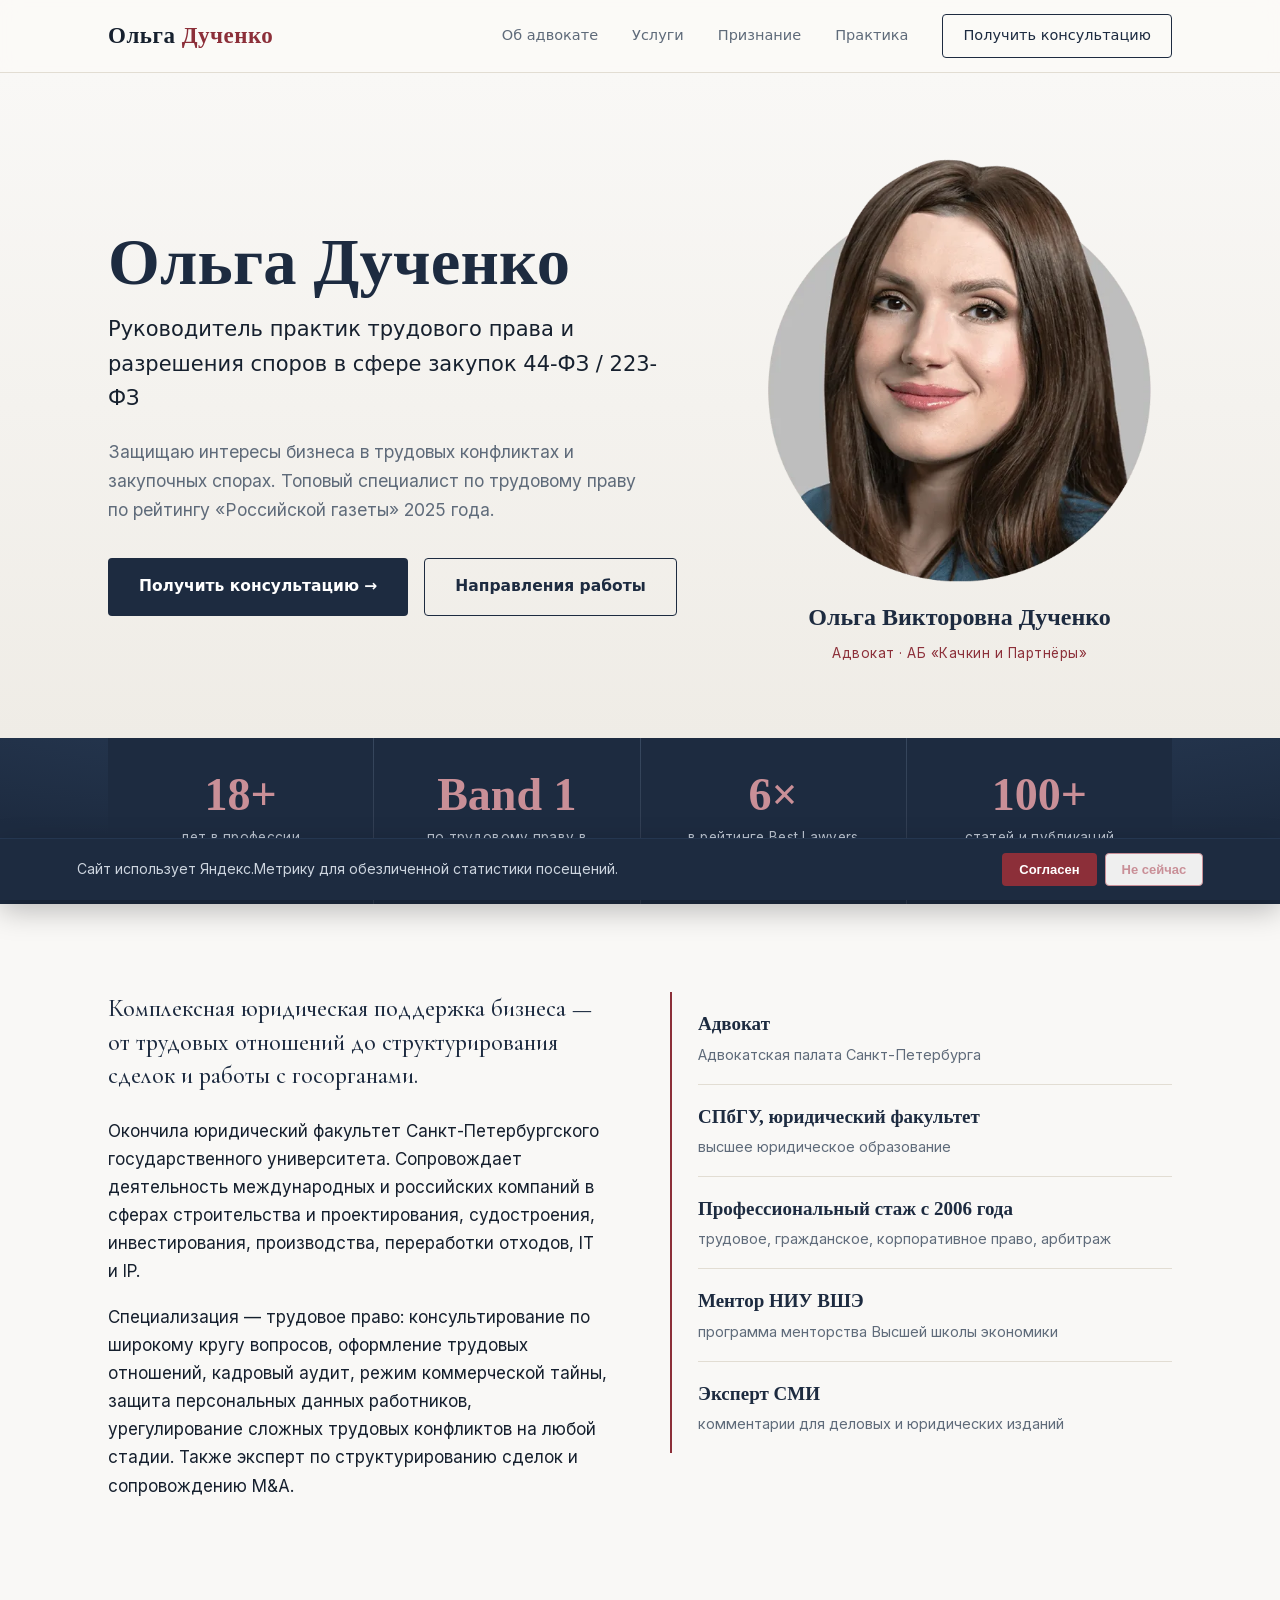
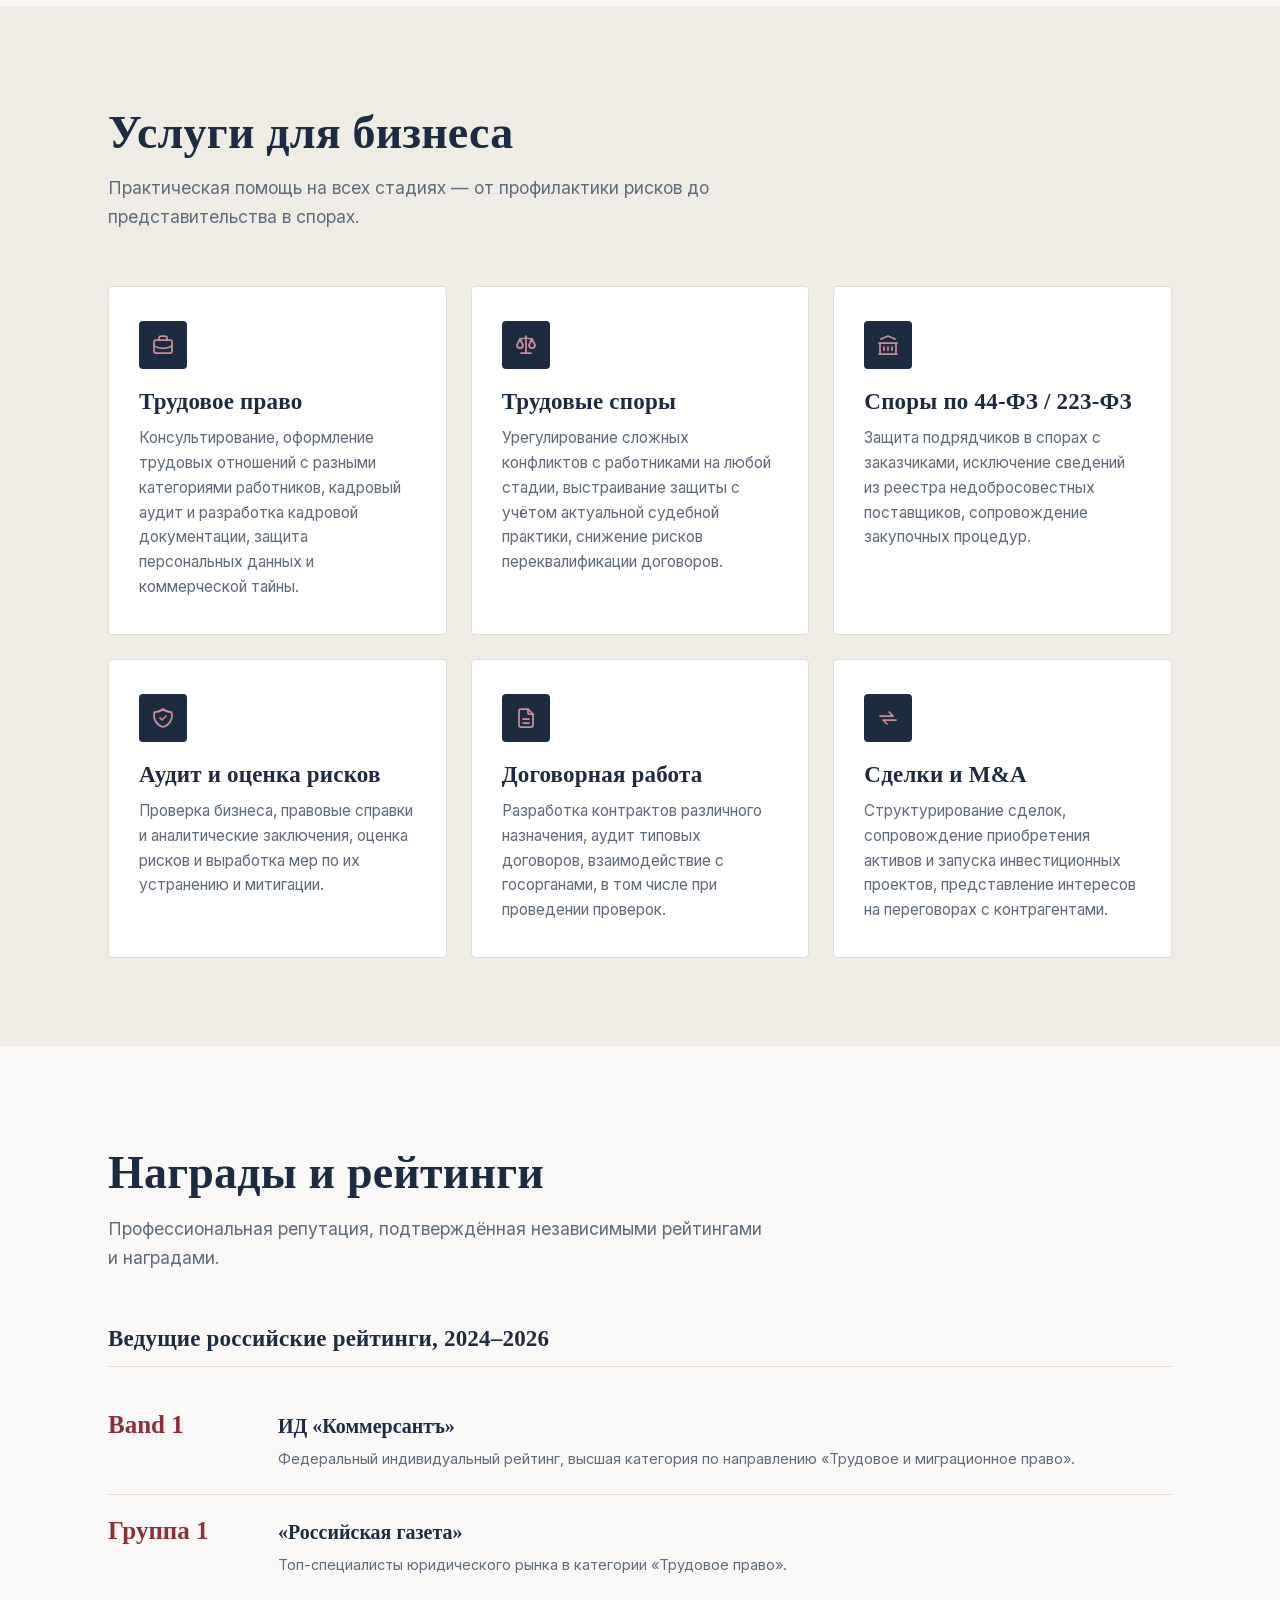
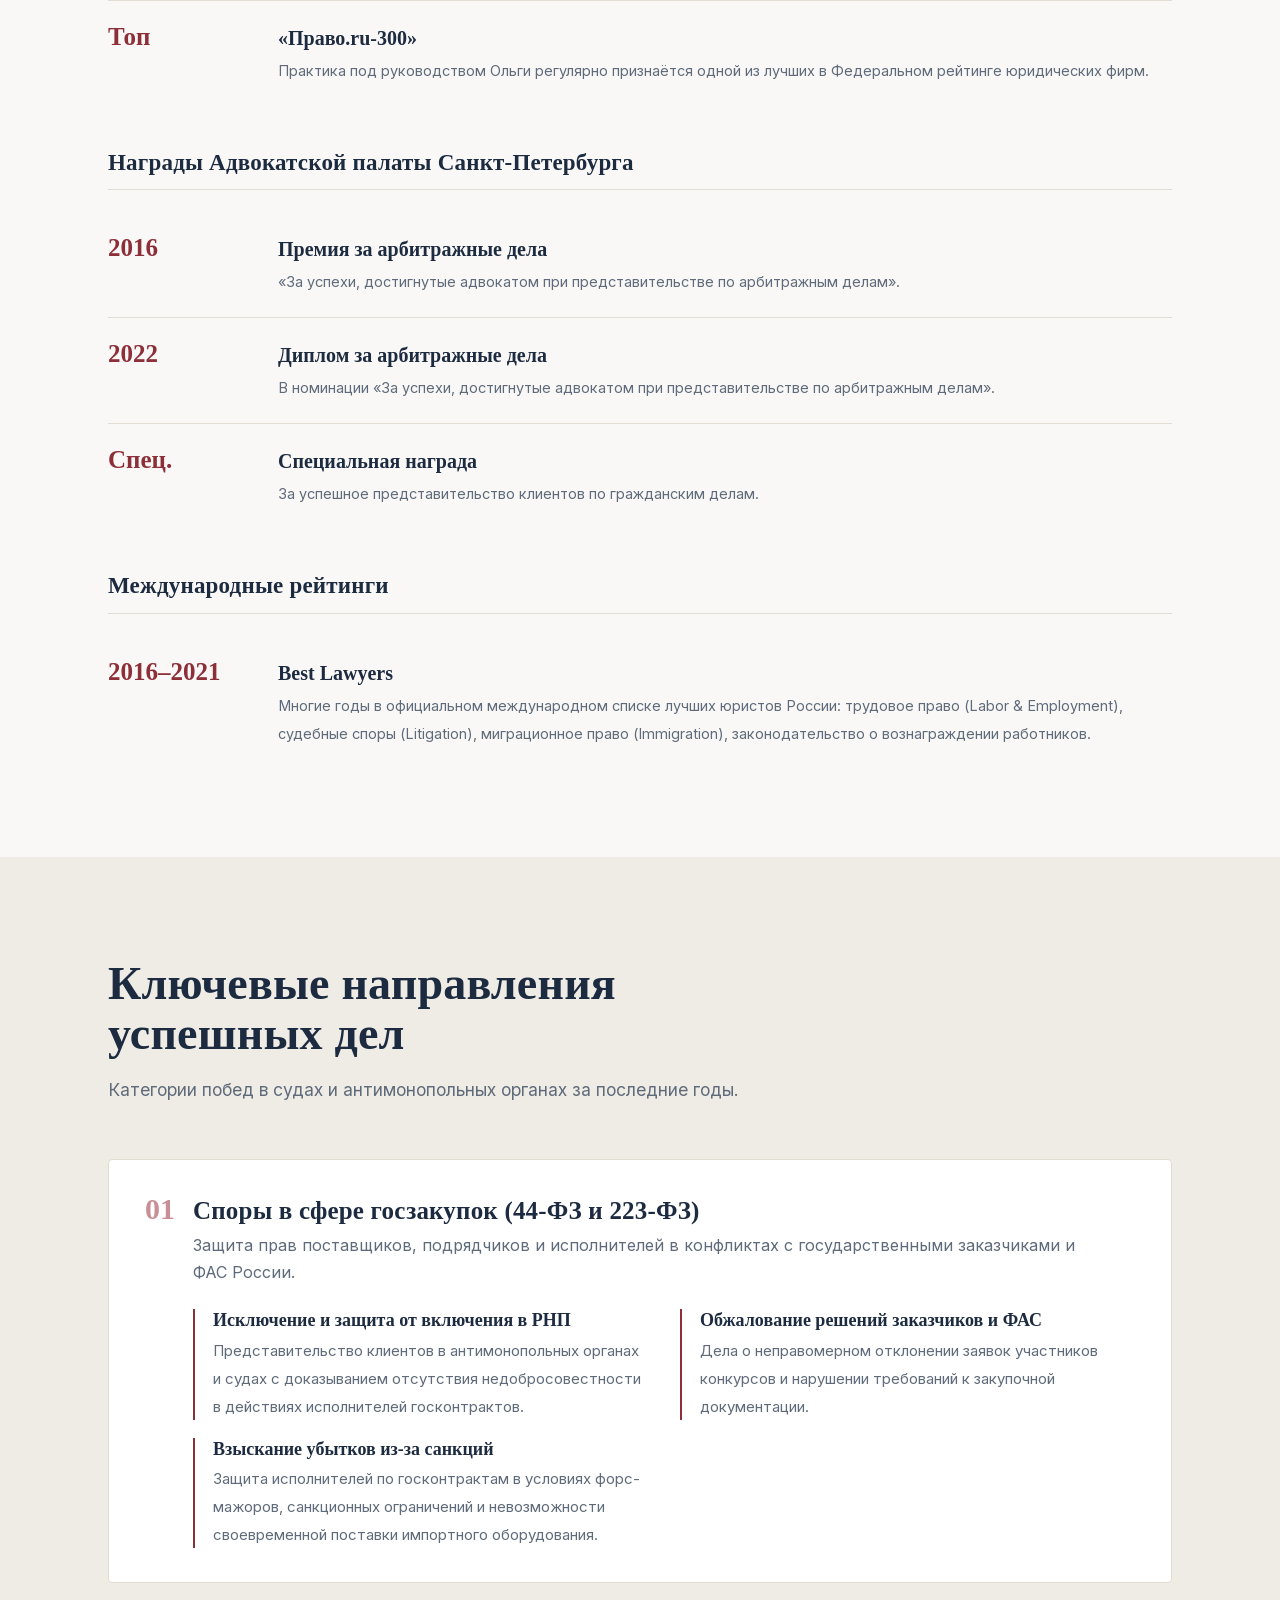
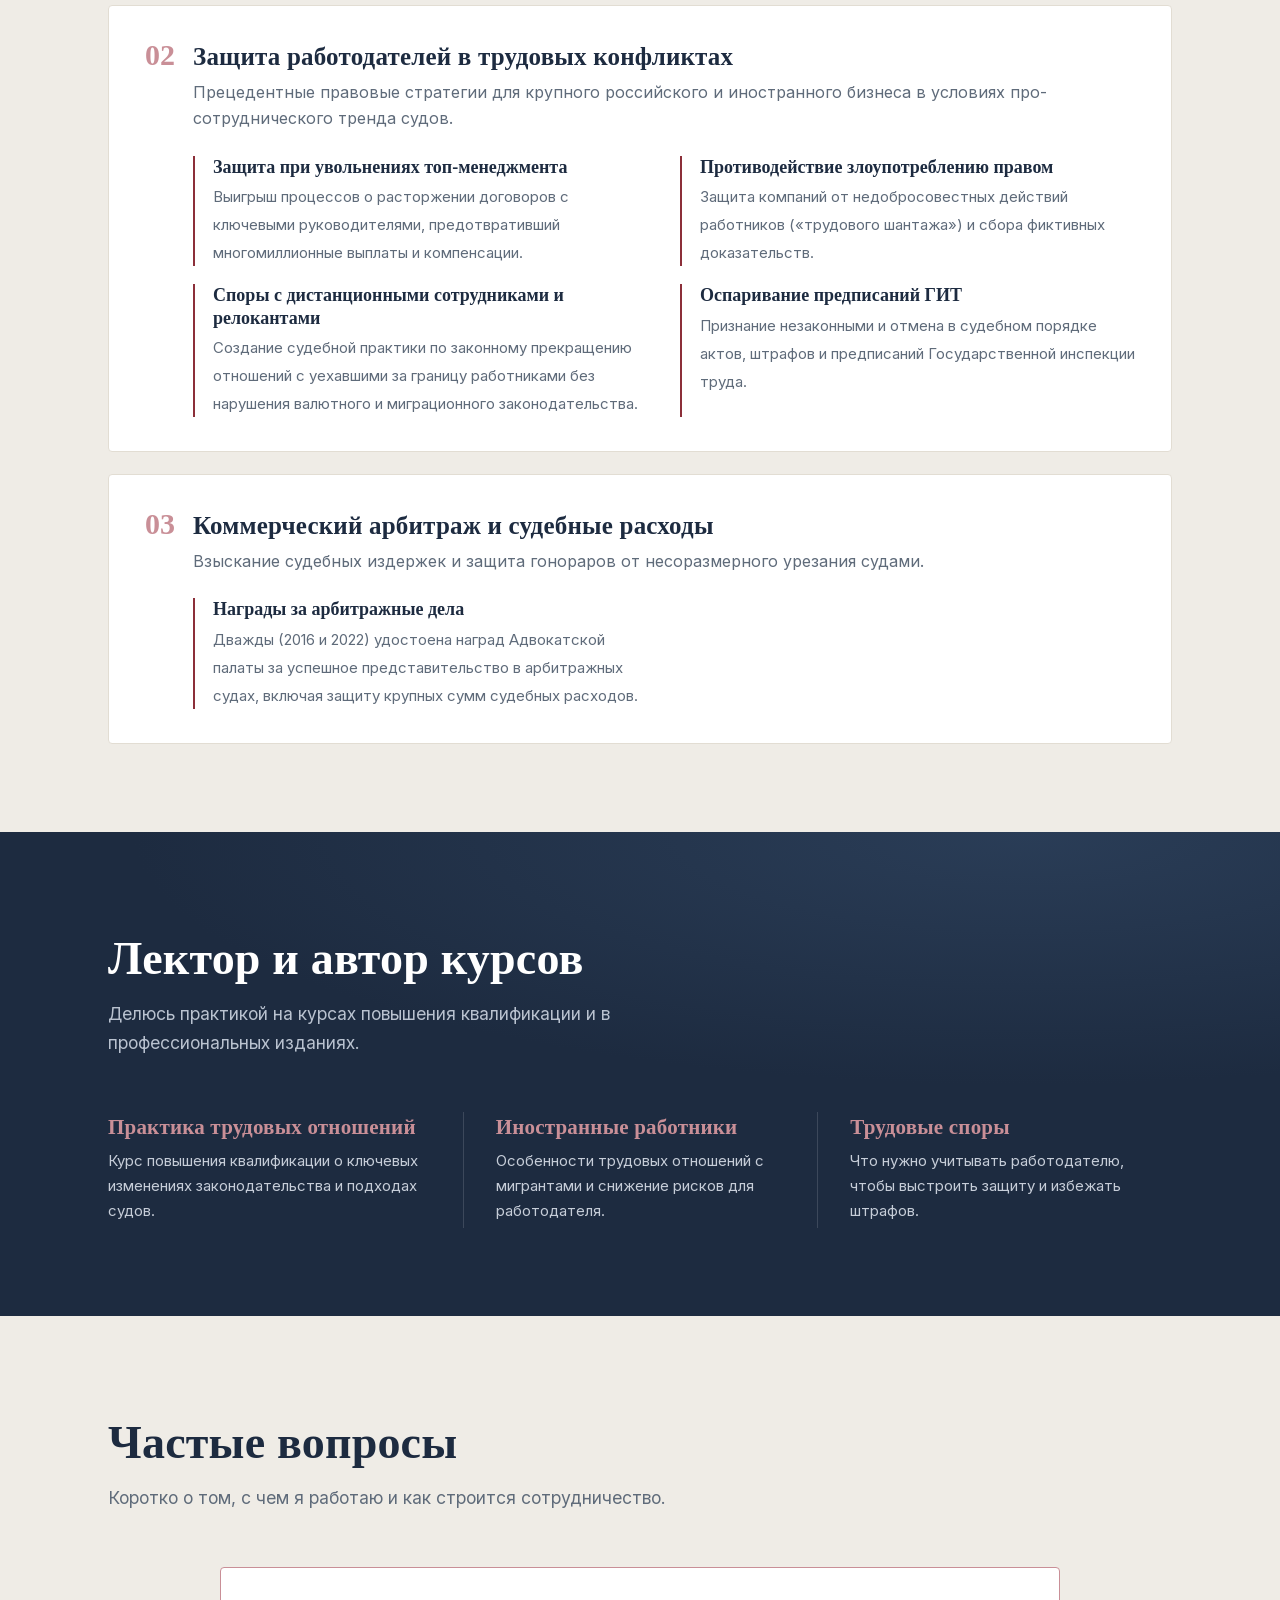
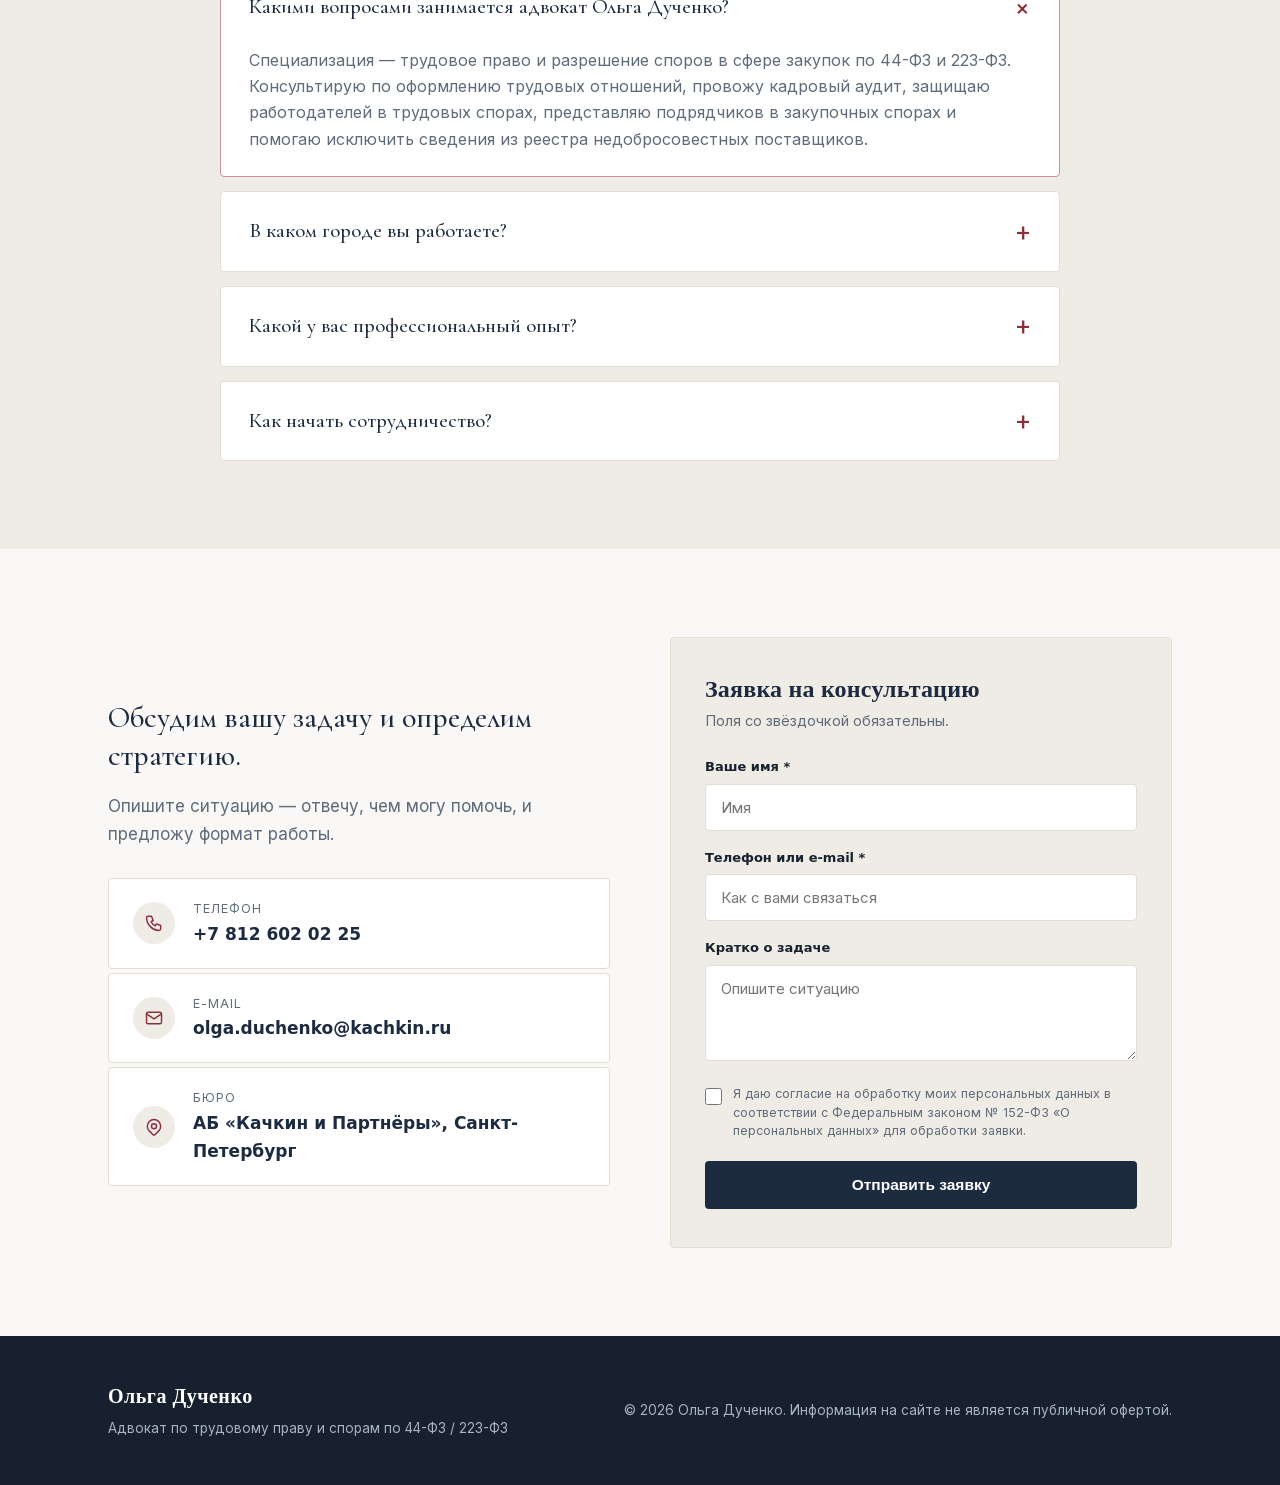
==== commit 8be3e9f6: "Добавить плашку согласия на сбор статистики и обновить загрузку Yandex.Metrika" ====
--- a/index.html
+++ b/index.html
@@ -304,6 +304,34 @@
   }
   @media(max-width:760px){
     .case-list{grid-template-columns:1fr}
+  }
+  /* плашка о сборе статистики */
+  .cookie-notice[hidden]{display:none}
+  .cookie-notice{
+    position:fixed;left:14px;right:14px;bottom:14px;z-index:1000;
+    background:var(--navy);color:var(--paper);
+    border:1px solid var(--navy-2);border-radius:var(--radius);
+    box-shadow:0 10px 30px rgba(0,0,0,.26);
+    padding:14px 16px;max-width:420px;margin:0 auto;
+  }
+  .cookie-notice p{font-size:12.5px;line-height:1.45;color:#cdd5df;margin-bottom:11px}
+  .cookie-notice a{color:var(--gold-soft)}
+  .cookie-notice .cookie-actions{display:flex;gap:8px}
+  .cookie-notice .btn{padding:8px 16px;font-size:13px}
+  .cookie-notice .btn-primary{background:var(--gold);color:var(--white)}
+  .cookie-notice .btn-primary:hover{background:#9c3742}
+  .cookie-notice .btn-ghost{border-color:var(--gold-soft);color:var(--gold-soft)}
+  .cookie-notice .btn-ghost:hover{background:rgba(201,143,151,.14)}
+  /* десктоп: строка во всю ширину, прибитая к низу */
+  @media(min-width:720px){
+    .cookie-notice{
+      left:0;right:0;bottom:0;max-width:none;margin:0;border-radius:0;
+      border:0;border-top:1px solid var(--navy-2);
+      display:flex;align-items:center;gap:24px;
+      padding:14px clamp(24px,6vw,80px);
+    }
+    .cookie-notice p{margin:0;font-size:14px;flex:1}
+    .cookie-notice .cookie-actions{flex-shrink:0}
   }
 </style>
 
@@ -766,14 +794,23 @@
     return false;
   }
 </script>
-<!-- Yandex.Metrika counter (отложенная загрузка до первого взаимодействия) -->
+<!-- плашка согласия на сбор статистики -->
+<div class="cookie-notice" id="cookie-notice" role="dialog" aria-live="polite" aria-label="Согласие на сбор статистики" hidden>
+  <p>Сайт использует Яндекс.Метрику для обезличенной статистики посещений.</p>
+  <div class="cookie-actions">
+    <button class="btn btn-primary" id="cookie-agree" type="button">Согласен</button>
+    <button class="btn btn-ghost" id="cookie-decline" type="button">Не сейчас</button>
+  </div>
+</div>
+
+<!-- Yandex.Metrika counter (загрузка только после согласия) -->
 <script type="text/javascript">
     // ym-заглушка определена сразу: вызовы (reachGoal) ставятся в очередь до загрузки скрипта
     window.ym = window.ym || function(){(window.ym.a=window.ym.a||[]).push(arguments)};
     window.ym.l = 1*new Date();
 
     (function(){
-      var loaded=false;
+      var KEY='stat-consent', loaded=false;
       function loadMetrika(){
         if(loaded) return; loaded=true;
         var r='https://mc.yandex.ru/metrika/tag.js?id=110036950';
@@ -781,12 +818,23 @@
         k.async=1; k.src=r; a.parentNode.insertBefore(k,a);
         ym(110036950,'init',{ssr:true,webvisor:true,clickmap:true,ecommerce:"dataLayer",referrer:document.referrer,url:location.href,accurateTrackBounce:true,trackLinks:true});
       }
-      var ev=['scroll','touchstart','click','keydown'];
-      function onFirst(){ ev.forEach(function(e){window.removeEventListener(e,onFirst);}); loadMetrika(); }
-      ev.forEach(function(e){ window.addEventListener(e,onFirst,{once:true,passive:true}); });
-      // фолбэк: загрузить в простое, если взаимодействия не было
-      if('requestIdleCallback' in window){ requestIdleCallback(loadMetrika,{timeout:5000}); }
-      else { setTimeout(loadMetrika,5000); }
+      function agreed(){ try{return localStorage.getItem(KEY)==='1';}catch(e){return false;} }
+      function declined(){ try{return sessionStorage.getItem(KEY)==='0';}catch(e){return false;} }
+
+      if(agreed()){ loadMetrika(); return; }
+      if(declined()){ return; }
+
+      var box=document.getElementById('cookie-notice');
+      if(!box) return;
+      box.hidden=false;
+      document.getElementById('cookie-agree').addEventListener('click',function(){
+        try{localStorage.setItem(KEY,'1');}catch(e){}
+        box.hidden=true; loadMetrika();
+      });
+      document.getElementById('cookie-decline').addEventListener('click',function(){
+        try{sessionStorage.setItem(KEY,'0');}catch(e){}
+        box.hidden=true;
+      });
     })();
 </script>
 <noscript><div><img src="https://mc.yandex.ru/watch/110036950" style="position:absolute; left:-9999px;" alt="" /></div></noscript>
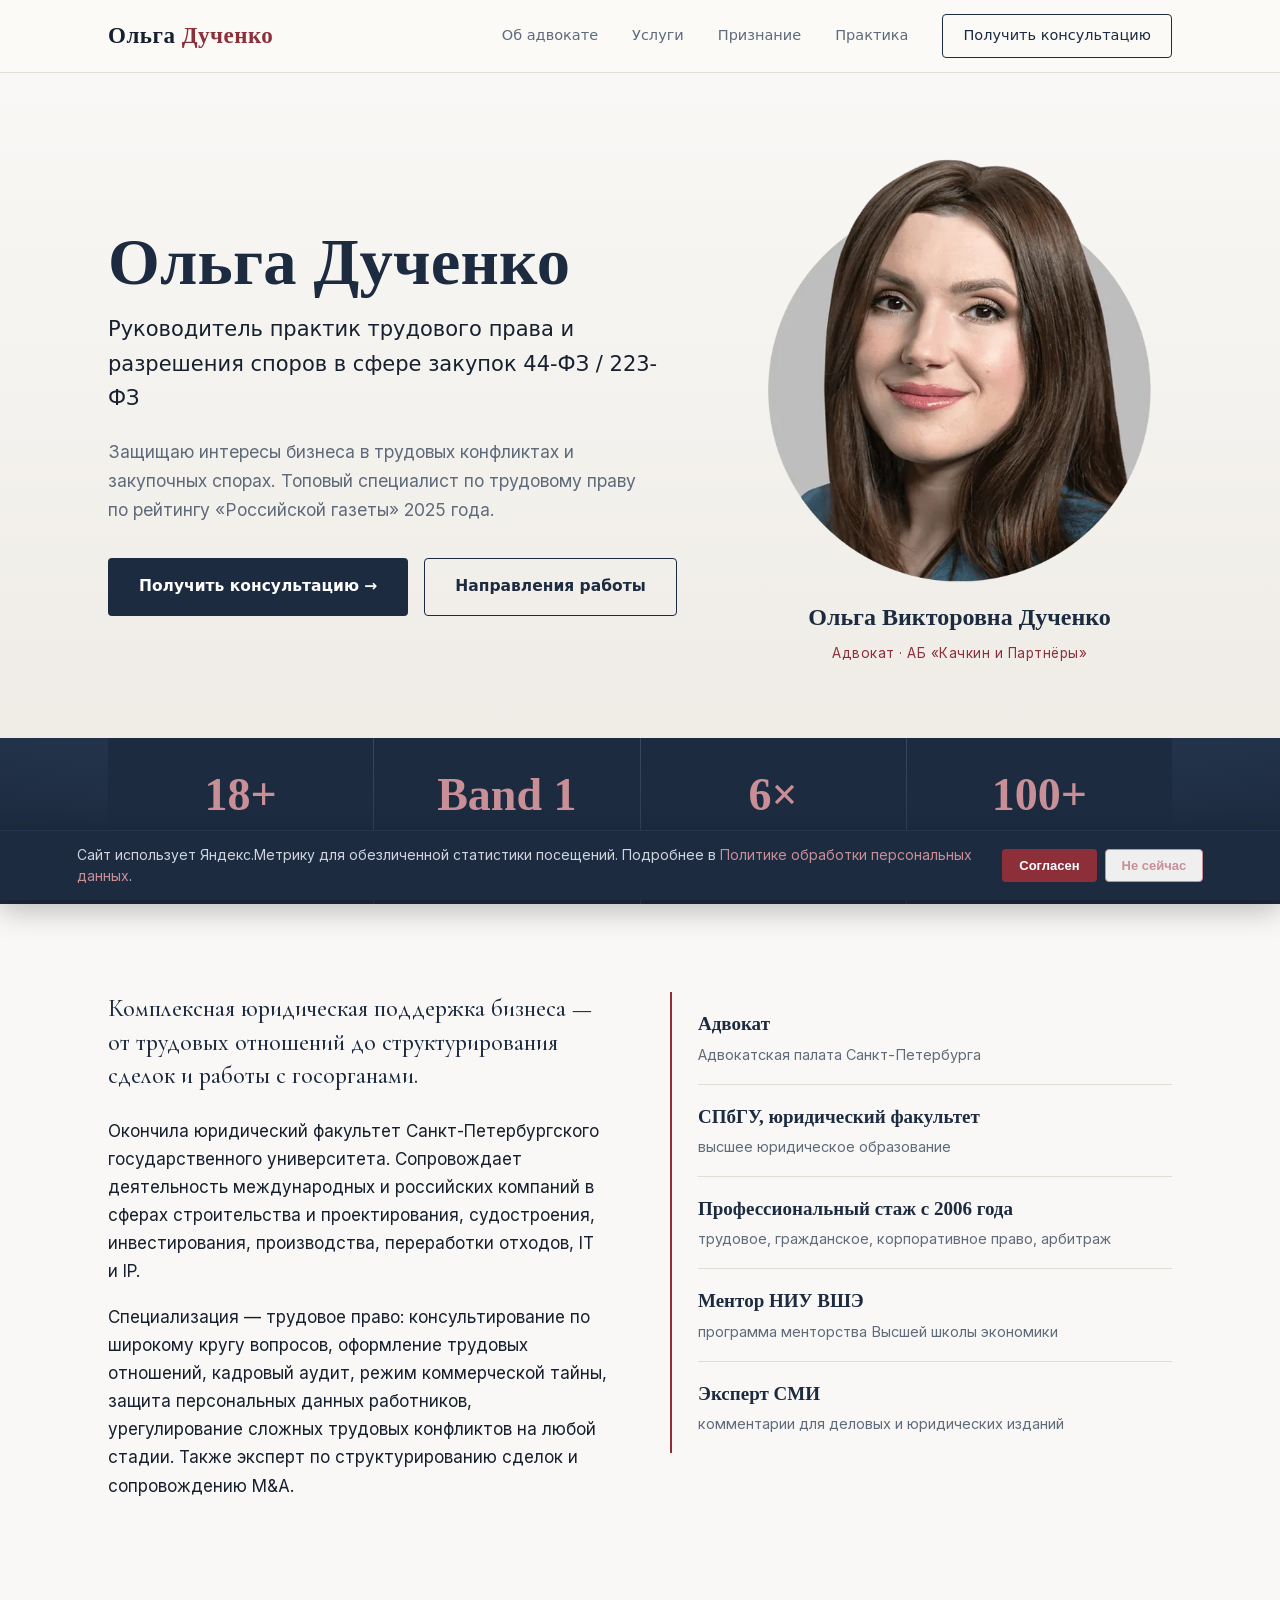
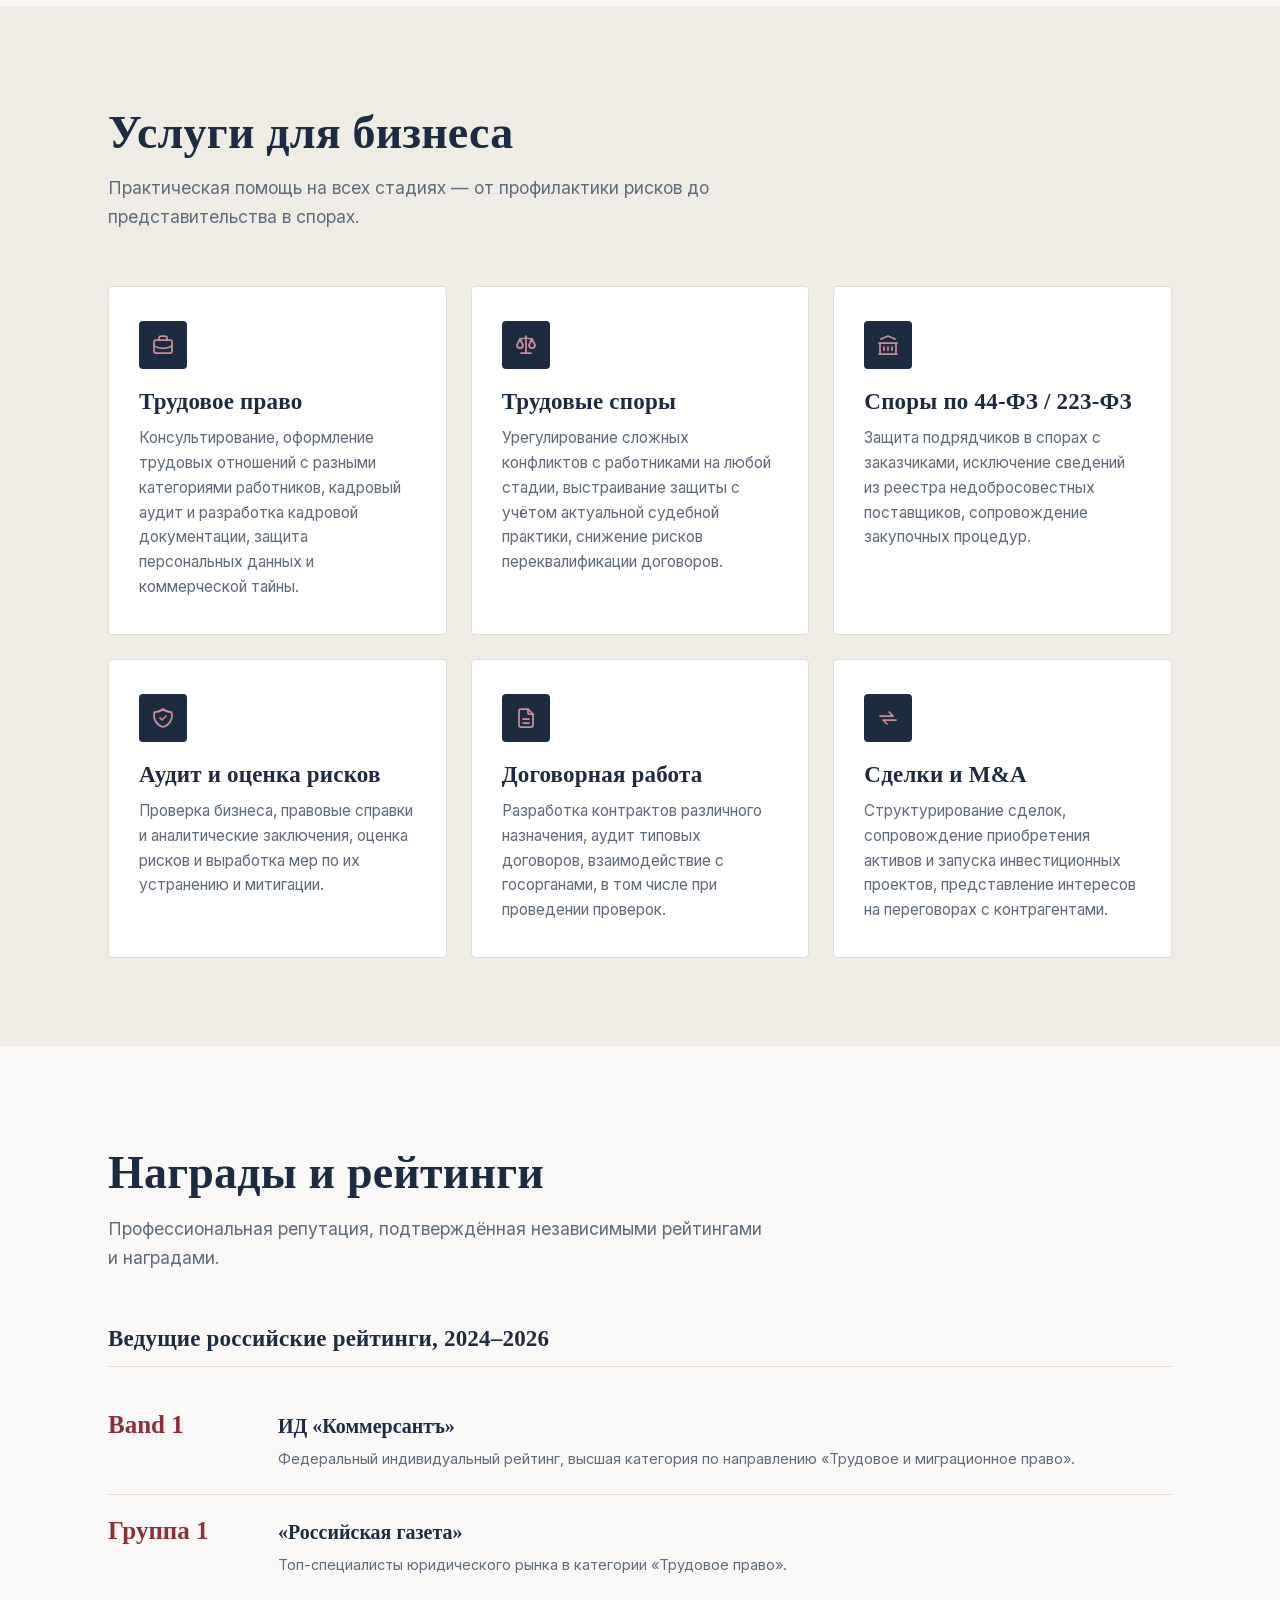
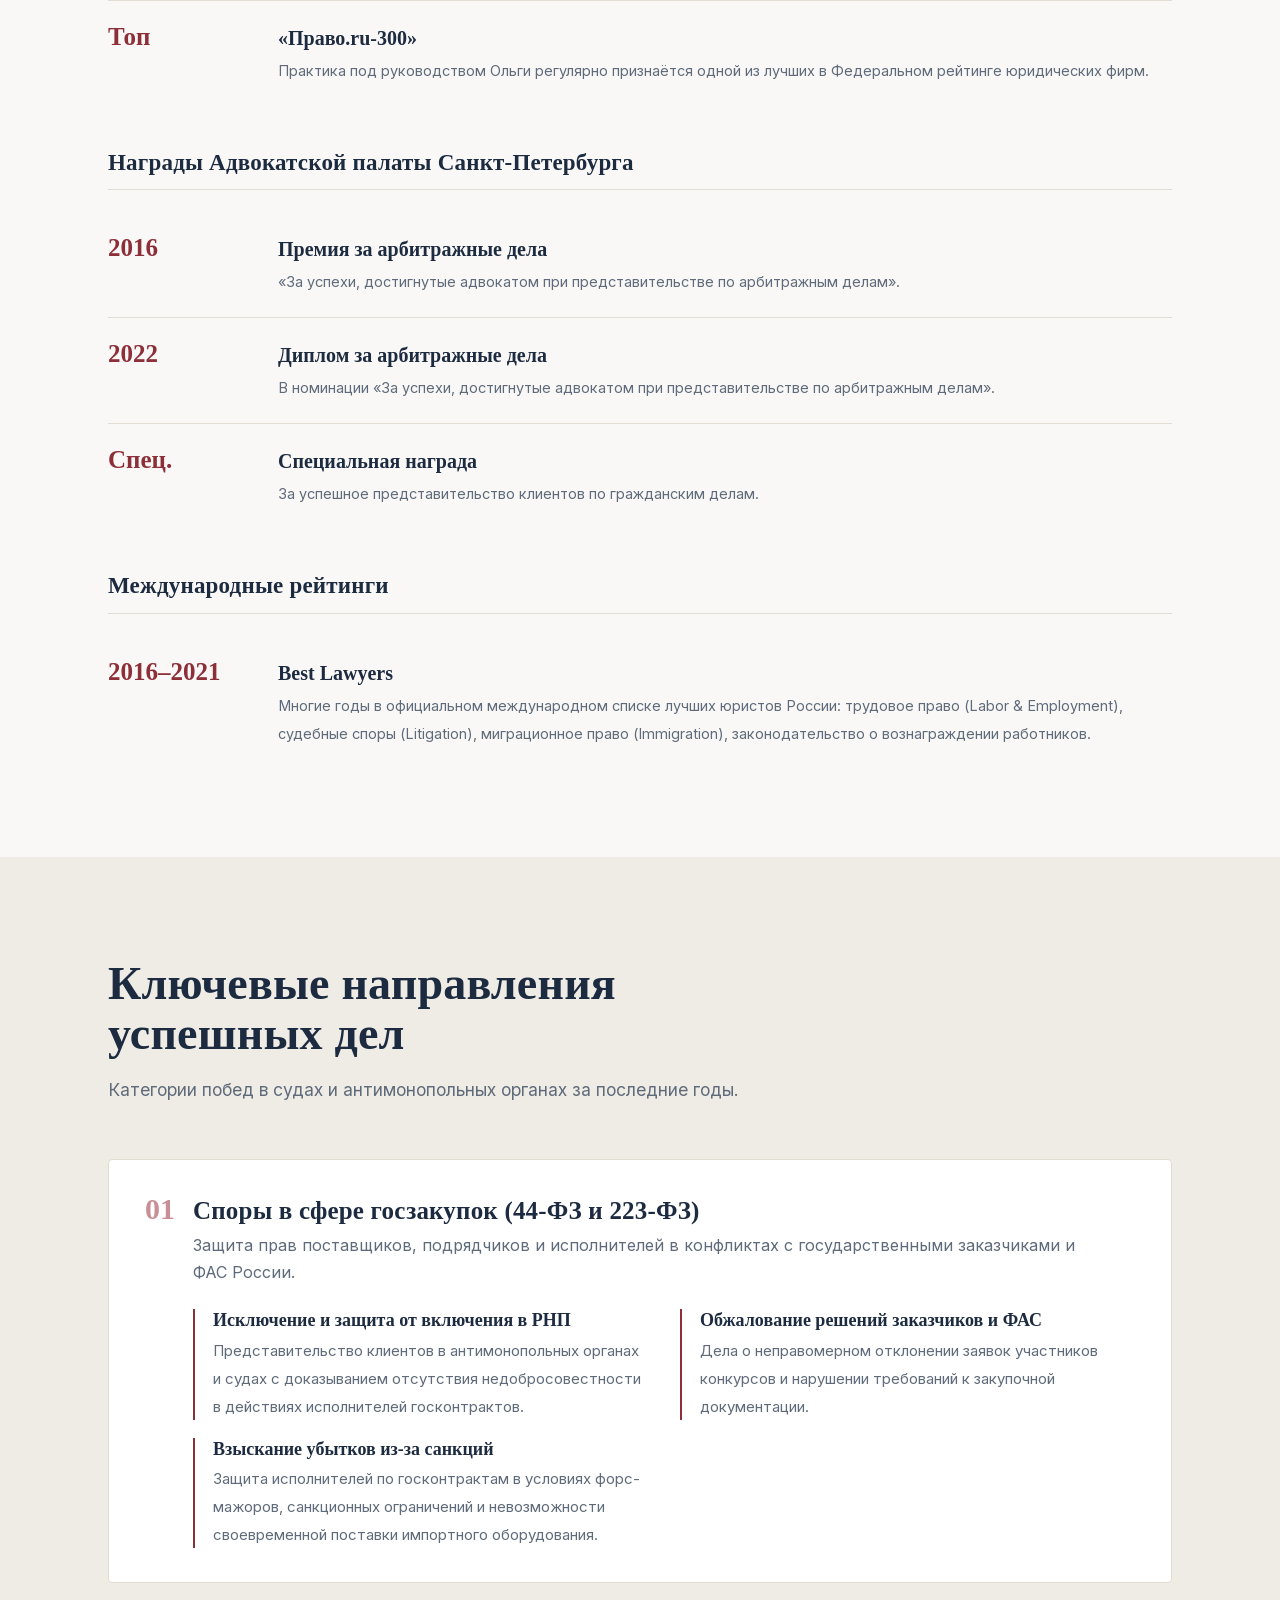
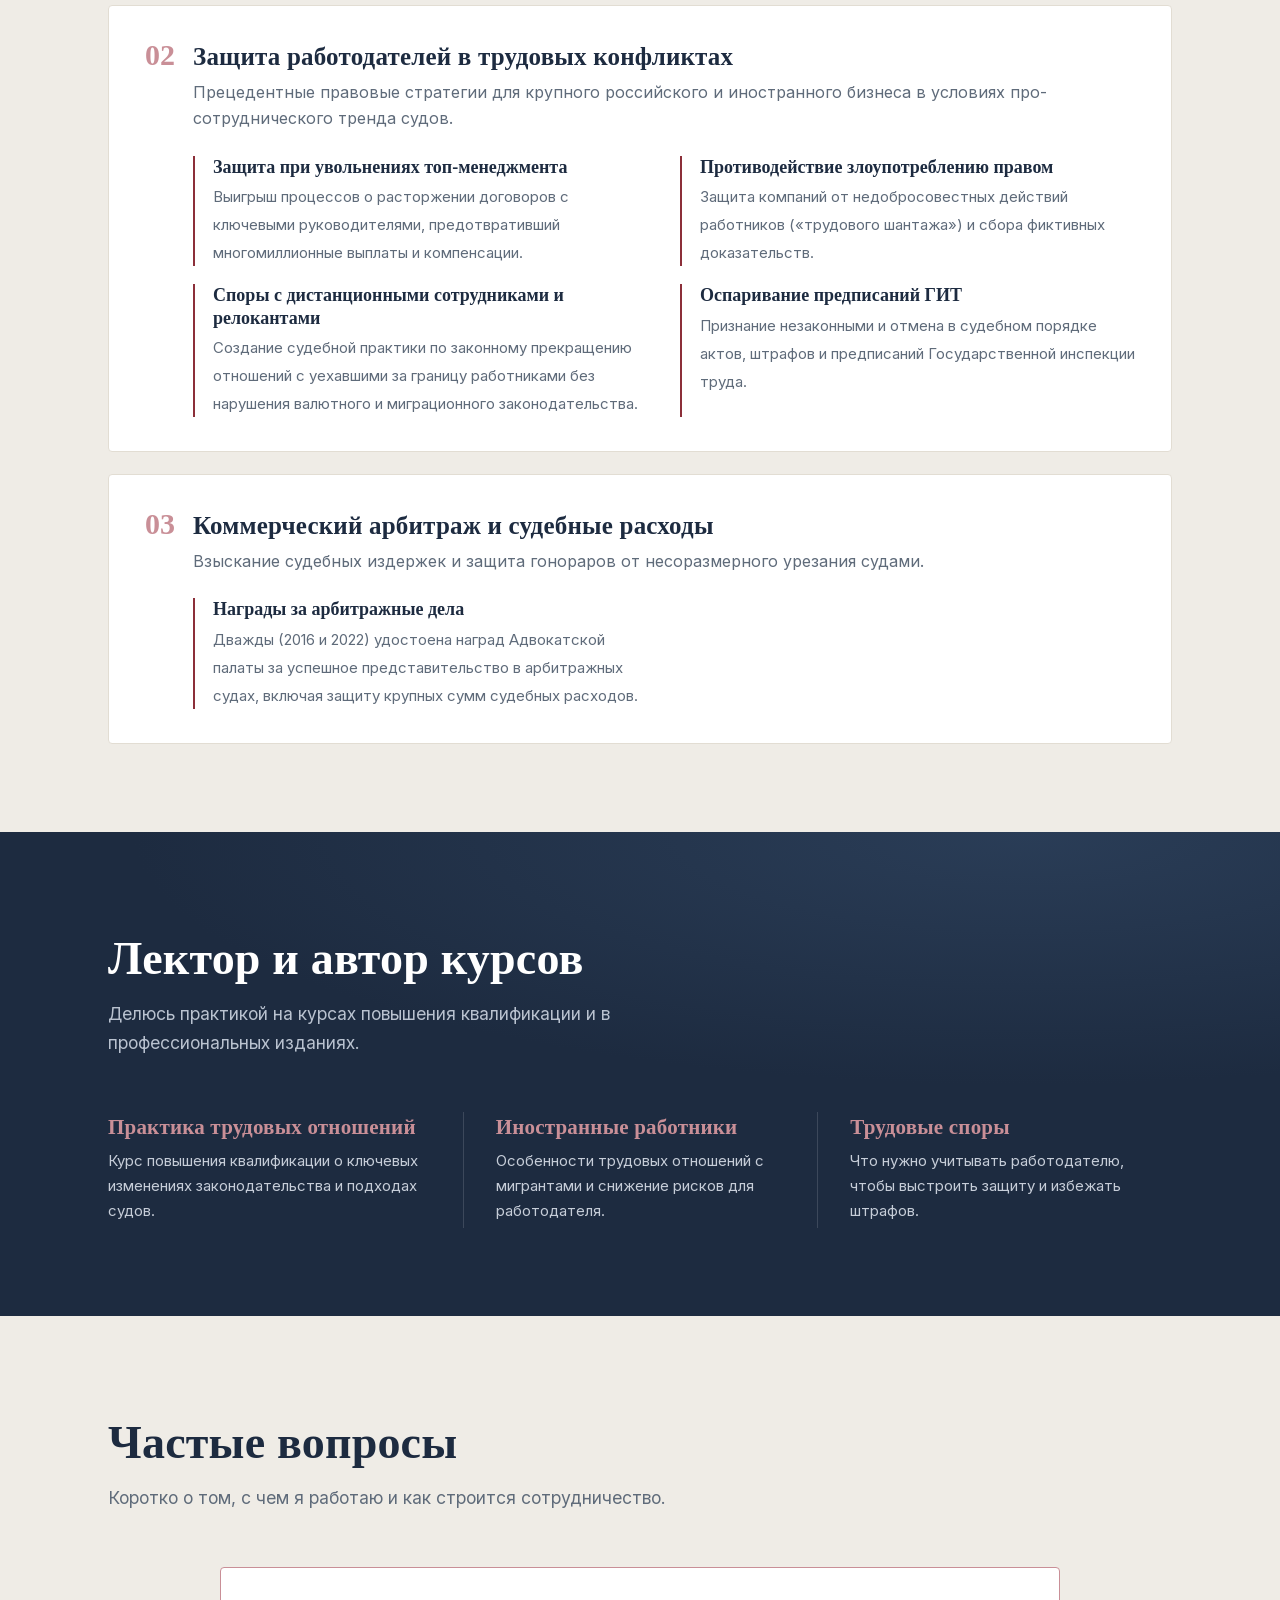
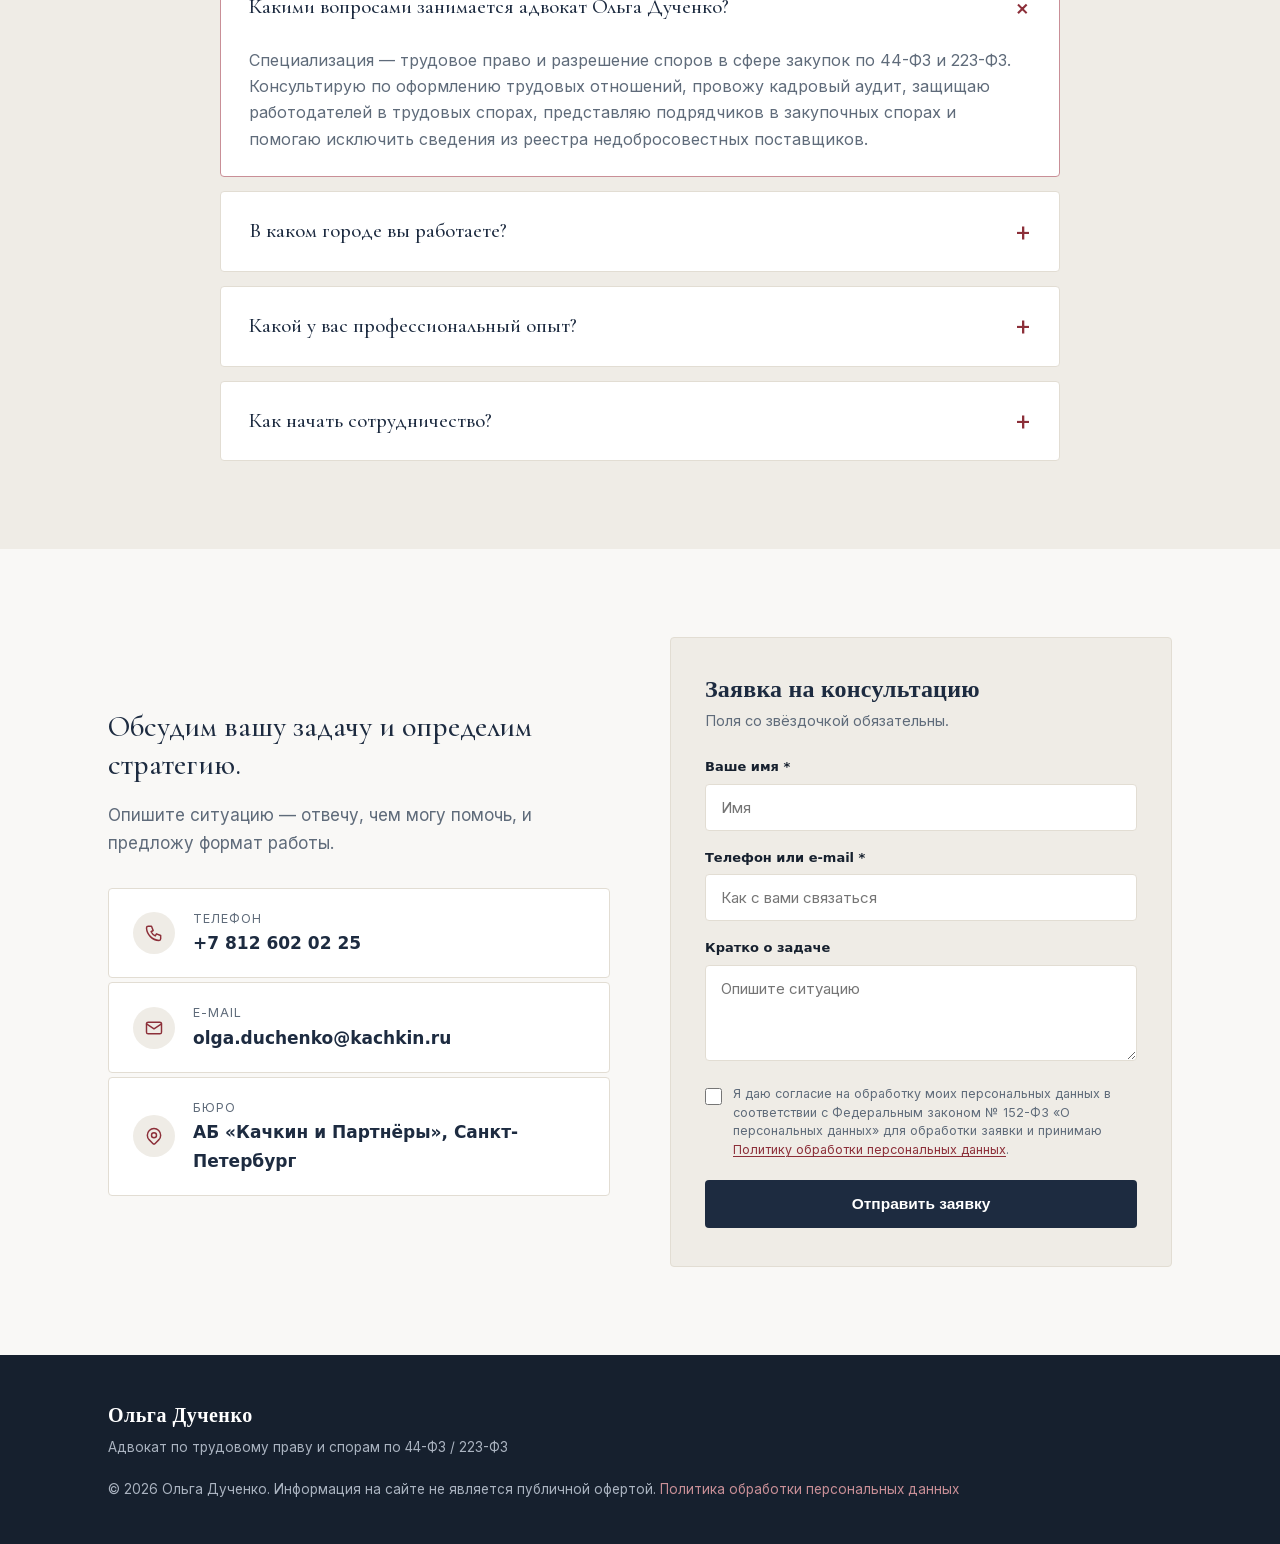
==== commit 5c5f46b1: "Политика обработки персональных данных" ====
--- a/index.html
+++ b/index.html
@@ -265,6 +265,7 @@
   .consent{display:flex;gap:11px;align-items:flex-start;margin-bottom:20px;cursor:pointer}
   .consent input{margin-top:3px;width:17px;height:17px;flex-shrink:0;accent-color:var(--navy);cursor:pointer}
   .consent span{font-size:12.5px;line-height:1.5;color:var(--muted)}
+  .consent span a{color:var(--gold);text-decoration:underline;text-underline-offset:2px}
 
   /* FOOTER */
   footer{background:var(--ink);color:#aab3c0;padding:44px 0}
@@ -758,7 +759,7 @@
           <div class="field"><label>Кратко о задаче</label><textarea name="msg" placeholder="Опишите ситуацию"></textarea></div>
           <label class="consent">
             <input type="checkbox" name="consent" required>
-            <span>Я даю согласие на обработку моих персональных данных в соответствии с Федеральным законом № 152-ФЗ «О персональных данных» для обработки заявки.</span>
+            <span>Я даю согласие на обработку моих персональных данных в соответствии с Федеральным законом № 152-ФЗ «О персональных данных» для обработки заявки и принимаю <a href="/privacy.html" target="_blank" rel="noopener">Политику обработки персональных данных</a>.</span>
           </label>
           <button class="btn btn-primary" type="submit">Отправить заявку</button>
         </form>
@@ -774,7 +775,7 @@
       <div class="brand">Ольга Дученко</div>
       <small>Адвокат по трудовому праву и спорам по 44-ФЗ / 223-ФЗ</small>
     </div>
-    <small>© 2026 Ольга Дученко. Информация на сайте не является публичной офертой.</small>
+    <small>© 2026 Ольга Дученко. Информация на сайте не является публичной офертой. <a href="/privacy.html">Политика обработки персональных данных</a></small>
   </div>
 </footer>
 
@@ -796,7 +797,7 @@
 </script>
 <!-- плашка согласия на сбор статистики -->
 <div class="cookie-notice" id="cookie-notice" role="dialog" aria-live="polite" aria-label="Согласие на сбор статистики" hidden>
-  <p>Сайт использует Яндекс.Метрику для обезличенной статистики посещений.</p>
+  <p>Сайт использует Яндекс.Метрику для обезличенной статистики посещений. Подробнее в <a href="/privacy.html">Политике обработки персональных данных</a>.</p>
   <div class="cookie-actions">
     <button class="btn btn-primary" id="cookie-agree" type="button">Согласен</button>
     <button class="btn btn-ghost" id="cookie-decline" type="button">Не сейчас</button>
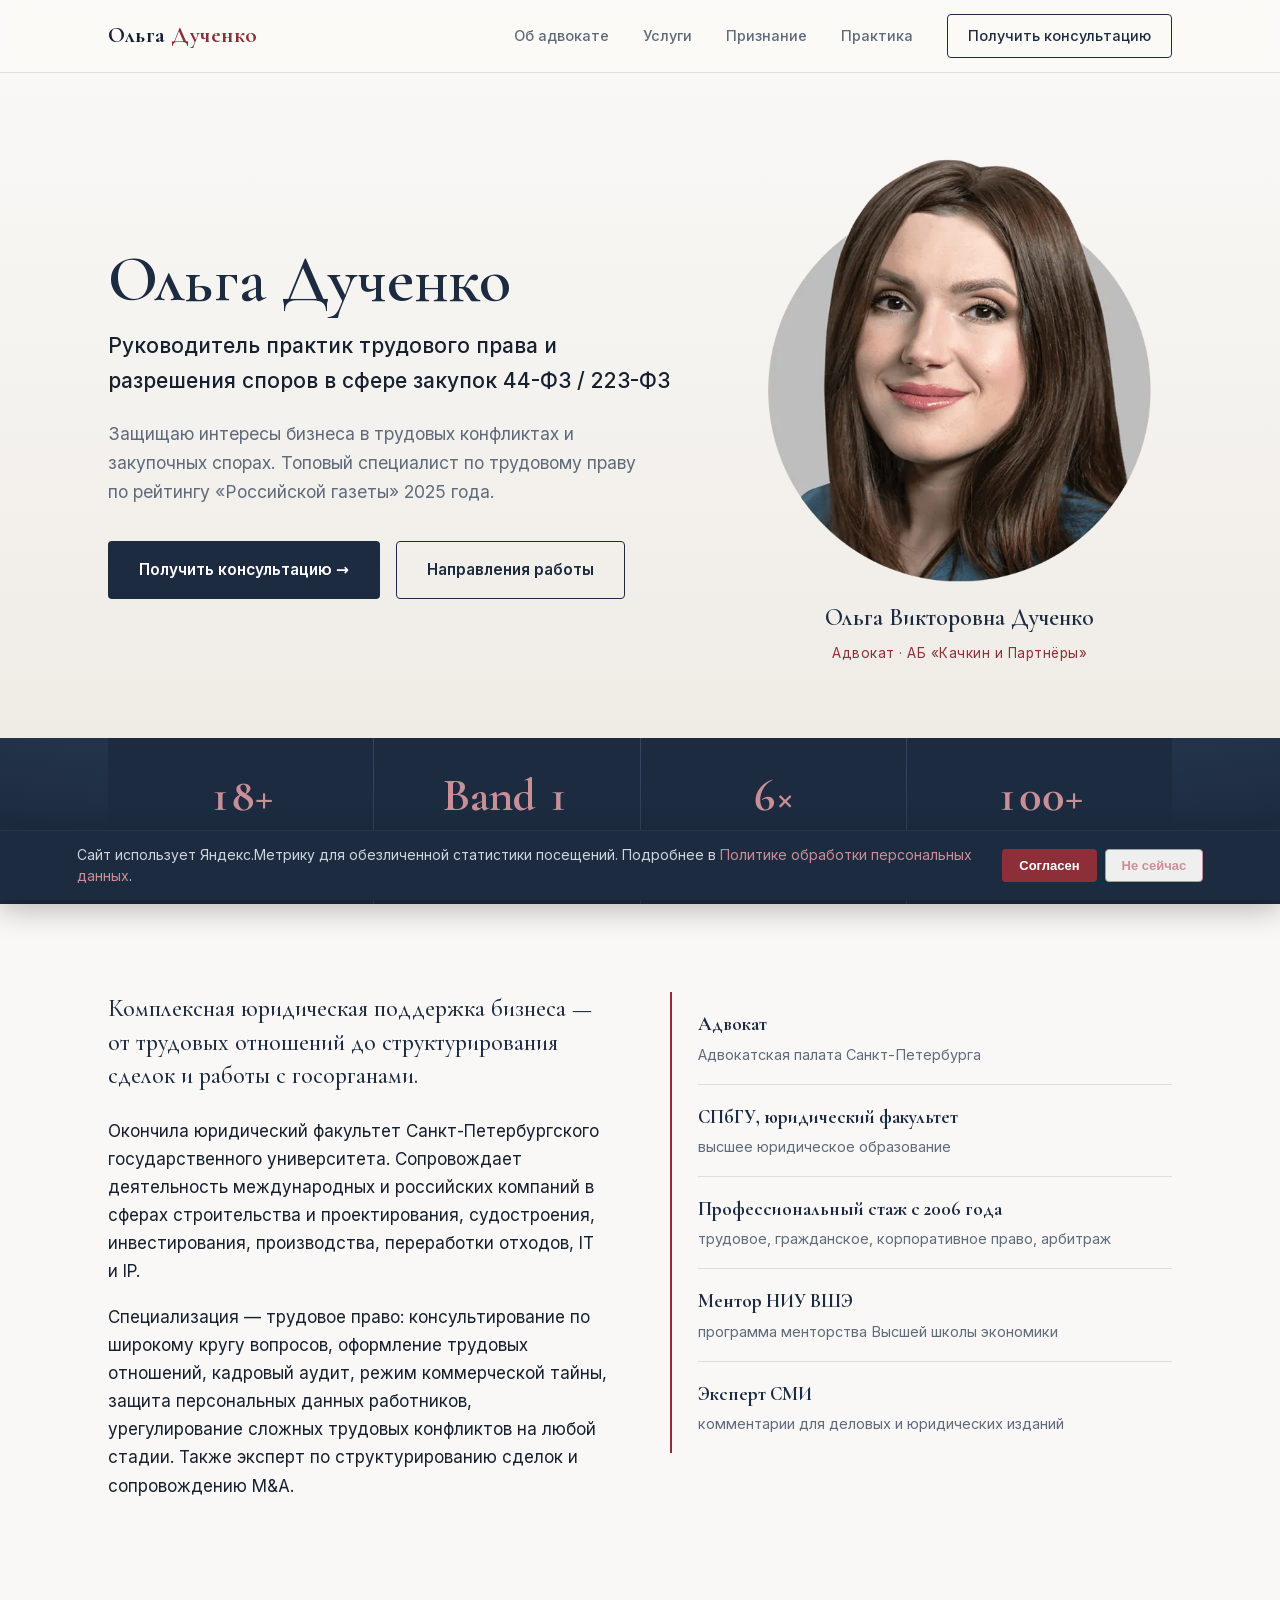
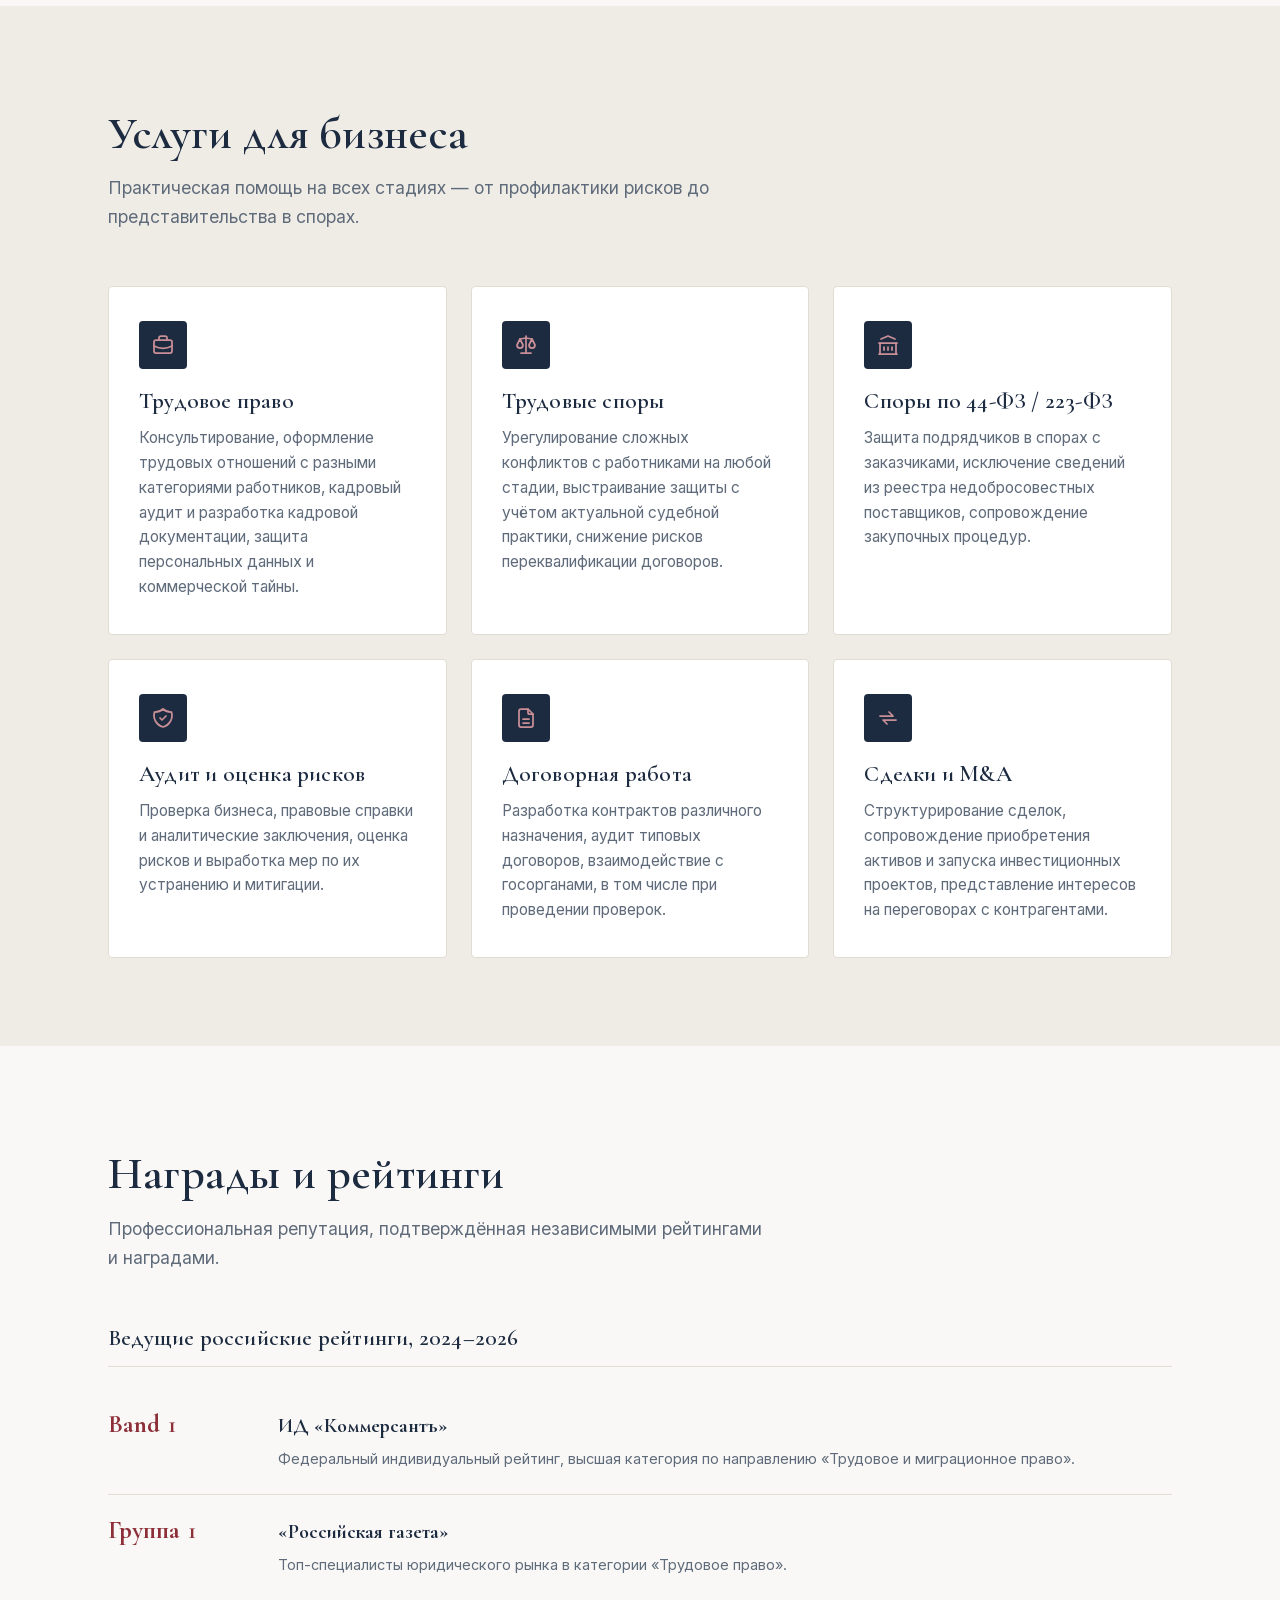
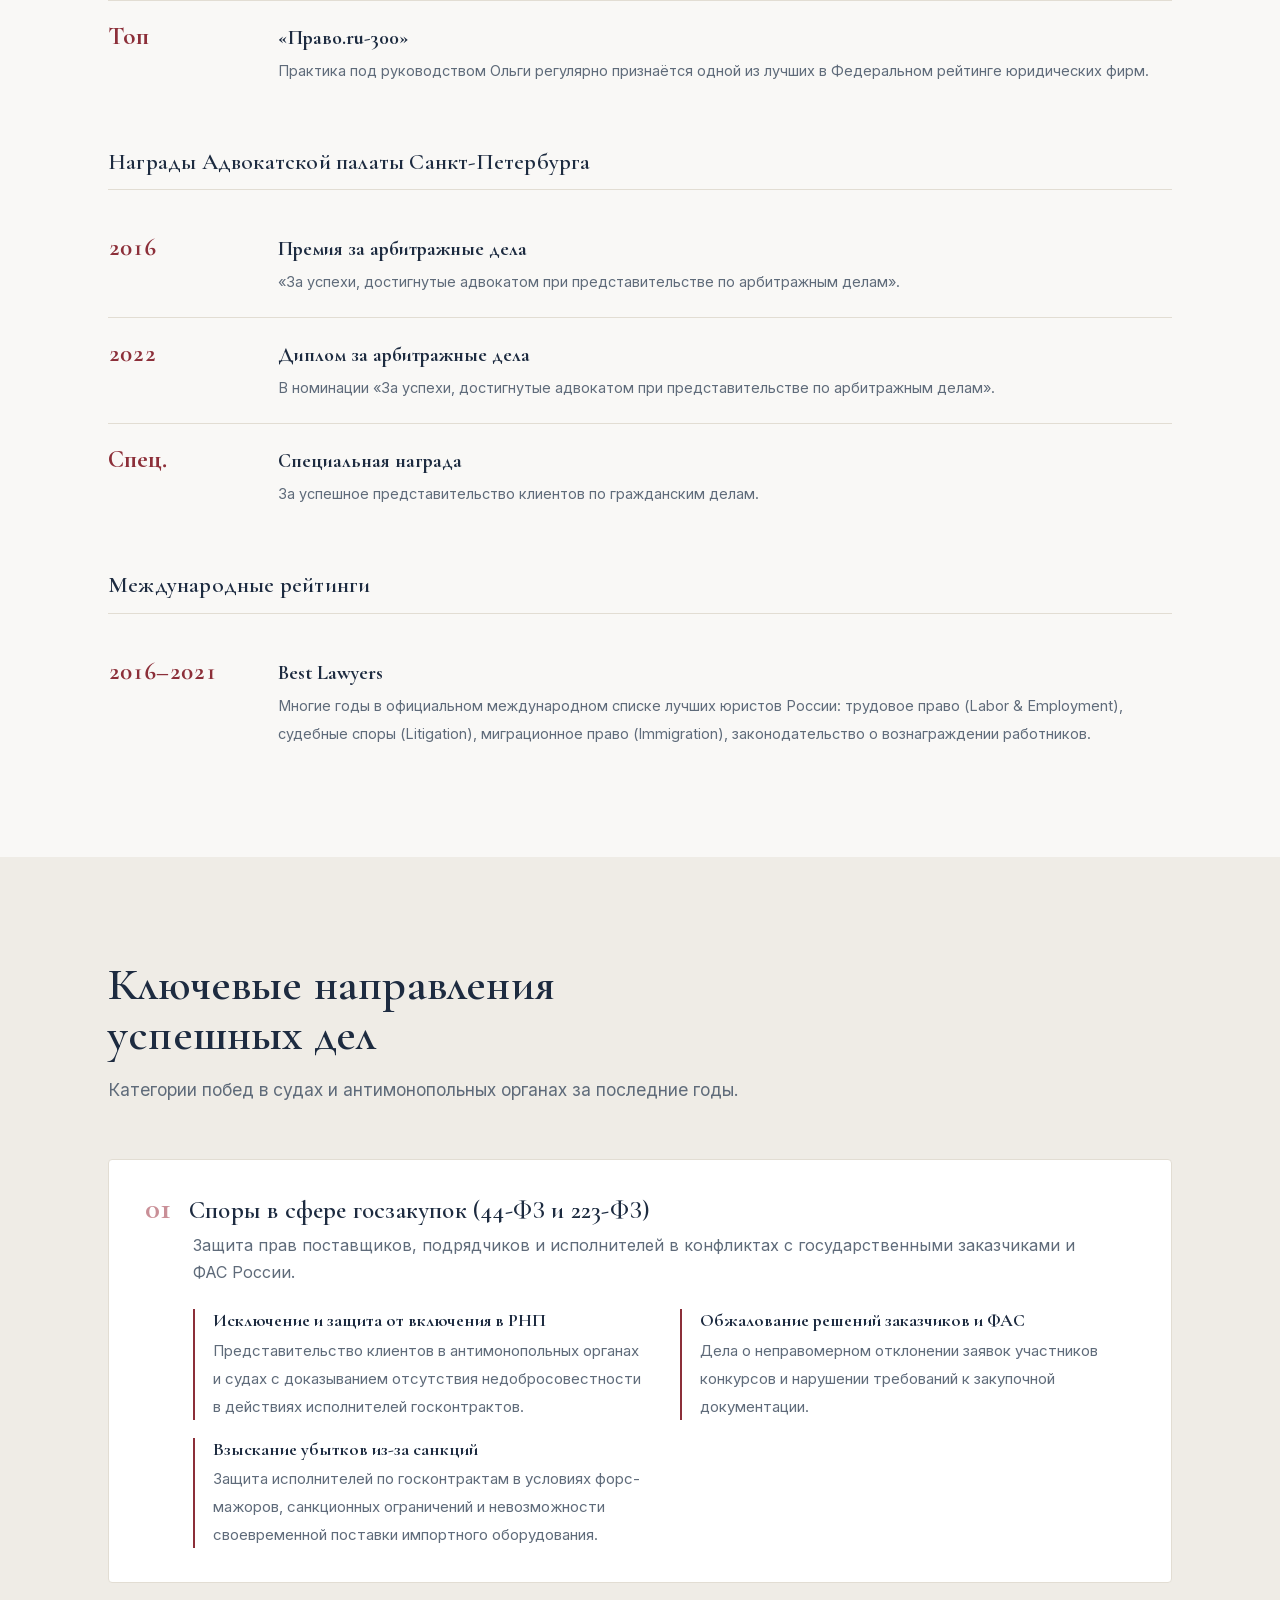
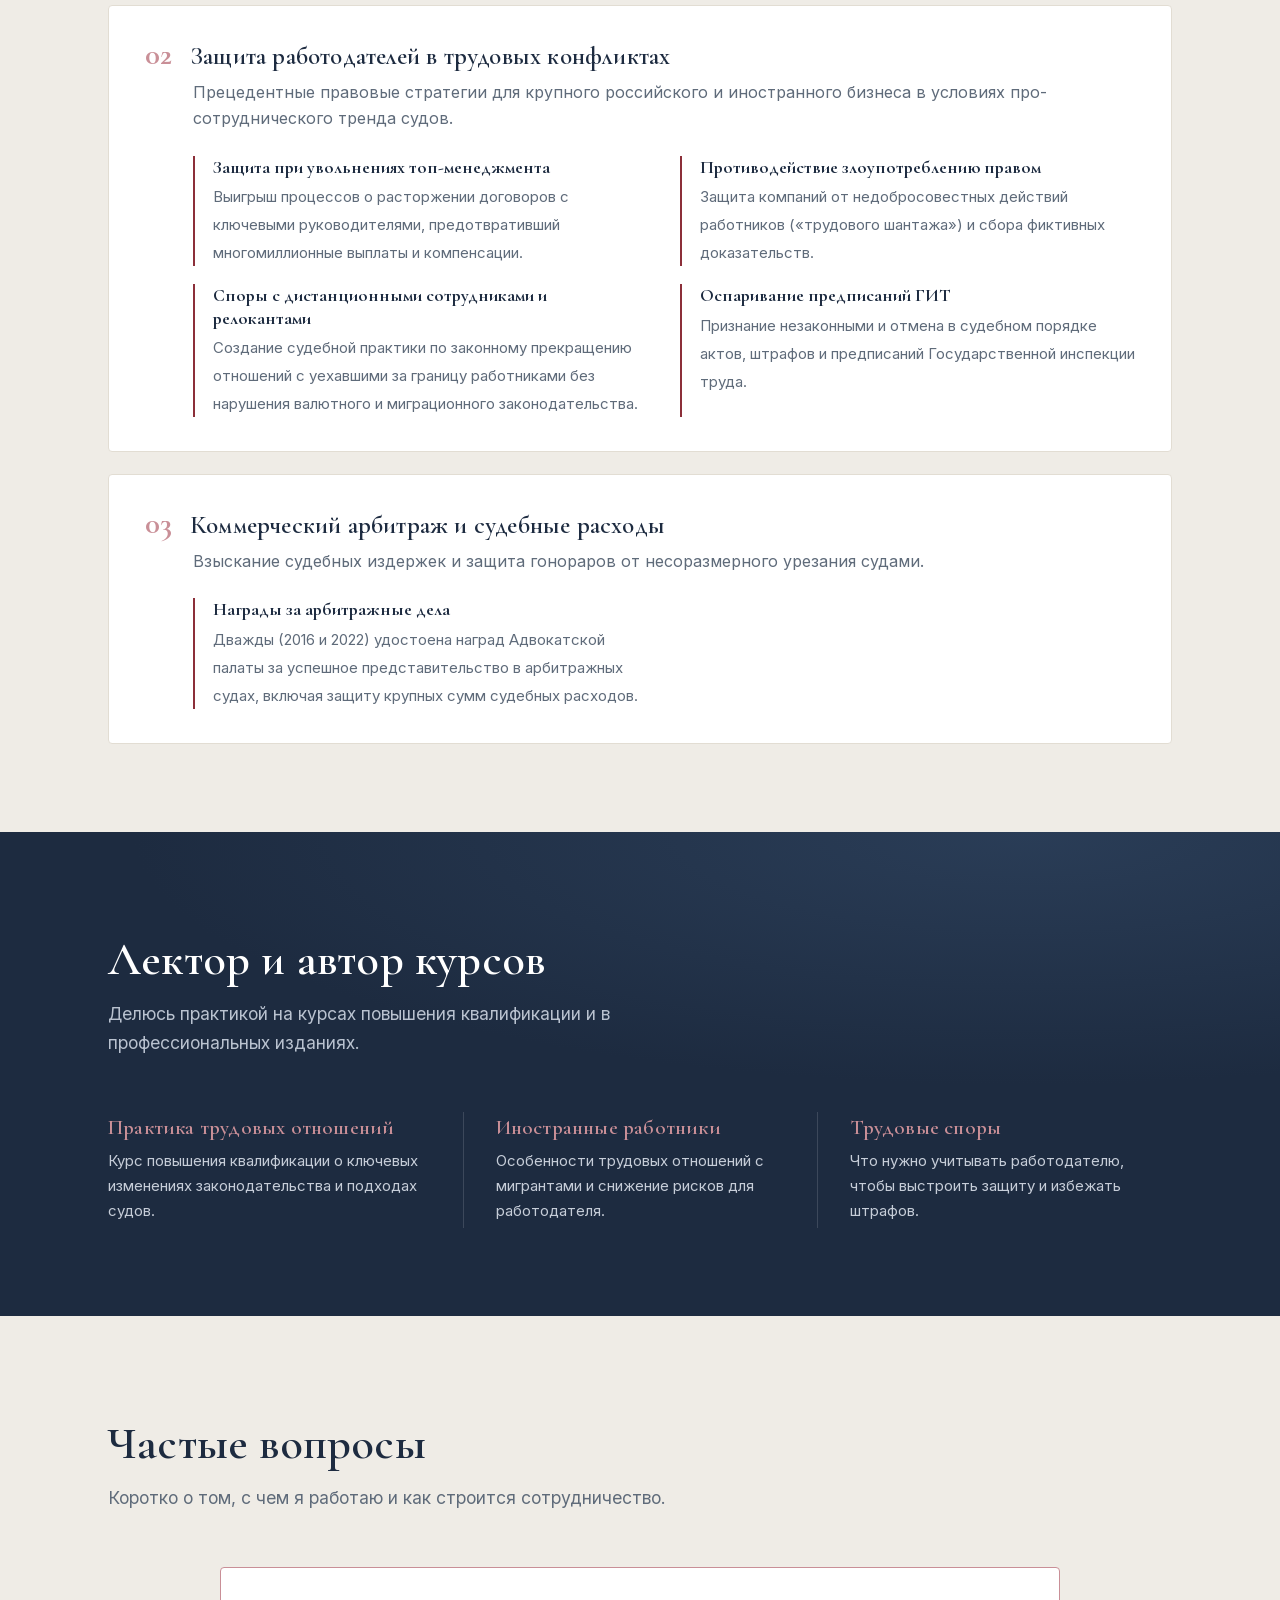
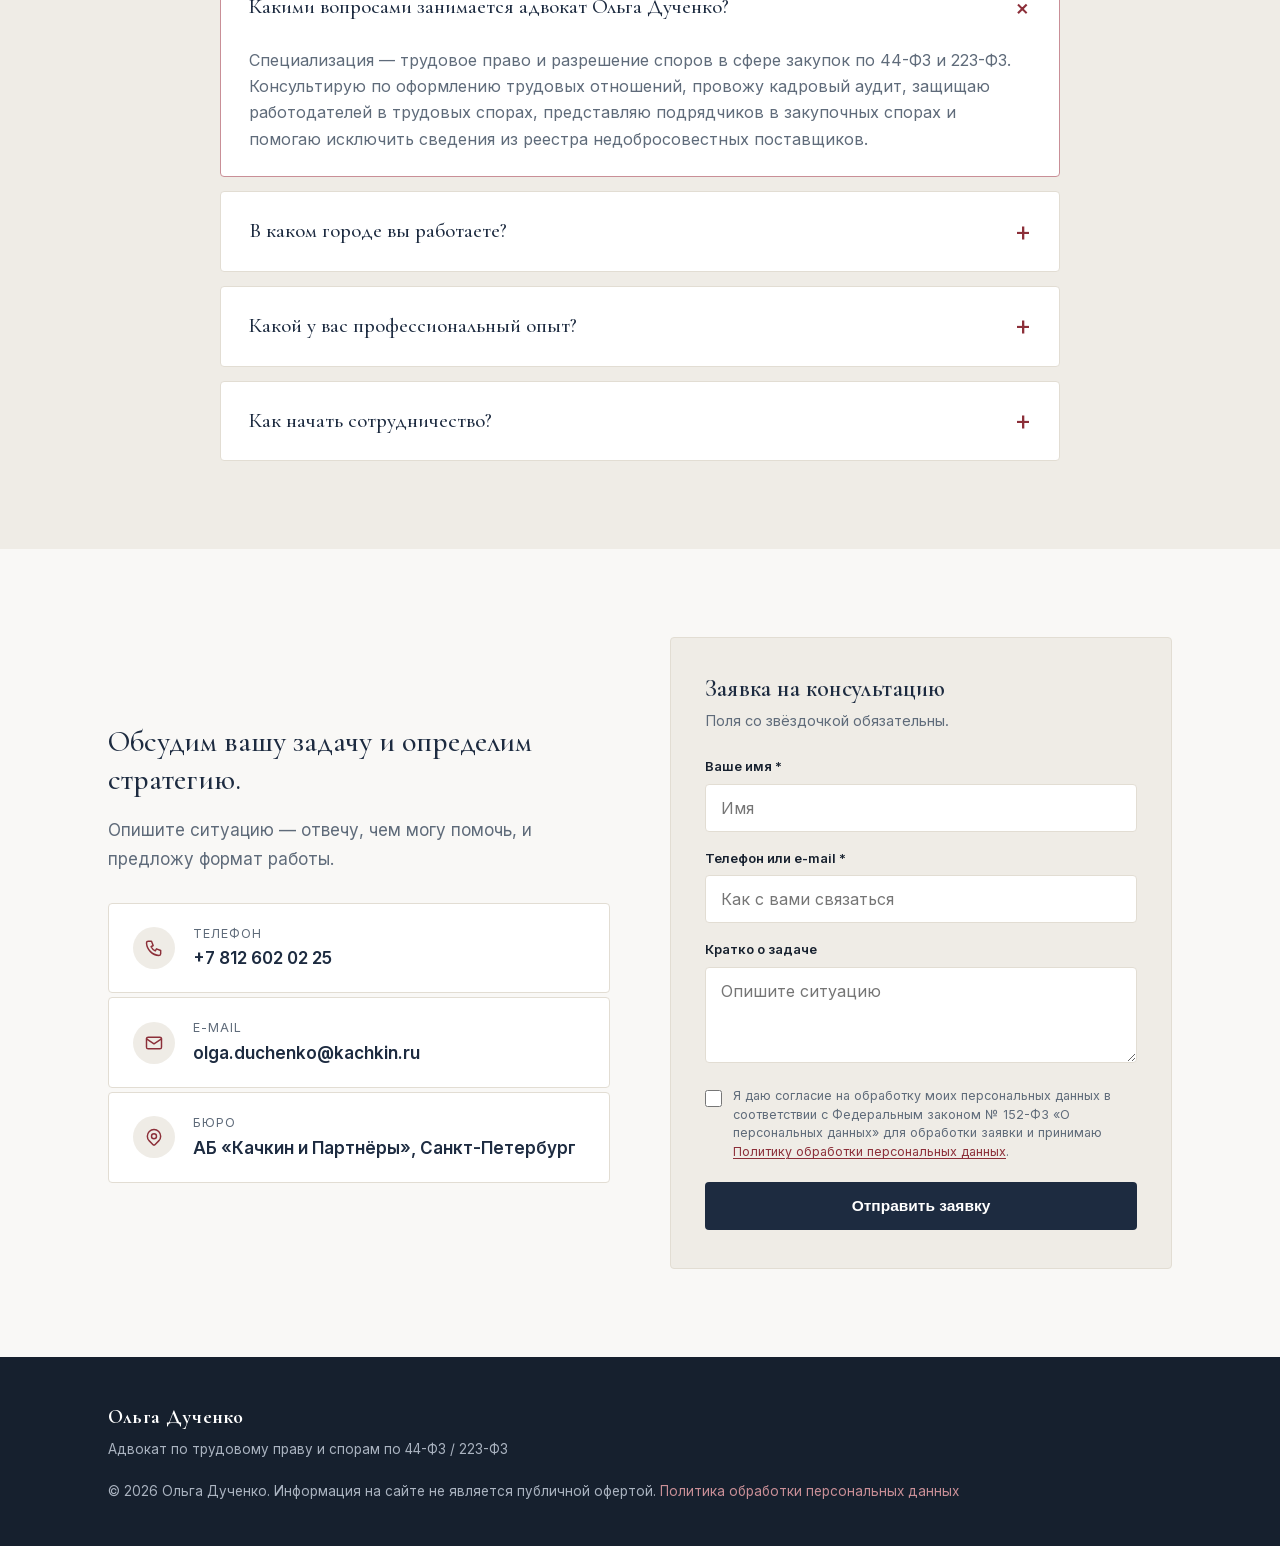
==== commit 33118ab0: "Увеличить размер шрифта в полях ввода с 15px до 16px" ====
--- a/index.html
+++ b/index.html
@@ -257,7 +257,7 @@
   .field label{display:block;font-size:13px;font-weight:600;color:var(--ink);margin-bottom:6px}
   .field input,.field textarea{
     width:100%;padding:13px 15px;border:1px solid var(--line);border-radius:var(--radius);
-    font-family:var(--sans);font-size:15px;background:var(--white);color:var(--ink);
+    font-family:var(--sans);font-size:16px;background:var(--white);color:var(--ink);
   }
   .field input:focus,.field textarea:focus{outline:none;border-color:var(--gold)}
   .field textarea{resize:vertical;min-height:96px}
--- a/fonts/fonts.css
+++ b/fonts/fonts.css
@@ -49,88 +49,88 @@
   font-style: normal;
   font-weight: 600;
   font-display: swap;
-  src: url(./CormorantGaramond-600-cyrillic-ext-dd44b6.woff2) format('woff2');
-  unicode-range: U+0460-052F, U+1C80-1C8A, U+20B4, U+2DE0-2DFF, U+A640-A69F, U+FE2E-FE2F;
-}
-/* cyrillic */
-@font-face {
-  font-family: 'Cormorant Garamond';
-  font-style: normal;
-  font-weight: 600;
-  font-display: swap;
-  src: url(./CormorantGaramond-600-cyrillic-44d82a.woff2) format('woff2');
-  unicode-range: U+0301, U+0400-045F, U+0490-0491, U+04B0-04B1, U+2116;
-}
-/* vietnamese */
-@font-face {
-  font-family: 'Cormorant Garamond';
-  font-style: normal;
-  font-weight: 600;
-  font-display: swap;
-  src: url(./CormorantGaramond-600-vietnamese-7f5a19.woff2) format('woff2');
-  unicode-range: U+0102-0103, U+0110-0111, U+0128-0129, U+0168-0169, U+01A0-01A1, U+01AF-01B0, U+0300-0301, U+0303-0304, U+0308-0309, U+0323, U+0329, U+1EA0-1EF9, U+20AB;
-}
-/* latin-ext */
-@font-face {
-  font-family: 'Cormorant Garamond';
-  font-style: normal;
-  font-weight: 600;
-  font-display: swap;
-  src: url(./CormorantGaramond-600-latin-ext-211149.woff2) format('woff2');
-  unicode-range: U+0100-02BA, U+02BD-02C5, U+02C7-02CC, U+02CE-02D7, U+02DD-02FF, U+0304, U+0308, U+0329, U+1D00-1DBF, U+1E00-1E9F, U+1EF2-1EFF, U+2020, U+20A0-20AB, U+20AD-20C0, U+2113, U+2C60-2C7F, U+A720-A7FF;
-}
-/* latin */
-@font-face {
-  font-family: 'Cormorant Garamond';
-  font-style: normal;
-  font-weight: 600;
-  font-display: swap;
-  src: url(./CormorantGaramond-600-latin-e99b45.woff2) format('woff2');
-  unicode-range: U+0000-00FF, U+0131, U+0152-0153, U+02BB-02BC, U+02C6, U+02DA, U+02DC, U+0304, U+0308, U+0329, U+2000-206F, U+20AC, U+2122, U+2191, U+2193, U+2212, U+2215, U+FEFF, U+FFFD;
-}
-/* cyrillic-ext */
-@font-face {
-  font-family: 'Cormorant Garamond';
-  font-style: normal;
-  font-weight: 700;
-  font-display: swap;
-  src: url(./CormorantGaramond-700-cyrillic-ext-dd44b6.woff2) format('woff2');
-  unicode-range: U+0460-052F, U+1C80-1C8A, U+20B4, U+2DE0-2DFF, U+A640-A69F, U+FE2E-FE2F;
-}
-/* cyrillic */
-@font-face {
-  font-family: 'Cormorant Garamond';
-  font-style: normal;
-  font-weight: 700;
-  font-display: swap;
-  src: url(./CormorantGaramond-700-cyrillic-44d82a.woff2) format('woff2');
-  unicode-range: U+0301, U+0400-045F, U+0490-0491, U+04B0-04B1, U+2116;
-}
-/* vietnamese */
-@font-face {
-  font-family: 'Cormorant Garamond';
-  font-style: normal;
-  font-weight: 700;
-  font-display: swap;
-  src: url(./CormorantGaramond-700-vietnamese-7f5a19.woff2) format('woff2');
-  unicode-range: U+0102-0103, U+0110-0111, U+0128-0129, U+0168-0169, U+01A0-01A1, U+01AF-01B0, U+0300-0301, U+0303-0304, U+0308-0309, U+0323, U+0329, U+1EA0-1EF9, U+20AB;
-}
-/* latin-ext */
-@font-face {
-  font-family: 'Cormorant Garamond';
-  font-style: normal;
-  font-weight: 700;
-  font-display: swap;
-  src: url(./CormorantGaramond-700-latin-ext-211149.woff2) format('woff2');
-  unicode-range: U+0100-02BA, U+02BD-02C5, U+02C7-02CC, U+02CE-02D7, U+02DD-02FF, U+0304, U+0308, U+0329, U+1D00-1DBF, U+1E00-1E9F, U+1EF2-1EFF, U+2020, U+20A0-20AB, U+20AD-20C0, U+2113, U+2C60-2C7F, U+A720-A7FF;
-}
-/* latin */
-@font-face {
-  font-family: 'Cormorant Garamond';
-  font-style: normal;
-  font-weight: 700;
-  font-display: swap;
-  src: url(./CormorantGaramond-700-latin-e99b45.woff2) format('woff2');
+  src: url(./CormorantGaramond-500-cyrillic-ext-dd44b6.woff2) format('woff2');
+  unicode-range: U+0460-052F, U+1C80-1C8A, U+20B4, U+2DE0-2DFF, U+A640-A69F, U+FE2E-FE2F;
+}
+/* cyrillic */
+@font-face {
+  font-family: 'Cormorant Garamond';
+  font-style: normal;
+  font-weight: 600;
+  font-display: swap;
+  src: url(./CormorantGaramond-500-cyrillic-44d82a.woff2) format('woff2');
+  unicode-range: U+0301, U+0400-045F, U+0490-0491, U+04B0-04B1, U+2116;
+}
+/* vietnamese */
+@font-face {
+  font-family: 'Cormorant Garamond';
+  font-style: normal;
+  font-weight: 600;
+  font-display: swap;
+  src: url(./CormorantGaramond-500-vietnamese-7f5a19.woff2) format('woff2');
+  unicode-range: U+0102-0103, U+0110-0111, U+0128-0129, U+0168-0169, U+01A0-01A1, U+01AF-01B0, U+0300-0301, U+0303-0304, U+0308-0309, U+0323, U+0329, U+1EA0-1EF9, U+20AB;
+}
+/* latin-ext */
+@font-face {
+  font-family: 'Cormorant Garamond';
+  font-style: normal;
+  font-weight: 600;
+  font-display: swap;
+  src: url(./CormorantGaramond-500-latin-ext-211149.woff2) format('woff2');
+  unicode-range: U+0100-02BA, U+02BD-02C5, U+02C7-02CC, U+02CE-02D7, U+02DD-02FF, U+0304, U+0308, U+0329, U+1D00-1DBF, U+1E00-1E9F, U+1EF2-1EFF, U+2020, U+20A0-20AB, U+20AD-20C0, U+2113, U+2C60-2C7F, U+A720-A7FF;
+}
+/* latin */
+@font-face {
+  font-family: 'Cormorant Garamond';
+  font-style: normal;
+  font-weight: 600;
+  font-display: swap;
+  src: url(./CormorantGaramond-500-latin-e99b45.woff2) format('woff2');
+  unicode-range: U+0000-00FF, U+0131, U+0152-0153, U+02BB-02BC, U+02C6, U+02DA, U+02DC, U+0304, U+0308, U+0329, U+2000-206F, U+20AC, U+2122, U+2191, U+2193, U+2212, U+2215, U+FEFF, U+FFFD;
+}
+/* cyrillic-ext */
+@font-face {
+  font-family: 'Cormorant Garamond';
+  font-style: normal;
+  font-weight: 700;
+  font-display: swap;
+  src: url(./CormorantGaramond-500-cyrillic-ext-dd44b6.woff2) format('woff2');
+  unicode-range: U+0460-052F, U+1C80-1C8A, U+20B4, U+2DE0-2DFF, U+A640-A69F, U+FE2E-FE2F;
+}
+/* cyrillic */
+@font-face {
+  font-family: 'Cormorant Garamond';
+  font-style: normal;
+  font-weight: 700;
+  font-display: swap;
+  src: url(./CormorantGaramond-500-cyrillic-44d82a.woff2) format('woff2');
+  unicode-range: U+0301, U+0400-045F, U+0490-0491, U+04B0-04B1, U+2116;
+}
+/* vietnamese */
+@font-face {
+  font-family: 'Cormorant Garamond';
+  font-style: normal;
+  font-weight: 700;
+  font-display: swap;
+  src: url(./CormorantGaramond-500-vietnamese-7f5a19.woff2) format('woff2');
+  unicode-range: U+0102-0103, U+0110-0111, U+0128-0129, U+0168-0169, U+01A0-01A1, U+01AF-01B0, U+0300-0301, U+0303-0304, U+0308-0309, U+0323, U+0329, U+1EA0-1EF9, U+20AB;
+}
+/* latin-ext */
+@font-face {
+  font-family: 'Cormorant Garamond';
+  font-style: normal;
+  font-weight: 700;
+  font-display: swap;
+  src: url(./CormorantGaramond-500-latin-ext-211149.woff2) format('woff2');
+  unicode-range: U+0100-02BA, U+02BD-02C5, U+02C7-02CC, U+02CE-02D7, U+02DD-02FF, U+0304, U+0308, U+0329, U+1D00-1DBF, U+1E00-1E9F, U+1EF2-1EFF, U+2020, U+20A0-20AB, U+20AD-20C0, U+2113, U+2C60-2C7F, U+A720-A7FF;
+}
+/* latin */
+@font-face {
+  font-family: 'Cormorant Garamond';
+  font-style: normal;
+  font-weight: 700;
+  font-display: swap;
+  src: url(./CormorantGaramond-500-latin-e99b45.woff2) format('woff2');
   unicode-range: U+0000-00FF, U+0131, U+0152-0153, U+02BB-02BC, U+02C6, U+02DA, U+02DC, U+0304, U+0308, U+0329, U+2000-206F, U+20AC, U+2122, U+2191, U+2193, U+2212, U+2215, U+FEFF, U+FFFD;
 }
 /* cyrillic-ext */
@@ -202,16 +202,16 @@
   font-style: normal;
   font-weight: 500;
   font-display: swap;
-  src: url(./Inter-500-cyrillic-ext-724915.woff2) format('woff2');
-  unicode-range: U+0460-052F, U+1C80-1C8A, U+20B4, U+2DE0-2DFF, U+A640-A69F, U+FE2E-FE2F;
-}
-/* cyrillic */
-@font-face {
-  font-family: 'Inter';
-  font-style: normal;
-  font-weight: 500;
-  font-display: swap;
-  src: url(./Inter-500-cyrillic-e34c5f.woff2) format('woff2');
+  src: url(./Inter-400-cyrillic-ext-724915.woff2) format('woff2');
+  unicode-range: U+0460-052F, U+1C80-1C8A, U+20B4, U+2DE0-2DFF, U+A640-A69F, U+FE2E-FE2F;
+}
+/* cyrillic */
+@font-face {
+  font-family: 'Inter';
+  font-style: normal;
+  font-weight: 500;
+  font-display: swap;
+  src: url(./Inter-400-cyrillic-e34c5f.woff2) format('woff2');
   unicode-range: U+0301, U+0400-045F, U+0490-0491, U+04B0-04B1, U+2116;
 }
 /* greek-ext */
@@ -220,7 +220,7 @@
   font-style: normal;
   font-weight: 500;
   font-display: swap;
-  src: url(./Inter-500-greek-ext-6e1a6b.woff2) format('woff2');
+  src: url(./Inter-400-greek-ext-6e1a6b.woff2) format('woff2');
   unicode-range: U+1F00-1FFF;
 }
 /* greek */
@@ -229,7 +229,7 @@
   font-style: normal;
   font-weight: 500;
   font-display: swap;
-  src: url(./Inter-500-greek-656bbe.woff2) format('woff2');
+  src: url(./Inter-400-greek-656bbe.woff2) format('woff2');
   unicode-range: U+0370-0377, U+037A-037F, U+0384-038A, U+038C, U+038E-03A1, U+03A3-03FF;
 }
 /* vietnamese */
@@ -238,43 +238,43 @@
   font-style: normal;
   font-weight: 500;
   font-display: swap;
-  src: url(./Inter-500-vietnamese-fc83e0.woff2) format('woff2');
-  unicode-range: U+0102-0103, U+0110-0111, U+0128-0129, U+0168-0169, U+01A0-01A1, U+01AF-01B0, U+0300-0301, U+0303-0304, U+0308-0309, U+0323, U+0329, U+1EA0-1EF9, U+20AB;
-}
-/* latin-ext */
-@font-face {
-  font-family: 'Inter';
-  font-style: normal;
-  font-weight: 500;
-  font-display: swap;
-  src: url(./Inter-500-latin-ext-749a30.woff2) format('woff2');
-  unicode-range: U+0100-02BA, U+02BD-02C5, U+02C7-02CC, U+02CE-02D7, U+02DD-02FF, U+0304, U+0308, U+0329, U+1D00-1DBF, U+1E00-1E9F, U+1EF2-1EFF, U+2020, U+20A0-20AB, U+20AD-20C0, U+2113, U+2C60-2C7F, U+A720-A7FF;
-}
-/* latin */
-@font-face {
-  font-family: 'Inter';
-  font-style: normal;
-  font-weight: 500;
-  font-display: swap;
-  src: url(./Inter-500-latin-1ab1ad.woff2) format('woff2');
-  unicode-range: U+0000-00FF, U+0131, U+0152-0153, U+02BB-02BC, U+02C6, U+02DA, U+02DC, U+0304, U+0308, U+0329, U+2000-206F, U+20AC, U+2122, U+2191, U+2193, U+2212, U+2215, U+FEFF, U+FFFD;
-}
-/* cyrillic-ext */
-@font-face {
-  font-family: 'Inter';
-  font-style: normal;
-  font-weight: 600;
-  font-display: swap;
-  src: url(./Inter-600-cyrillic-ext-724915.woff2) format('woff2');
-  unicode-range: U+0460-052F, U+1C80-1C8A, U+20B4, U+2DE0-2DFF, U+A640-A69F, U+FE2E-FE2F;
-}
-/* cyrillic */
-@font-face {
-  font-family: 'Inter';
-  font-style: normal;
-  font-weight: 600;
-  font-display: swap;
-  src: url(./Inter-600-cyrillic-e34c5f.woff2) format('woff2');
+  src: url(./Inter-400-vietnamese-fc83e0.woff2) format('woff2');
+  unicode-range: U+0102-0103, U+0110-0111, U+0128-0129, U+0168-0169, U+01A0-01A1, U+01AF-01B0, U+0300-0301, U+0303-0304, U+0308-0309, U+0323, U+0329, U+1EA0-1EF9, U+20AB;
+}
+/* latin-ext */
+@font-face {
+  font-family: 'Inter';
+  font-style: normal;
+  font-weight: 500;
+  font-display: swap;
+  src: url(./Inter-400-latin-ext-749a30.woff2) format('woff2');
+  unicode-range: U+0100-02BA, U+02BD-02C5, U+02C7-02CC, U+02CE-02D7, U+02DD-02FF, U+0304, U+0308, U+0329, U+1D00-1DBF, U+1E00-1E9F, U+1EF2-1EFF, U+2020, U+20A0-20AB, U+20AD-20C0, U+2113, U+2C60-2C7F, U+A720-A7FF;
+}
+/* latin */
+@font-face {
+  font-family: 'Inter';
+  font-style: normal;
+  font-weight: 500;
+  font-display: swap;
+  src: url(./Inter-400-latin-1ab1ad.woff2) format('woff2');
+  unicode-range: U+0000-00FF, U+0131, U+0152-0153, U+02BB-02BC, U+02C6, U+02DA, U+02DC, U+0304, U+0308, U+0329, U+2000-206F, U+20AC, U+2122, U+2191, U+2193, U+2212, U+2215, U+FEFF, U+FFFD;
+}
+/* cyrillic-ext */
+@font-face {
+  font-family: 'Inter';
+  font-style: normal;
+  font-weight: 600;
+  font-display: swap;
+  src: url(./Inter-400-cyrillic-ext-724915.woff2) format('woff2');
+  unicode-range: U+0460-052F, U+1C80-1C8A, U+20B4, U+2DE0-2DFF, U+A640-A69F, U+FE2E-FE2F;
+}
+/* cyrillic */
+@font-face {
+  font-family: 'Inter';
+  font-style: normal;
+  font-weight: 600;
+  font-display: swap;
+  src: url(./Inter-400-cyrillic-e34c5f.woff2) format('woff2');
   unicode-range: U+0301, U+0400-045F, U+0490-0491, U+04B0-04B1, U+2116;
 }
 /* greek-ext */
@@ -283,7 +283,7 @@
   font-style: normal;
   font-weight: 600;
   font-display: swap;
-  src: url(./Inter-600-greek-ext-6e1a6b.woff2) format('woff2');
+  src: url(./Inter-400-greek-ext-6e1a6b.woff2) format('woff2');
   unicode-range: U+1F00-1FFF;
 }
 /* greek */
@@ -292,7 +292,7 @@
   font-style: normal;
   font-weight: 600;
   font-display: swap;
-  src: url(./Inter-600-greek-656bbe.woff2) format('woff2');
+  src: url(./Inter-400-greek-656bbe.woff2) format('woff2');
   unicode-range: U+0370-0377, U+037A-037F, U+0384-038A, U+038C, U+038E-03A1, U+03A3-03FF;
 }
 /* vietnamese */
@@ -301,24 +301,24 @@
   font-style: normal;
   font-weight: 600;
   font-display: swap;
-  src: url(./Inter-600-vietnamese-fc83e0.woff2) format('woff2');
-  unicode-range: U+0102-0103, U+0110-0111, U+0128-0129, U+0168-0169, U+01A0-01A1, U+01AF-01B0, U+0300-0301, U+0303-0304, U+0308-0309, U+0323, U+0329, U+1EA0-1EF9, U+20AB;
-}
-/* latin-ext */
-@font-face {
-  font-family: 'Inter';
-  font-style: normal;
-  font-weight: 600;
-  font-display: swap;
-  src: url(./Inter-600-latin-ext-749a30.woff2) format('woff2');
-  unicode-range: U+0100-02BA, U+02BD-02C5, U+02C7-02CC, U+02CE-02D7, U+02DD-02FF, U+0304, U+0308, U+0329, U+1D00-1DBF, U+1E00-1E9F, U+1EF2-1EFF, U+2020, U+20A0-20AB, U+20AD-20C0, U+2113, U+2C60-2C7F, U+A720-A7FF;
-}
-/* latin */
-@font-face {
-  font-family: 'Inter';
-  font-style: normal;
-  font-weight: 600;
-  font-display: swap;
-  src: url(./Inter-600-latin-1ab1ad.woff2) format('woff2');
-  unicode-range: U+0000-00FF, U+0131, U+0152-0153, U+02BB-02BC, U+02C6, U+02DA, U+02DC, U+0304, U+0308, U+0329, U+2000-206F, U+20AC, U+2122, U+2191, U+2193, U+2212, U+2215, U+FEFF, U+FFFD;
-}
+  src: url(./Inter-400-vietnamese-fc83e0.woff2) format('woff2');
+  unicode-range: U+0102-0103, U+0110-0111, U+0128-0129, U+0168-0169, U+01A0-01A1, U+01AF-01B0, U+0300-0301, U+0303-0304, U+0308-0309, U+0323, U+0329, U+1EA0-1EF9, U+20AB;
+}
+/* latin-ext */
+@font-face {
+  font-family: 'Inter';
+  font-style: normal;
+  font-weight: 600;
+  font-display: swap;
+  src: url(./Inter-400-latin-ext-749a30.woff2) format('woff2');
+  unicode-range: U+0100-02BA, U+02BD-02C5, U+02C7-02CC, U+02CE-02D7, U+02DD-02FF, U+0304, U+0308, U+0329, U+1D00-1DBF, U+1E00-1E9F, U+1EF2-1EFF, U+2020, U+20A0-20AB, U+20AD-20C0, U+2113, U+2C60-2C7F, U+A720-A7FF;
+}
+/* latin */
+@font-face {
+  font-family: 'Inter';
+  font-style: normal;
+  font-weight: 600;
+  font-display: swap;
+  src: url(./Inter-400-latin-1ab1ad.woff2) format('woff2');
+  unicode-range: U+0000-00FF, U+0131, U+0152-0153, U+02BB-02BC, U+02C6, U+02DA, U+02DC, U+0304, U+0308, U+0329, U+2000-206F, U+20AC, U+2122, U+2191, U+2193, U+2212, U+2215, U+FEFF, U+FFFD;
+}
